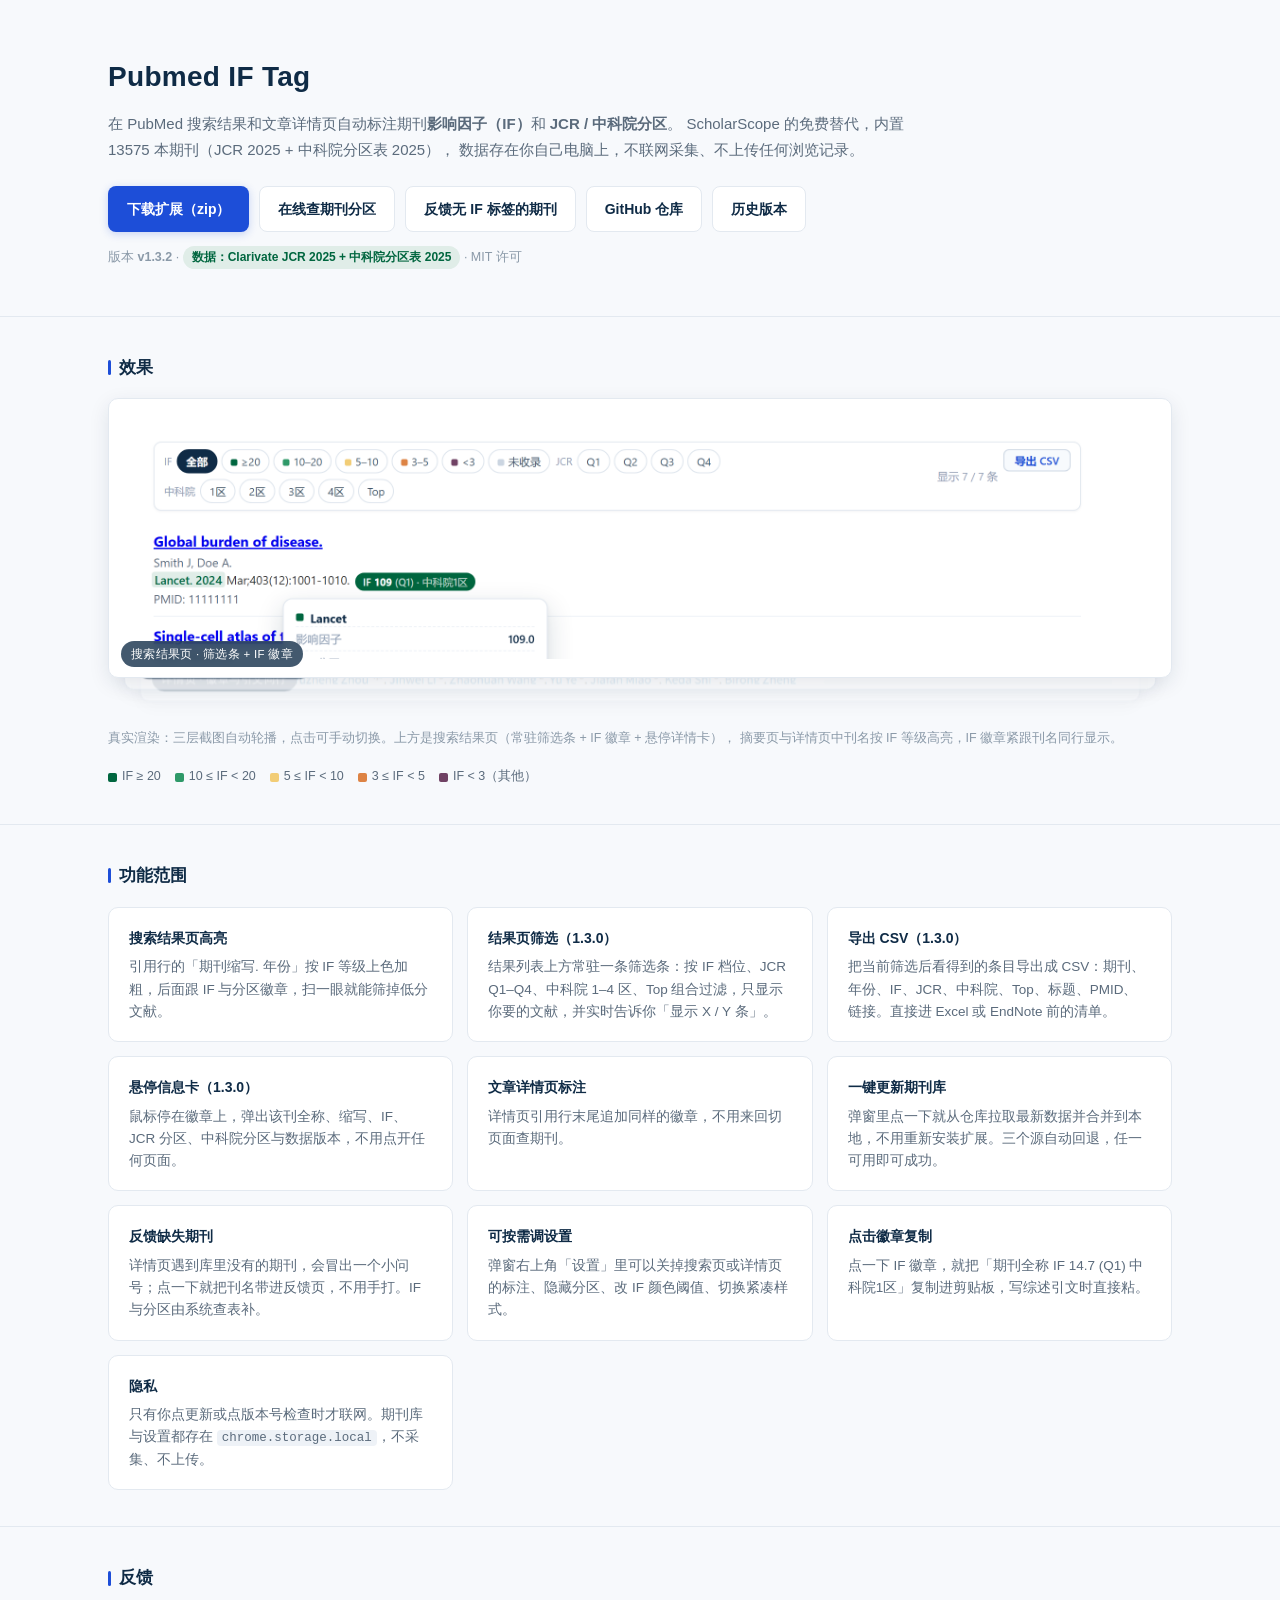
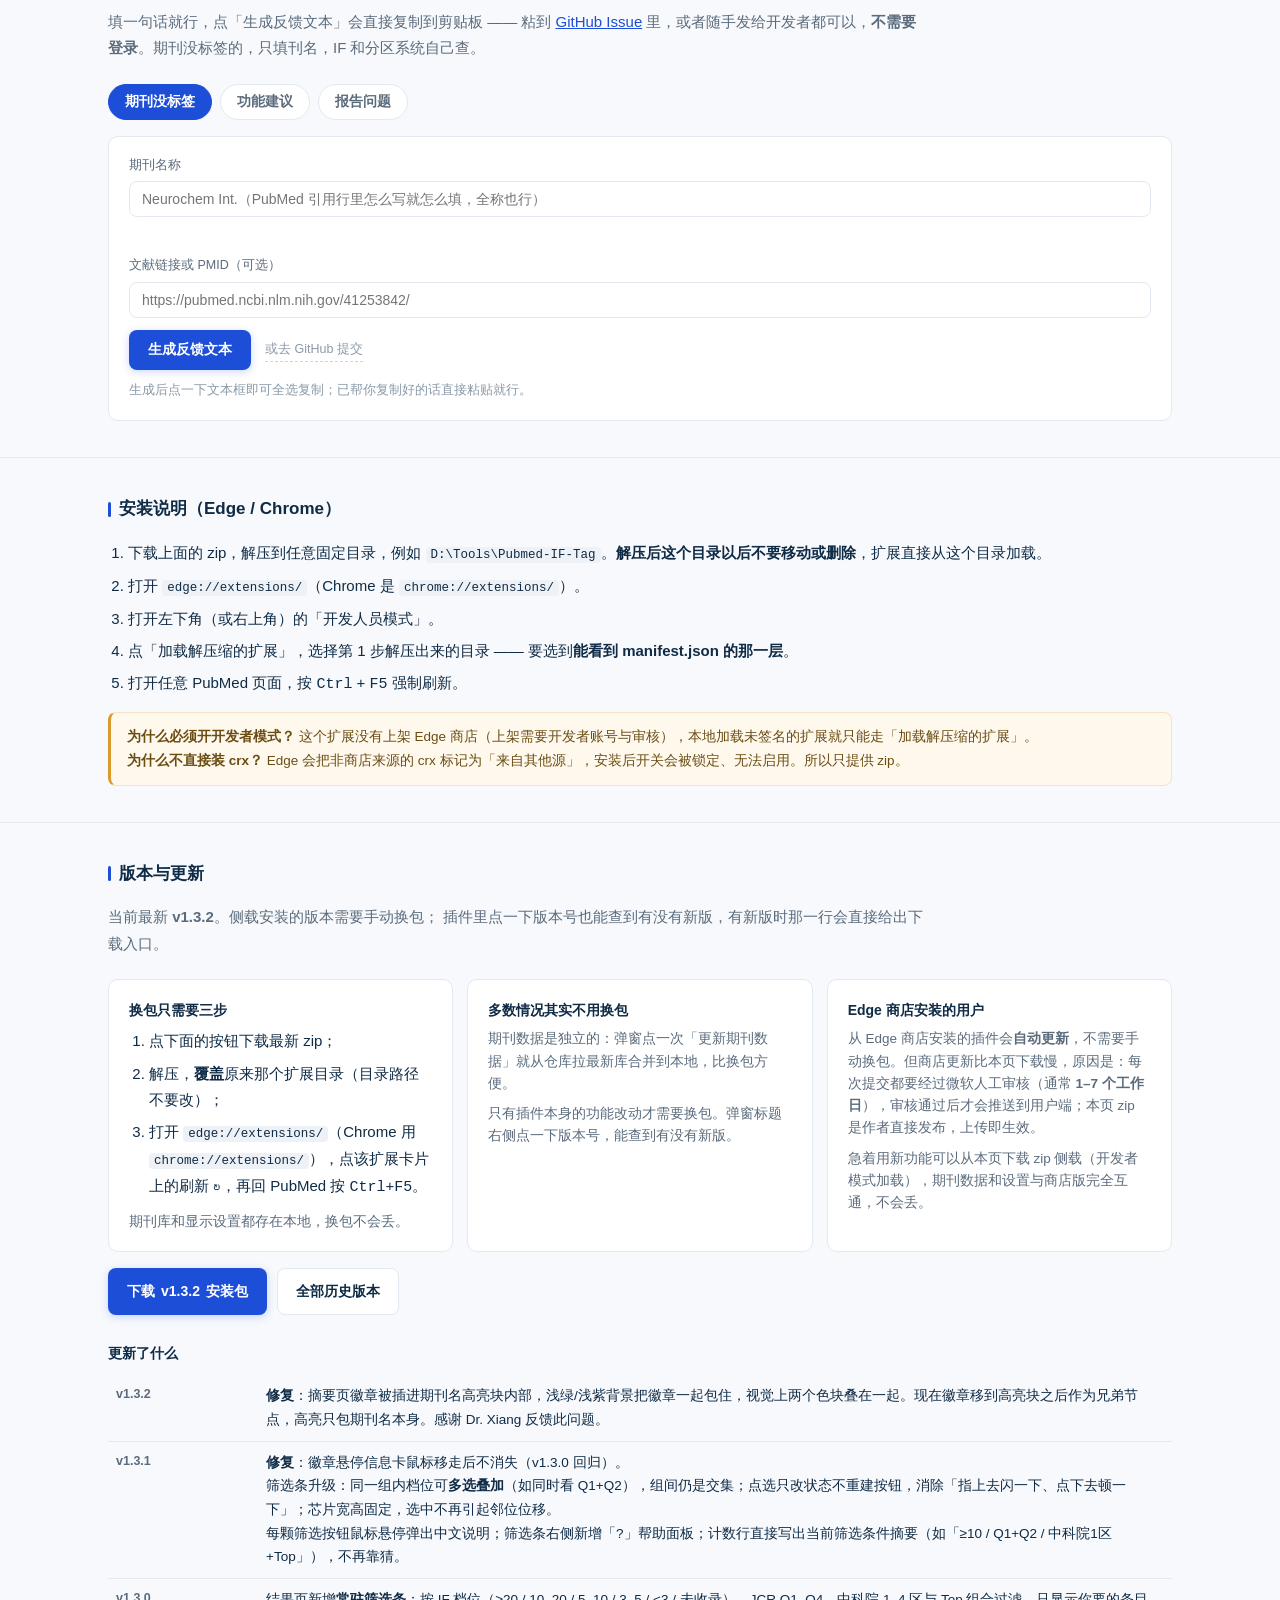
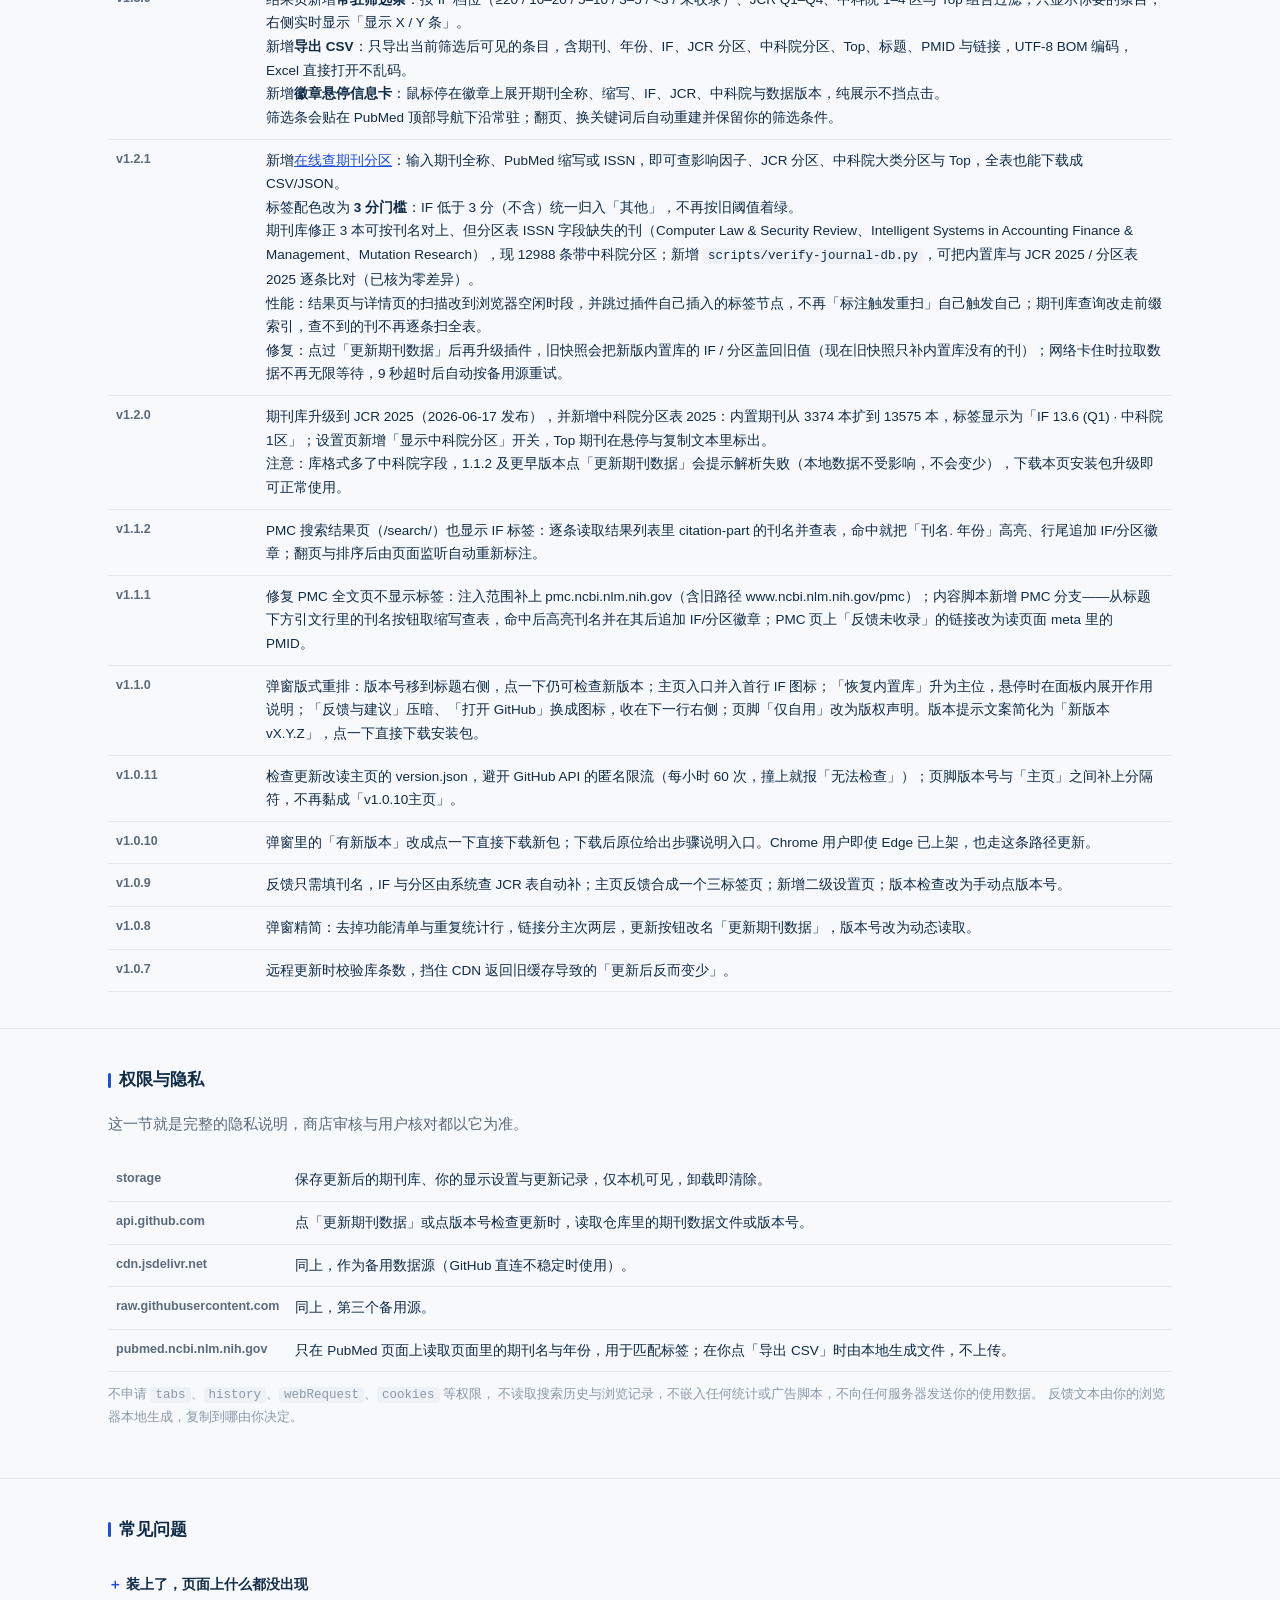
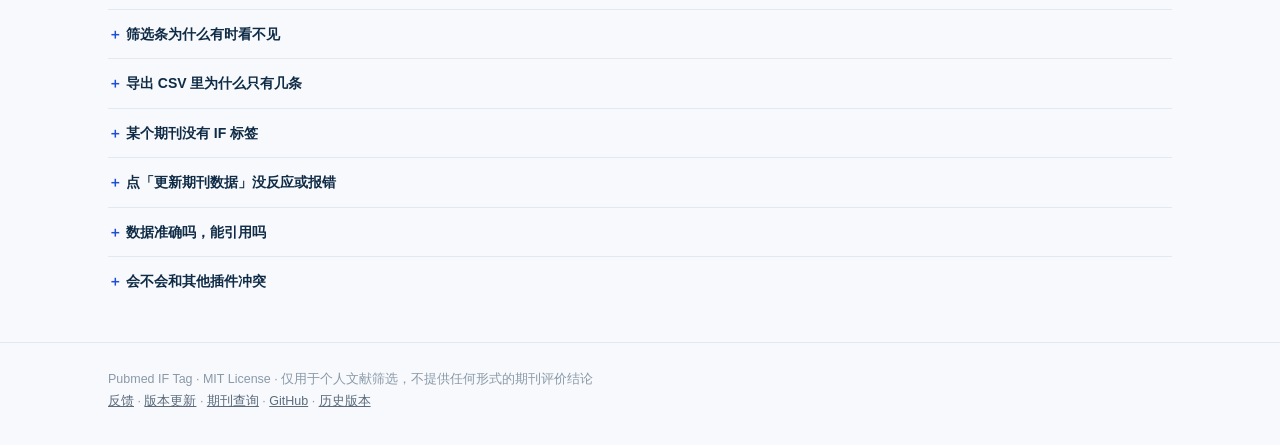
==== site/index.html @ a8fd7231 "效果轮播：下层露出边缘+顶牌上滑揭开切换" ====
<!DOCTYPE html>
<html lang="zh-CN">
<head>
<meta charset="UTF-8">
<meta name="viewport" content="width=device-width, initial-scale=1">
<title>Pubmed IF Tag — PubMed 影响因子与 JCR 分区标注</title>
<meta name="description" content="Pubmed IF Tag 是 ScholarScope 的免费替代：在 PubMed 搜索结果和文章详情页自动标注期刊影响因子（IF）、JCR 分区与中科院分区，内置 13575 本期刊（JCR 2025 + 中科院分区表 2025），支持结果页筛选与 CSV 导出，数据存本地不上传。">
<link rel="canonical" href="https://pubmed-if-tag.pages.dev/">
<link rel="icon" href="./favicon.svg" type="image/svg+xml">
<meta name="theme-color" content="#00663F">

<meta property="og:type" content="website">
<meta property="og:site_name" content="Pubmed IF Tag">
<meta property="og:title" content="Pubmed IF Tag — PubMed 影响因子与 JCR 分区标注">
<meta property="og:description" content="在 PubMed 结果页自动标注 IF、JCR 与中科院分区，支持按分区筛选、一键导出 CSV、悬停查看期刊详情。内置 13575 本期刊，全部本地运行。">
<meta property="og:url" content="https://pubmed-if-tag.pages.dev/">
<meta property="og:image" content="https://pubmed-if-tag.pages.dev/img/effect-search.png">
<meta name="twitter:card" content="summary_large_image">
<meta name="twitter:title" content="Pubmed IF Tag — PubMed 影响因子与 JCR 分区标注">
<meta name="twitter:description" content="PubMed 结果页自动标注 IF、JCR 与中科院分区，支持筛选与 CSV 导出，内置 13575 本期刊，本地运行不上传。">
<meta name="twitter:image" content="https://pubmed-if-tag.pages.dev/img/effect-search.png">

<script type="application/ld+json">
{
  "@context": "https://schema.org",
  "@type": "SoftwareApplication",
  "name": "Pubmed IF Tag",
  "applicationCategory": "BrowserApplication",
  "operatingSystem": "Chrome, Edge",
  "url": "https://pubmed-if-tag.pages.dev/",
  "downloadUrl": "https://pubmed-if-tag.pages.dev/version.json",
  "description": "在 PubMed 搜索结果和文章详情页自动标注期刊影响因子、JCR 分区与中科院分区，支持结果页筛选与 CSV 导出。",
  "offers": { "@type": "Offer", "price": "0", "priceCurrency": "CNY" },
  "license": "https://opensource.org/licenses/MIT",
  "isAccessibleForFree": true
}
</script>

<style>
  :root{
    --ink:#0f2b46; --sub:#5b6b7c; --line:#e3e9f0; --bg:#f7f9fc; --card:#ffffff;
    --brand:#1d4ed8; --brand-soft:#eff4ff;
    --if20:#00663F; --if20bg:#E0EDE8; --if20ink:#00663F; --if20fg:#FFFFFF;
    --if10:#2E9968; --if10bg:#E6F3ED; --if10ink:#278258; --if10fg:#FFFFFF;
    --if5:#F2CD76;  --if5bg:#FDF9EF;  --if5ink:#857141;  --if5fg:#241C14;
    --if3:#DD8344;  --if3bg:#FBF0E9;  --if3ink:#9B5C30;  --if3fg:#241C14;
    --if0:#704264;  --if0bg:#EEE8EC;  --if0ink:#704264;  --if0fg:#FFFFFF;
  }
  *{box-sizing:border-box}
  body{
    margin:0; background:var(--bg); color:var(--ink);
    font-family:-apple-system,BlinkMacSystemFont,"Segoe UI","Microsoft YaHei","PingFang SC",Roboto,sans-serif;
    line-height:1.75; font-size:15px;
  }
  .wrap{max-width:1120px;margin:0 auto;padding:0 28px}
  header{padding:52px 0 34px;border-bottom:1px solid var(--line)}
  h1{font-size:28px;margin:0 0 10px;letter-spacing:.3px}
  .lead{color:var(--sub);font-size:15px;margin:0 0 22px;max-width:820px}
  .btns{display:flex;gap:10px;flex-wrap:wrap}
  .btn{
    display:inline-flex;align-items:center;gap:6px;padding:10px 18px;border-radius:8px;
    font-size:14px;font-weight:600;text-decoration:none;transition:.15s;border:1px solid transparent;
    font-family:inherit;cursor:pointer;
  }
  .btn-primary{background:var(--brand);color:#fff;box-shadow:0 2px 8px rgba(29,78,216,.22)}
  .btn-primary:hover{background:#1740b8}
  .btn-ghost{background:#fff;color:var(--ink);border:1px solid var(--line)}
  .btn-ghost:hover{border-color:#b9c6d6}
  .meta{margin-top:14px;font-size:12.5px;color:#8a99a8}
  .pill{
    display:inline-block;padding:1px 9px;border-radius:999px;
    background:#E0EDE8;color:var(--if20ink);font-size:12px;font-weight:600;
  }
  section{padding:36px 0;border-bottom:1px solid var(--line);scroll-margin-top:24px}
  h2{font-size:17px;margin:0 0 16px;display:flex;align-items:center;gap:8px}
  h2::before{content:"";width:3px;height:15px;background:var(--brand);border-radius:2px}
  .grid{display:grid;grid-template-columns:repeat(auto-fit,minmax(300px,1fr));gap:14px}
  .card{background:var(--card);border:1px solid var(--line);border-radius:10px;padding:18px 20px}
  .card h3{font-size:14px;margin:0 0 6px;font-weight:600}
  .card p{margin:0;font-size:13.5px;color:var(--sub);line-height:1.65}
  .demo-line{margin:10px 0;white-space:nowrap}
  .hl{padding:1px 4px;border-radius:3px;font-weight:700}
  .badge{display:inline-block;padding:1px 7px;border-radius:999px;font-size:11.5px;font-weight:700;margin-left:6px;vertical-align:1px}
  .badge.lv20{color:var(--if20fg);background:var(--if20)}
  .badge.lv10{color:var(--if10fg);background:var(--if10)}
  .badge.lv5{color:var(--if5fg);background:var(--if5)}
  .badge.lv3{color:var(--if3fg);background:var(--if3)}
  .badge.lv0{color:var(--if0fg);background:var(--if0)}
  .lv20{color:var(--if20ink);background:var(--if20bg)}
  .lv10{color:var(--if10ink);background:var(--if10bg)}
  .lv5{color:var(--if5ink);background:var(--if5bg)}
  .lv3{color:var(--if3ink);background:var(--if3bg)}
  .lv0{color:var(--if0ink);background:var(--if0bg)}
  .legend{display:flex;gap:14px;flex-wrap:wrap;margin-top:16px;font-size:12.5px;color:var(--sub)}
  .legend span{display:inline-flex;align-items:center;gap:5px}
  .dot{width:9px;height:9px;border-radius:2px;display:inline-block}
  /* 效果截图 —— 三层堆叠，下层露出边缘，自动翻页 */
  .deck{position:relative;width:100%;margin:0 0 30px;height:300px;cursor:pointer}
  .deck .card{
    position:absolute;left:0;right:0;top:0;background:#fff;border:1px solid var(--line);border-radius:10px;overflow:hidden;
    box-shadow:0 6px 20px rgba(15,43,70,.10);
    transition:transform .6s cubic-bezier(.22,.9,.3,1), opacity .6s;
    height:280px;
  }
  .deck .card img{display:block;width:100%;height:100%;object-fit:cover;object-position:top left}
  /* 静态堆叠：三张都往下偏移，形成层叠感 */
  .deck .card:nth-child(1){transform:translateY(0);z-index:3;opacity:1}
  .deck .card:nth-child(2){transform:translateY(16px) scale(.97);z-index:2;opacity:.6}
  .deck .card:nth-child(3){transform:translateY(32px) scale(.94);z-index:1;opacity:.3}
  /* 翻页动画：当前顶牌向上滑出，露出下面那张 */
  .deck.advancing .card:nth-child(1){transform:translateY(-100%) scale(.97);opacity:0}
  .deck .tag{
    position:absolute;left:12px;bottom:10px;background:rgba(15,43,70,.78);color:#fff;font-size:11.5px;
    padding:3px 10px;border-radius:20px;letter-spacing:.3px;backdrop-filter:blur(4px);
  }
  @media(max-width:640px){.deck{height:200px}.deck .card{height:185px}}
  .figcap{font-size:12.5px;color:#8a99a8;margin:10px 0 0}
  ol,ul{margin:0;padding-left:20px}
  li{margin:6px 0}
  code{background:#eef2f7;padding:1px 5px;border-radius:4px;font-size:12.5px;font-family:ui-monospace,Consolas,monospace}
  .warn{background:#fff9ed;border:1px solid #f5e3c2;border-left:3px solid #d99a2b;border-radius:8px;padding:12px 16px;font-size:13.5px;color:#6b4d14;margin-top:14px}
  table{width:100%;border-collapse:collapse;font-size:13.5px}
  th,td{text-align:left;padding:9px 8px;border-bottom:1px solid var(--line);vertical-align:top}
  th{color:var(--sub);font-weight:600;font-size:12.5px;width:150px}
  details{border-bottom:1px solid var(--line);padding:12px 0}
  details:last-child{border-bottom:none}
  summary{cursor:pointer;font-size:14px;font-weight:600;list-style:none}
  summary::-webkit-details-marker{display:none}
  summary::before{content:"＋ ";color:var(--brand);font-weight:700}
  details[open] summary::before{content:"－ "}
  details p{margin:8px 0 0;color:var(--sub);font-size:13.5px}
  footer{padding:26px 0 40px;font-size:12.5px;color:#8a99a8}
  footer a{color:var(--sub)}
  a{color:var(--brand)}
  /* 反馈区 */
  .tabs{display:flex;gap:8px;flex-wrap:wrap;margin-bottom:16px}
  .tab{
    font-family:inherit;font-size:13.5px;font-weight:600;cursor:pointer;
    padding:8px 16px;border-radius:999px;border:1px solid var(--line);
    background:#fff;color:var(--sub);transition:.15s;
  }
  .tab:hover{border-color:#b9c6d6;color:var(--ink)}
  .tab.active{background:var(--brand);border-color:var(--brand);color:#fff}
  .panel{display:none;background:var(--card);border:1px solid var(--line);border-radius:10px;padding:18px 20px}
  .panel.active{display:block}
  .panel label{display:block;font-size:12.5px;color:var(--sub);margin:0 0 5px}
  .panel input,.panel textarea{
    width:100%;font-family:inherit;font-size:14px;color:var(--ink);
    border:1px solid var(--line);border-radius:8px;padding:9px 12px;margin-bottom:12px;
    background:#fff;
  }
  .panel input:focus,.panel textarea:focus{outline:none;border-color:var(--brand);box-shadow:0 0 0 3px var(--brand-soft)}
  .panel textarea{resize:vertical;line-height:1.6}
  .panel .hint{font-size:12.5px;color:#8a99a8;margin:10px 0 0}
  .panel .row2{display:grid;grid-template-columns:1fr 1fr;gap:12px}
  .actions{display:flex;align-items:center;gap:14px;flex-wrap:wrap}
  .minor{font-size:12.5px;color:#8a99a8;text-decoration:none;border-bottom:1px dashed #cbd5e1}
  .minor:hover{color:var(--brand);border-color:var(--brand)}
  .out{
    background:#f7f9fc;border:1px dashed #cfd9e5;border-radius:8px;
    font-family:ui-monospace,Consolas,monospace;font-size:12.5px;color:#41556b;
    margin-top:12px;display:none;
  }
  .out.show{display:block}
  .lookup{margin:-4px 0 12px;font-size:12.5px;min-height:18px}
  .lookup.ok{color:#278258}
  .lookup.no{color:#9B5C30}
  .lookup.wait{color:#8a99a8}
  .toast{
    position:fixed;left:50%;bottom:32px;transform:translateX(-50%) translateY(12px);
    background:#0f2b46;color:#fff;font-size:13px;padding:9px 18px;border-radius:999px;
    opacity:0;transition:.18s;pointer-events:none;z-index:99;
  }
  .toast.show{opacity:1;transform:translateX(-50%) translateY(0)}

  /* 窄屏：单列按钮、表格改块状 */
  @media (max-width:760px){
    .wrap{padding:0 16px}
    header{padding:30px 0 24px}
    h1{font-size:22px}
    .lead{font-size:14px}
    .btns .btn{flex:1 1 100%;justify-content:center}
    section{padding:26px 0}
    h2{font-size:16px}
    .grid{grid-template-columns:1fr}
    .panel .row2{grid-template-columns:1fr}
    table th{width:auto;display:block;border-bottom:none;padding-bottom:0}
    table td{display:block;padding-top:2px;padding-bottom:12px}
    .legend{gap:10px}
    .actions .btn{flex:1 1 100%;justify-content:center}
  }
</style>
</head>
<body>

<header>
  <div class="wrap">
    <h1>Pubmed IF Tag</h1>
    <p class="lead">
      在 PubMed 搜索结果和文章详情页自动标注期刊<b>影响因子（IF）</b>和 <b>JCR / 中科院分区</b>。
      ScholarScope 的免费替代，内置 13575 本期刊（JCR 2025 + 中科院分区表 2025），
      数据存在你自己电脑上，不联网采集、不上传任何浏览记录。
    </p>
    <div class="btns">
      <a class="btn btn-primary" data-dl data-dl-static href="./download/Pubmed-IF-Tag-v1.3.2.zip">下载扩展（zip）</a>
      <a class="btn btn-ghost" href="./search.html">在线查期刊分区</a>
      <a class="btn btn-ghost" href="#feedback">反馈无 IF 标签的期刊</a>
      <a class="btn btn-ghost" href="https://github.com/lovest117/pubmed-if-tag">GitHub 仓库</a>
      <a class="btn btn-ghost" href="https://github.com/lovest117/pubmed-if-tag/releases">历史版本</a>
    </div>
    <p class="meta">
      版本 <b data-ver data-ver-static>v1.3.2</b> ·
      <span class="pill" title="两套指标均为当前最新年度版本，每年更新一次">数据：Clarivate JCR 2025 + 中科院分区表 2025</span>
      · MIT 许可
    </p>
  </div>
</header>

<section>
  <div class="wrap">
    <h2>效果</h2>
    <div class="deck" id="deck">
      <div class="card"><img src="./img/effect-search.png" alt="PubMed 搜索结果页：筛选条与 IF 徽章" loading="eager"><span class="tag">搜索结果页 · 筛选条 + IF 徽章</span></div>
      <div class="card"><img src="./img/effect-abstract.png" alt="PubMed 摘要页：刊名高亮 + IF 徽章行内显示" loading="lazy"><span class="tag">摘要页 · 刊名高亮 + 行内徽章</span></div>
      <div class="card"><img src="./img/effect-detail.png" alt="文章详情页：Nat Commun 行内徽章" loading="lazy"><span class="tag">详情页 · 徽章与引文同行</span></div>
    </div>
    <p class="figcap">
      真实渲染：三层截图自动轮播，点击可手动切换。上方是搜索结果页（常驻筛选条 + IF 徽章 + 悬停详情卡），
      摘要页与详情页中刊名按 IF 等级高亮，IF 徽章紧跟刊名同行显示。
    </p>
    <div class="legend">
      <span><i class="dot" style="background:#00663F"></i>IF ≥ 20</span>
      <span><i class="dot" style="background:#2E9968"></i>10 ≤ IF &lt; 20</span>
      <span><i class="dot" style="background:#F2CD76"></i>5 ≤ IF &lt; 10</span>
      <span><i class="dot" style="background:#DD8344"></i>3 ≤ IF &lt; 5</span>
      <span><i class="dot" style="background:#704264"></i>IF &lt; 3（其他）</span>
    </div>
  </div>
</section>

<section>
  <div class="wrap">
    <h2>功能范围</h2>
    <div class="grid">
      <div class="card">
        <h3>搜索结果页高亮</h3>
        <p>引用行的「期刊缩写. 年份」按 IF 等级上色加粗，后面跟 IF 与分区徽章，扫一眼就能筛掉低分文献。</p>
      </div>
      <div class="card">
        <h3>结果页筛选（1.3.0）</h3>
        <p>结果列表上方常驻一条筛选条：按 IF 档位、JCR Q1–Q4、中科院 1–4 区、Top 组合过滤，只显示你要的文献，并实时告诉你「显示 X / Y 条」。</p>
      </div>
      <div class="card">
        <h3>导出 CSV（1.3.0）</h3>
        <p>把当前筛选后看得到的条目导出成 CSV：期刊、年份、IF、JCR、中科院、Top、标题、PMID、链接。直接进 Excel 或 EndNote 前的清单。</p>
      </div>
      <div class="card">
        <h3>悬停信息卡（1.3.0）</h3>
        <p>鼠标停在徽章上，弹出该刊全称、缩写、IF、JCR 分区、中科院分区与数据版本，不用点开任何页面。</p>
      </div>
      <div class="card">
        <h3>文章详情页标注</h3>
        <p>详情页引用行末尾追加同样的徽章，不用来回切页面查期刊。</p>
      </div>
      <div class="card">
        <h3>一键更新期刊库</h3>
        <p>弹窗里点一下就从仓库拉取最新数据并合并到本地，不用重新安装扩展。三个源自动回退，任一可用即可成功。</p>
      </div>
      <div class="card">
        <h3>反馈缺失期刊</h3>
        <p>详情页遇到库里没有的期刊，会冒出一个小问号；点一下就把刊名带进反馈页，不用手打。IF 与分区由系统查表补。</p>
      </div>
      <div class="card">
        <h3>可按需调设置</h3>
        <p>弹窗右上角「设置」里可以关掉搜索页或详情页的标注、隐藏分区、改 IF 颜色阈值、切换紧凑样式。</p>
      </div>
      <div class="card">
        <h3>点击徽章复制</h3>
        <p>点一下 IF 徽章，就把「期刊全称 IF 14.7 (Q1) 中科院1区」复制进剪贴板，写综述引文时直接粘。</p>
      </div>
      <div class="card">
        <h3>隐私</h3>
        <p>只有你点更新或点版本号检查时才联网。期刊库与设置都存在 <code>chrome.storage.local</code>，不采集、不上传。</p>
      </div>
    </div>
  </div>
</section>

<section id="feedback">
  <div class="wrap">
    <h2>反馈</h2>
    <p class="lead">
      填一句话就行，点「生成反馈文本」会直接复制到剪贴板 —— 粘到
      <a href="https://github.com/lovest117/pubmed-if-tag/issues/new/choose">GitHub Issue</a>
      里，或者随手发给开发者都可以，<b>不需要登录</b>。期刊没标签的，只填刊名，IF 和分区系统自己查。
    </p>

    <div class="tabs">
      <button class="tab active" data-tab="journal">期刊没标签</button>
      <button class="tab" data-tab="idea">功能建议</button>
      <button class="tab" data-tab="bug">报告问题</button>
    </div>

    <div class="panel active" id="panel-journal">
      <label for="journalName">期刊名称</label>
      <input id="journalName" placeholder="Neurochem Int.（PubMed 引用行里怎么写就怎么填，全称也行）" autocomplete="off">
      <div id="journalLookup" class="lookup"></div>
      <label for="journalLink">文献链接或 PMID（可选）</label>
      <input id="journalLink" placeholder="https://pubmed.ncbi.nlm.nih.gov/41253842/" autocomplete="off">
      <div class="actions">
        <button class="btn btn-primary" id="genJournal">生成反馈文本</button>
        <a class="minor" id="issueJournal" href="https://github.com/lovest117/pubmed-if-tag/issues/new/choose" target="_blank" rel="noopener">或去 GitHub 提交</a>
      </div>
      <textarea id="outJournal" class="out" rows="8" readonly></textarea>
      <p class="hint">生成后点一下文本框即可全选复制；已帮你复制好的话直接粘贴就行。</p>
    </div>

    <div class="panel" id="panel-idea">
      <label for="ideaText">你的想法</label>
      <textarea id="ideaText" rows="4" placeholder="希望标签里带五年影响因子，或者能按中科院分区一键排除"></textarea>
      <div class="actions">
        <button class="btn btn-primary" id="genIdea">生成反馈文本</button>
        <a class="minor" id="issueIdea" href="https://github.com/lovest117/pubmed-if-tag/issues/new/choose" target="_blank" rel="noopener">或去 GitHub 提交</a>
      </div>
      <textarea id="outIdea" class="out" rows="7" readonly></textarea>
    </div>

    <div class="panel" id="panel-bug">
      <label for="bugText">发生了什么</label>
      <textarea id="bugText" rows="4" placeholder="Neuron. 2023 后面没有 IF 标签，刷新几次也一样"></textarea>
      <div class="row2">
        <div>
          <label for="bugPage">页面链接（可选）</label>
          <input id="bugPage" placeholder="https://pubmed.ncbi.nlm.nih.gov/37167965/" autocomplete="off">
        </div>
        <div>
          <label for="bugVer">插件版本（可选）</label>
          <input id="bugVer" placeholder="v1.3.2" autocomplete="off">
        </div>
      </div>
      <div class="actions">
        <button class="btn btn-primary" id="genBug">生成反馈文本</button>
        <a class="minor" id="issueBug" href="https://github.com/lovest117/pubmed-if-tag/issues/new/choose" target="_blank" rel="noopener">或去 GitHub 提交</a>
      </div>
      <textarea id="outBug" class="out" rows="8" readonly></textarea>
      <p class="hint">截图没法通过网页代为上传；走到 GitHub 那一步时可以直接把截图拖进输入框。</p>
    </div>
  </div>
</section>

<section>
  <div class="wrap">
    <h2>安装说明（Edge / Chrome）</h2>
    <ol>
      <li>下载上面的 zip，解压到任意固定目录，例如 <code>D:\Tools\Pubmed-IF-Tag</code>。<b>解压后这个目录以后不要移动或删除</b>，扩展直接从这个目录加载。</li>
      <li>打开 <code>edge://extensions/</code>（Chrome 是 <code>chrome://extensions/</code>）。</li>
      <li>打开左下角（或右上角）的「开发人员模式」。</li>
      <li>点「加载解压缩的扩展」，选择第 1 步解压出来的目录 —— 要选到<b>能看到 manifest.json 的那一层</b>。</li>
      <li>打开任意 PubMed 页面，按 <kbd>Ctrl</kbd> + <kbd>F5</kbd> 强制刷新。</li>
    </ol>
    <div class="warn">
      <b>为什么必须开开发者模式？</b> 这个扩展没有上架 Edge 商店（上架需要开发者账号与审核），本地加载未签名的扩展就只能走「加载解压缩的扩展」。<br>
      <b>为什么不直接装 crx？</b> Edge 会把非商店来源的 crx 标记为「来自其他源」，安装后开关会被锁定、无法启用。所以只提供 zip。
    </div>
  </div>
</section>

<section id="update">
  <div class="wrap">
    <h2>版本与更新</h2>
    <p class="lead">
      当前最新 <b data-ver data-ver-static>v1.3.2</b>。侧载安装的版本需要手动换包；
      插件里点一下版本号也能查到有没有新版，有新版时那一行会直接给出下载入口。
    </p>
    <div class="grid">
      <div class="card">
        <h3>换包只需要三步</h3>
        <ol>
          <li>点下面的按钮下载最新 zip；</li>
          <li>解压，<b>覆盖</b>原来那个扩展目录（目录路径不要改）；</li>
          <li>打开 <code>edge://extensions/</code>（Chrome 用 <code>chrome://extensions/</code>），点该扩展卡片上的刷新 ↻，再回 PubMed 按 <kbd>Ctrl</kbd>+<kbd>F5</kbd>。</li>
        </ol>
        <p class="meta" style="margin-top:10px">期刊库和显示设置都存在本地，换包不会丢。</p>
      </div>
      <div class="card">
        <h3>多数情况其实不用换包</h3>
        <p>期刊数据是独立的：弹窗点一次「更新期刊数据」就从仓库拉最新库合并到本地，比换包方便。</p>
        <p style="margin-top:8px">只有插件本身的功能改动才需要换包。弹窗标题右侧点一下版本号，能查到有没有新版。</p>
      </div>
      <div class="card">
        <h3>Edge 商店安装的用户</h3>
        <p>从 Edge 商店安装的插件会<b>自动更新</b>，不需要手动换包。但商店更新比本页下载慢，原因是：每次提交都要经过微软人工审核（通常 <b>1–7 个工作日</b>），审核通过后才会推送到用户端；本页 zip 是作者直接发布，上传即生效。</p>
        <p style="margin-top:8px">急着用新功能可以从本页下载 zip 侧载（开发者模式加载），期刊数据和设置与商店版完全互通，不会丢。</p>
      </div>
    </div>
    <div class="btns" style="margin-top:16px">
      <a class="btn btn-primary" data-dl data-dl-static href="./download/Pubmed-IF-Tag-v1.3.2.zip">下载 <span data-ver-static>v1.3.2</span> 安装包</a>
      <a class="btn btn-ghost" href="https://github.com/lovest117/pubmed-if-tag/releases">全部历史版本</a>
    </div>

    <h3 style="font-size:14px;font-weight:600;margin:26px 0 10px">更新了什么</h3>
    <table>
      <tr><th>v1.3.2</th><td><b>修复</b>：摘要页徽章被插进期刊名高亮块内部，浅绿/浅紫背景把徽章一起包住，视觉上两个色块叠在一起。现在徽章移到高亮块之后作为兄弟节点，高亮只包期刊名本身。感谢 Dr. Xiang 反馈此问题。</td></tr>
      <tr><th>v1.3.1</th><td><b>修复</b>：徽章悬停信息卡鼠标移走后不消失（v1.3.0 回归）。<br>筛选条升级：同一组内档位可<b>多选叠加</b>（如同时看 Q1+Q2），组间仍是交集；点选只改状态不重建按钮，消除「指上去闪一下、点下去顿一下」；芯片宽高固定，选中不再引起邻位位移。<br>每颗筛选按钮鼠标悬停弹出中文说明；筛选条右侧新增「?」帮助面板；计数行直接写出当前筛选条件摘要（如「≥10 / Q1+Q2 / 中科院1区+Top」），不再靠猜。</td></tr>
      <tr><th>v1.3.0</th><td>结果页新增<b>常驻筛选条</b>：按 IF 档位（≥20 / 10–20 / 5–10 / 3–5 / &lt;3 / 未收录）、JCR Q1–Q4、中科院 1–4 区与 Top 组合过滤，只显示你要的条目，右侧实时显示「显示 X / Y 条」。<br>新增<b>导出 CSV</b>：只导出当前筛选后可见的条目，含期刊、年份、IF、JCR 分区、中科院分区、Top、标题、PMID 与链接，UTF-8 BOM 编码，Excel 直接打开不乱码。<br>新增<b>徽章悬停信息卡</b>：鼠标停在徽章上展开期刊全称、缩写、IF、JCR、中科院与数据版本，纯展示不挡点击。<br>筛选条会贴在 PubMed 顶部导航下沿常驻；翻页、换关键词后自动重建并保留你的筛选条件。</td></tr>
      <tr><th>v1.2.1</th><td>新增<a href="./search.html">在线查期刊分区</a>：输入期刊全称、PubMed 缩写或 ISSN，即可查影响因子、JCR 分区、中科院大类分区与 Top，全表也能下载成 CSV/JSON。<br>标签配色改为 <b>3 分门槛</b>：IF 低于 3 分（不含）统一归入「其他」，不再按旧阈值着绿。<br>期刊库修正 3 本可按刊名对上、但分区表 ISSN 字段缺失的刊（Computer Law &amp; Security Review、Intelligent Systems in Accounting Finance &amp; Management、Mutation Research），现 12988 条带中科院分区；新增 <code>scripts/verify-journal-db.py</code>，可把内置库与 JCR 2025 / 分区表 2025 逐条比对（已核为零差异）。<br>性能：结果页与详情页的扫描改到浏览器空闲时段，并跳过插件自己插入的标签节点，不再「标注触发重扫」自己触发自己；期刊库查询改走前缀索引，查不到的刊不再逐条扫全表。<br>修复：点过「更新期刊数据」后再升级插件，旧快照会把新版内置库的 IF / 分区盖回旧值（现在旧快照只补内置库没有的刊）；网络卡住时拉取数据不再无限等待，9 秒超时后自动按备用源重试。</td></tr>
      <tr><th>v1.2.0</th><td>期刊库升级到 JCR 2025（2026-06-17 发布），并新增中科院分区表 2025：内置期刊从 3374 本扩到 13575 本，标签显示为「IF 13.6 (Q1) · 中科院1区」；设置页新增「显示中科院分区」开关，Top 期刊在悬停与复制文本里标出。<br>注意：库格式多了中科院字段，1.1.2 及更早版本点「更新期刊数据」会提示解析失败（本地数据不受影响，不会变少），下载本页安装包升级即可正常使用。</td></tr>
      <tr><th>v1.1.2</th><td>PMC 搜索结果页（/search/）也显示 IF 标签：逐条读取结果列表里 citation-part 的刊名并查表，命中就把「刊名. 年份」高亮、行尾追加 IF/分区徽章；翻页与排序后由页面监听自动重新标注。</td></tr>
      <tr><th>v1.1.1</th><td>修复 PMC 全文页不显示标签：注入范围补上 pmc.ncbi.nlm.nih.gov（含旧路径 www.ncbi.nlm.nih.gov/pmc）；内容脚本新增 PMC 分支——从标题下方引文行里的刊名按钮取缩写查表，命中后高亮刊名并在其后追加 IF/分区徽章；PMC 页上「反馈未收录」的链接改为读页面 meta 里的 PMID。</td></tr>
      <tr><th>v1.1.0</th><td>弹窗版式重排：版本号移到标题右侧，点一下仍可检查新版本；主页入口并入首行 IF 图标；「恢复内置库」升为主位，悬停时在面板内展开作用说明；「反馈与建议」压暗、「打开 GitHub」换成图标，收在下一行右侧；页脚「仅自用」改为版权声明。版本提示文案简化为「新版本 vX.Y.Z」，点一下直接下载安装包。</td></tr>
      <tr><th>v1.0.11</th><td>检查更新改读主页的 version.json，避开 GitHub API 的匿名限流（每小时 60 次，撞上就报「无法检查」）；页脚版本号与「主页」之间补上分隔符，不再黏成「v1.0.10主页」。</td></tr>
      <tr><th>v1.0.10</th><td>弹窗里的「有新版本」改成点一下直接下载新包；下载后原位给出步骤说明入口。Chrome 用户即使 Edge 已上架，也走这条路径更新。</td></tr>
      <tr><th>v1.0.9</th><td>反馈只需填刊名，IF 与分区由系统查 JCR 表自动补；主页反馈合成一个三标签页；新增二级设置页；版本检查改为手动点版本号。</td></tr>
      <tr><th>v1.0.8</th><td>弹窗精简：去掉功能清单与重复统计行，链接分主次两层，更新按钮改名「更新期刊数据」，版本号改为动态读取。</td></tr>
      <tr><th>v1.0.7</th><td>远程更新时校验库条数，挡住 CDN 返回旧缓存导致的「更新后反而变少」。</td></tr>
    </table>
  </div>
</section>

<section id="privacy">
  <div class="wrap">
    <h2>权限与隐私</h2>
    <p class="lead">这一节就是完整的隐私说明，商店审核与用户核对都以它为准。</p>
    <table>
      <tr><th>storage</th><td>保存更新后的期刊库、你的显示设置与更新记录，仅本机可见，卸载即清除。</td></tr>
      <tr><th>api.github.com</th><td>点「更新期刊数据」或点版本号检查更新时，读取仓库里的期刊数据文件或版本号。</td></tr>
      <tr><th>cdn.jsdelivr.net</th><td>同上，作为备用数据源（GitHub 直连不稳定时使用）。</td></tr>
      <tr><th>raw.githubusercontent.com</th><td>同上，第三个备用源。</td></tr>
      <tr><th>pubmed.ncbi.nlm.nih.gov</th><td>只在 PubMed 页面上读取页面里的期刊名与年份，用于匹配标签；在你点「导出 CSV」时由本地生成文件，不上传。</td></tr>
    </table>
    <p class="meta" style="margin-top:12px">
      不申请 <code>tabs</code>、<code>history</code>、<code>webRequest</code>、<code>cookies</code> 等权限，
      不读取搜索历史与浏览记录，不嵌入任何统计或广告脚本，不向任何服务器发送你的使用数据。
      反馈文本由你的浏览器本地生成，复制到哪由你决定。
    </p>
  </div>
</section>

<section>
  <div class="wrap">
    <h2>常见问题</h2>
    <details>
      <summary>装上了，页面上什么都没出现</summary>
      <p>先确认「加载解压缩的扩展」选中的目录里有 manifest.json，且扩展开关是开启状态。然后回到 PubMed 按 Ctrl+F5。如果之前加载过旧目录，那个目录被移动或删除后扩展会失效，需要删掉旧条目、重新加载当前目录。</p>
    </details>
    <details>
      <summary>筛选条为什么有时看不见</summary>
      <p>筛选条只出现在搜索结果页（有结果列表时），文章详情页和 PMC 页面不显示。往下滚动时它会贴在 PubMed 顶部导航的下沿常驻；如果结果被筛到 0 条，筛选条仍然在，点「全部」即可还原。</p>
    </details>
    <details>
      <summary>导出 CSV 里为什么只有几条</summary>
      <p>导出的范围是<b>当前筛选后可见的条目</b>，这是刻意设计的：先把不想要的筛掉，再导出就是干净的清单。想要全部就点「全部」再导出。</p>
    </details>
    <details>
      <summary>某个期刊没有 IF 标签</summary>
      <p>说明库里还没收录，或者 PubMed 显示的缩写与库里写法不一致。在上面反馈区只填刊名就行 —— IF 和分区由系统从内置库自动查，补录后你在弹窗点一次「更新期刊数据」就能拿到。</p>
    </details>
    <details>
      <summary>点「更新期刊数据」没反应或报错</summary>
      <p>更新需要访问 GitHub。如果网络受限，可以改用「打开 GitHub（手动更新）」到仓库页面自行查看 <code>data/journal-if.js</code>，或在本页重新下载最新 zip 覆盖解压目录，再到扩展页点刷新。任何情况下都不会影响已有标签显示。</p>
    </details>
    <details>
      <summary>数据准确吗，能引用吗</summary>
      <p>内置数据来自 Clarivate JCR 2025（2026 年 6 月发布）与中国科学院文献情报中心《期刊分区表》2025 版。两套指标每年更新，正式投稿、评职称等场合请以官方数据为准，本扩展只用于快速筛选文献。</p>
    </details>
    <details>
      <summary>会不会和其他插件冲突</summary>
      <p>只操作 PubMed 页面里引用行的文本与徽章，不改动 PubMed 自身结构，一般可与 ScholarScope 等共存，但不建议同时开两个同类插件，以免重复标注。</p>
    </details>
  </div>
</section>

<footer>
  <div class="wrap">
    Pubmed IF Tag · MIT License · 仅用于个人文献筛选，不提供任何形式的期刊评价结论<br>
    <a href="#feedback">反馈</a> ·
    <a href="#update">版本更新</a> ·
    <a href="./search.html">期刊查询</a> ·
    <a href="https://github.com/lovest117/pubmed-if-tag">GitHub</a> ·
    <a href="https://github.com/lovest117/pubmed-if-tag/releases">历史版本</a>
  </div>
</footer>

<div class="toast" id="toast"></div>

<script>
(function () {
  'use strict';

  var REPO = 'lovest117/pubmed-if-tag';
  var FALLBACK_VER = 'v1.3.2';

  /* ---------- 版本号：以 version.json 为准，静态值只是兜底 ---------- */
  function applyVersion(v) {
    if (!v) return;
    var tag = /^v/.test(v.version) ? v.version : ('v' + v.version);
    document.querySelectorAll('[data-ver]').forEach(function (el) { el.textContent = tag; });
    if (v.zip) {
      document.querySelectorAll('[data-dl]').forEach(function (a) {
        a.setAttribute('href', './download/' + v.zip);
      });
    }
    var bugVer = document.getElementById('bugVer');
    if (bugVer) bugVer.placeholder = tag;
  }

  fetch('./version.json', { cache: 'no-store' })
    .then(function (r) { return r.json(); })
    .then(applyVersion)
    .catch(function () { /* 保留静态兜底 */ });

  /* ---------- tab 切换 ---------- */
  var tabs = [].slice.call(document.querySelectorAll('.tab'));
  var panels = [].slice.call(document.querySelectorAll('.panel'));

  function select(name) {
    tabs.forEach(function (t) { t.classList.toggle('active', t.dataset.tab === name); });
    panels.forEach(function (p) { p.classList.toggle('active', p.id === 'panel-' + name); });
  }

  tabs.forEach(function (t) {
    t.addEventListener('click', function () { select(t.dataset.tab); });
  });

  var q = (location.search.match(/tab=([a-z]+)/) || [])[1];
  if (q && document.getElementById('panel-' + q)) select(q);

  /* ---------- 复制到剪贴板 ---------- */
  var toastEl = document.getElementById('toast');
  var toastTimer = null;

  function toast(msg) {
    if (!toastEl) return;
    toastEl.textContent = msg;
    toastEl.classList.add('show');
    clearTimeout(toastTimer);
    toastTimer = setTimeout(function () { toastEl.classList.remove('show'); }, 2200);
  }

  function copyText(text) {
    var done = function () { toast('已复制，粘贴即可'); return true; };
    var fail = function () { toast('浏览器拒绝了自动复制，请手动全选文本框'); return false; };

    if (navigator.clipboard && navigator.clipboard.writeText) {
      return navigator.clipboard.writeText(text).then(done, function () {
        return legacyCopy(text) ? done() : fail();
      });
    }
    return legacyCopy(text) ? done() : fail();
  }

  function legacyCopy(text) {
    try {
      var ta = document.createElement('textarea');
      ta.value = text;
      ta.setAttribute('readonly', '');
      ta.style.cssText = 'position:fixed;top:-1000px;opacity:0';
      document.body.appendChild(ta);
      ta.select();
      var ok = document.execCommand('copy');
      document.body.removeChild(ta);
      return ok;
    } catch (e) { return false; }
  }

  function showOut(el, text) {
    if (!el) return;
    el.value = text;
    el.classList.add('show');
    el.focus();
    el.select();
  }

  function val(id) {
    var el = document.getElementById(id);
    return el ? el.value.trim() : '';
  }

  function flag(el) {
    if (!el) return;
    el.style.borderColor = '#dc2626';
    el.focus();
    setTimeout(function () { el.style.borderColor = ''; }, 2500);
  }

  function issueHref(title, body) {
    return 'https://github.com/' + REPO + '/issues/new?title=' +
      encodeURIComponent(title) + '&body=' + encodeURIComponent(body);
  }

  /* ---------- 期刊库：按需加载 + 本地查询 ---------- */
  var LIB = null;
  var LIB_LOADING = null;

  function norm(s) {
    return String(s || '')
      .toLowerCase()
      .replace(/\./g, '')
      .replace(/\s+/g, ' ')
      .trim();
  }

  function loadLibrary() {
    if (LIB) return Promise.resolve(LIB);
    if (LIB_LOADING) return LIB_LOADING;
    LIB_LOADING = fetch('./data/journals.json')
      .then(function (r) { return r.json(); })
      .then(function (rows) {
        LIB = rows.map(function (r) {
          return {
            key: r[0], abbr: r[1], name: r[2], issn: r[3],
            ifv: +r[4], q: r[5], cn: r[6], top: r[7], cat: r[8] || '',
            nk: norm(r[0]), nn: norm(r[2]), ni: String(r[3] || '').replace(/[^0-9xX]/g, '')
          };
        });
        return LIB;
      })
      .catch(function () { LIB_LOADING = null; return null; });
    return LIB_LOADING;
  }

  function findJournal(raw) {
    if (!LIB) return null;
    var t = norm(raw);
    if (!t) return null;
    var digits = raw.replace(/[^0-9xX]/g, '');

    var exactKey = LIB.find(function (e) { return e.nk === t; });
    if (exactKey) return exactKey;

    if (digits.length >= 4) {
      var byIssn = LIB.find(function (e) { return e.ni && e.ni === digits; });
      if (byIssn) return byIssn;
    }

    var exactName = LIB.find(function (e) { return e.nn === t; });
    if (exactName) return exactName;

    var prefix = LIB.find(function (e) {
      return e.nk.indexOf(t) === 0 || e.nn.indexOf(t) === 0;
    });
    if (prefix) return prefix;

    if (t.length >= 4) {
      var contains = LIB.find(function (e) {
        return e.nk.indexOf(t) !== -1 || e.nn.indexOf(t) !== -1;
      });
      if (contains) return contains;
    }
    return null;
  }

  var lookupEl = document.getElementById('journalLookup');
  var lookupTimer = null;
  var lookupSeq = 0;

  function renderLookup(raw) {
    if (!lookupEl) return;
    var input = document.getElementById('journalName');
    var name = String(raw || '').trim();

    if (!name) {
      lookupEl.textContent = '';
      lookupEl.className = 'lookup';
      return;
    }

    lookupEl.className = 'lookup wait';
    lookupEl.textContent = '正在比对内置库…';

    var seq = ++lookupSeq;
    loadLibrary().then(function (lib) {
      if (seq !== lookupSeq) return;
      if (!lib) {
        lookupEl.className = 'lookup wait';
        lookupEl.textContent = '库文件没取到（可能网络受限），仍然可以提交反馈。';
        return;
      }
      var hit = findJournal(name);
      if (hit) {
        lookupEl.className = 'lookup ok';
        lookupEl.textContent = '✓ 库里已有：' + (hit.name || hit.key) +
          '（IF ' + hit.ifv + (hit.q ? ' · ' + hit.q : '') +
          (hit.cn ? ' · 中科院' + hit.cn + '区' + (hit.top ? ' Top' : '') : '') + '）';
      } else {
        lookupEl.className = 'lookup no';
        lookupEl.textContent = '库里暂无这本刊，提交后会补进来。';
      }
      if (input) input.style.borderColor = '';
    });
  }

  var journalName = document.getElementById('journalName');
  if (journalName) {
    journalName.addEventListener('input', function () {
      clearTimeout(lookupTimer);
      var v = journalName.value;
      lookupTimer = setTimeout(function () { renderLookup(v); }, 320);
    });
    journalName.addEventListener('blur', function () { renderLookup(journalName.value); });
  }

  /* ---------- 三段反馈文本 ---------- */
  function buildJournalText(name, link) {
    var parts = [
      '### 期刊名称',
      name,
      ''
    ];
    if (link) parts.push('### 文献链接', link, '');
    parts.push('### 说明');
    parts.push('PubMed 页面上没有出现 IF 标签，请补录这本期刊。');
    parts.push('（IF 与分区由系统从内置库自动查，无需填写）');
    parts.push('');
    parts.push('### 来源');
    parts.push('Pubmed IF Tag 官网反馈区 · ' + (readVersion() || FALLBACK_VER));
    return parts.join('\n');
  }

  function buildIdeaText(idea) {
    return [
      '### 你的想法',
      idea,
      '',
      '### 来源',
      'Pubmed IF Tag 官网反馈区 · ' + (readVersion() || FALLBACK_VER)
    ].join('\n');
  }

  function buildBugText(what, page, ver) {
    var parts = ['### 发生了什么', what, ''];
    if (page) parts.push('### 相关页面', page, '');
    if (ver) parts.push('### 插件版本', ver, '');
    parts.push('### 来源');
    parts.push('Pubmed IF Tag 官网反馈区');
    return parts.join('\n');
  }

  function readVersion() {
    var el = document.querySelector('[data-ver]');
    return el ? el.textContent.trim() : '';
  }

  var btnJournal = document.getElementById('genJournal');
  if (btnJournal) {
    btnJournal.addEventListener('click', function () {
      var name = val('journalName');
      if (!name) return flag(document.getElementById('journalName'));
      var link = val('journalLink');
      var text = buildJournalText(name, link);
      showOut(document.getElementById('outJournal'), text);
      copyText(text);
      var a = document.getElementById('issueJournal');
      if (a) a.href = issueHref('[期刊未收录] ' + name, text);
    });
  }

  var btnIdea = document.getElementById('genIdea');
  if (btnIdea) {
    btnIdea.addEventListener('click', function () {
      var idea = val('ideaText');
      if (!idea) return flag(document.getElementById('ideaText'));
      var text = buildIdeaText(idea);
      showOut(document.getElementById('outIdea'), text);
      copyText(text);
      var a = document.getElementById('issueIdea');
      if (a) a.href = issueHref('[建议] ' + idea.slice(0, 40), text);
    });
  }

  var btnBug = document.getElementById('genBug');
  if (btnBug) {
    btnBug.addEventListener('click', function () {
      var what = val('bugText');
      if (!what) return flag(document.getElementById('bugText'));
      var text = buildBugText(what, val('bugPage'), val('bugVer') || readVersion());
      showOut(document.getElementById('outBug'), text);
      copyText(text);
      var a = document.getElementById('issueBug');
      if (a) a.href = issueHref('[问题] ' + what.slice(0, 40), text);
    });
  }

  /* 只读文本框：点一下即全选，方便手动复制 */
  [].slice.call(document.querySelectorAll('.out')).forEach(function (el) {
    el.addEventListener('click', function () { el.select(); });
    el.addEventListener('focus', function () { el.select(); });
  });

  /* ---------- 效果截图三层堆叠自动轮播 ---------- */
  (function () {
    var deck = document.getElementById('deck');
    if (!deck) return;
    var cards = deck.querySelectorAll('.card');
    if (cards.length < 2) return;
    var timer, animating = false;
    function next() {
      if (animating) return;
      animating = true;
      deck.classList.add('advancing');
      setTimeout(function () {
        deck.appendChild(deck.querySelector('.card'));  // 顶牌移到底部
        deck.classList.remove('advancing');
        animating = false;
      }, 600);
    }
    function start() { stop(); timer = setInterval(next, 4000); }
    function stop() { if (timer) { clearInterval(timer); timer = null; } }
    deck.addEventListener('click', function () { next(); start(); });
    deck.addEventListener('mouseenter', stop);
    deck.addEventListener('mouseleave', start);
    start();
  })();
})();
</script>

</body>
</html>
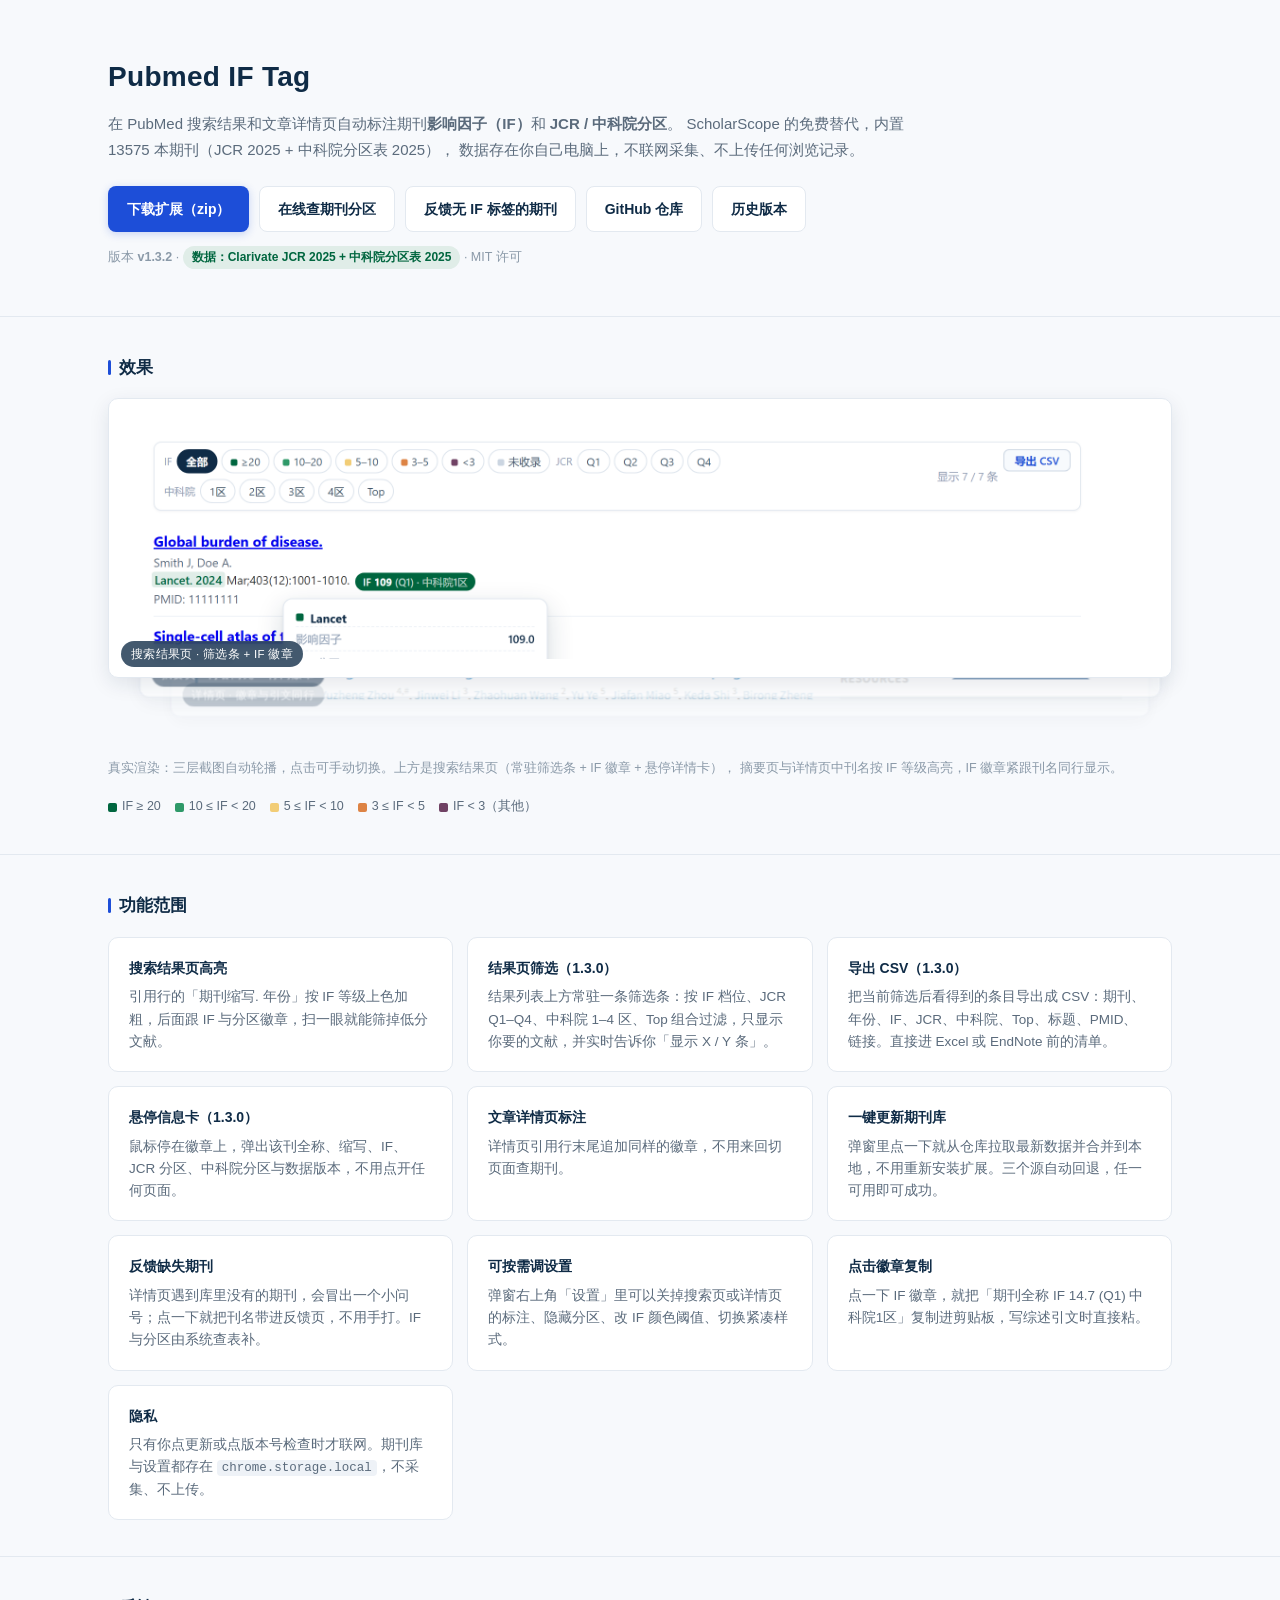
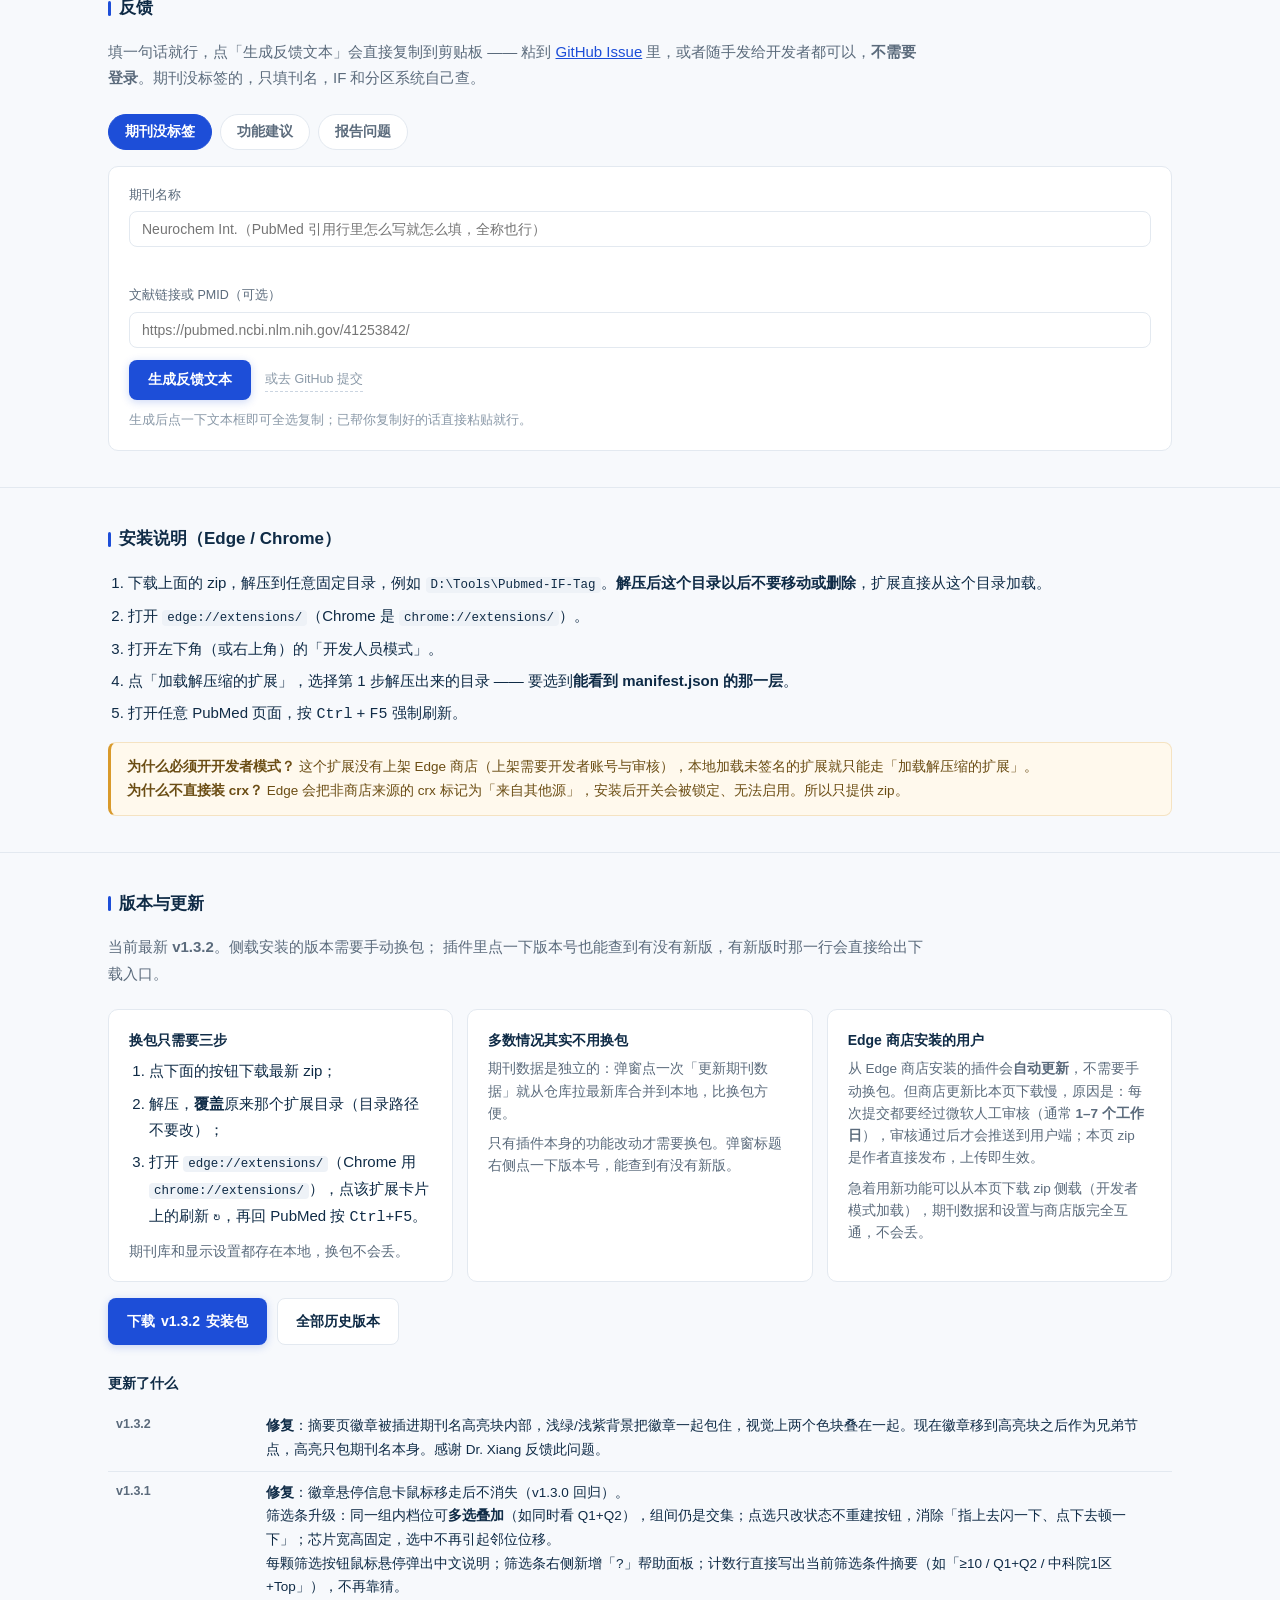
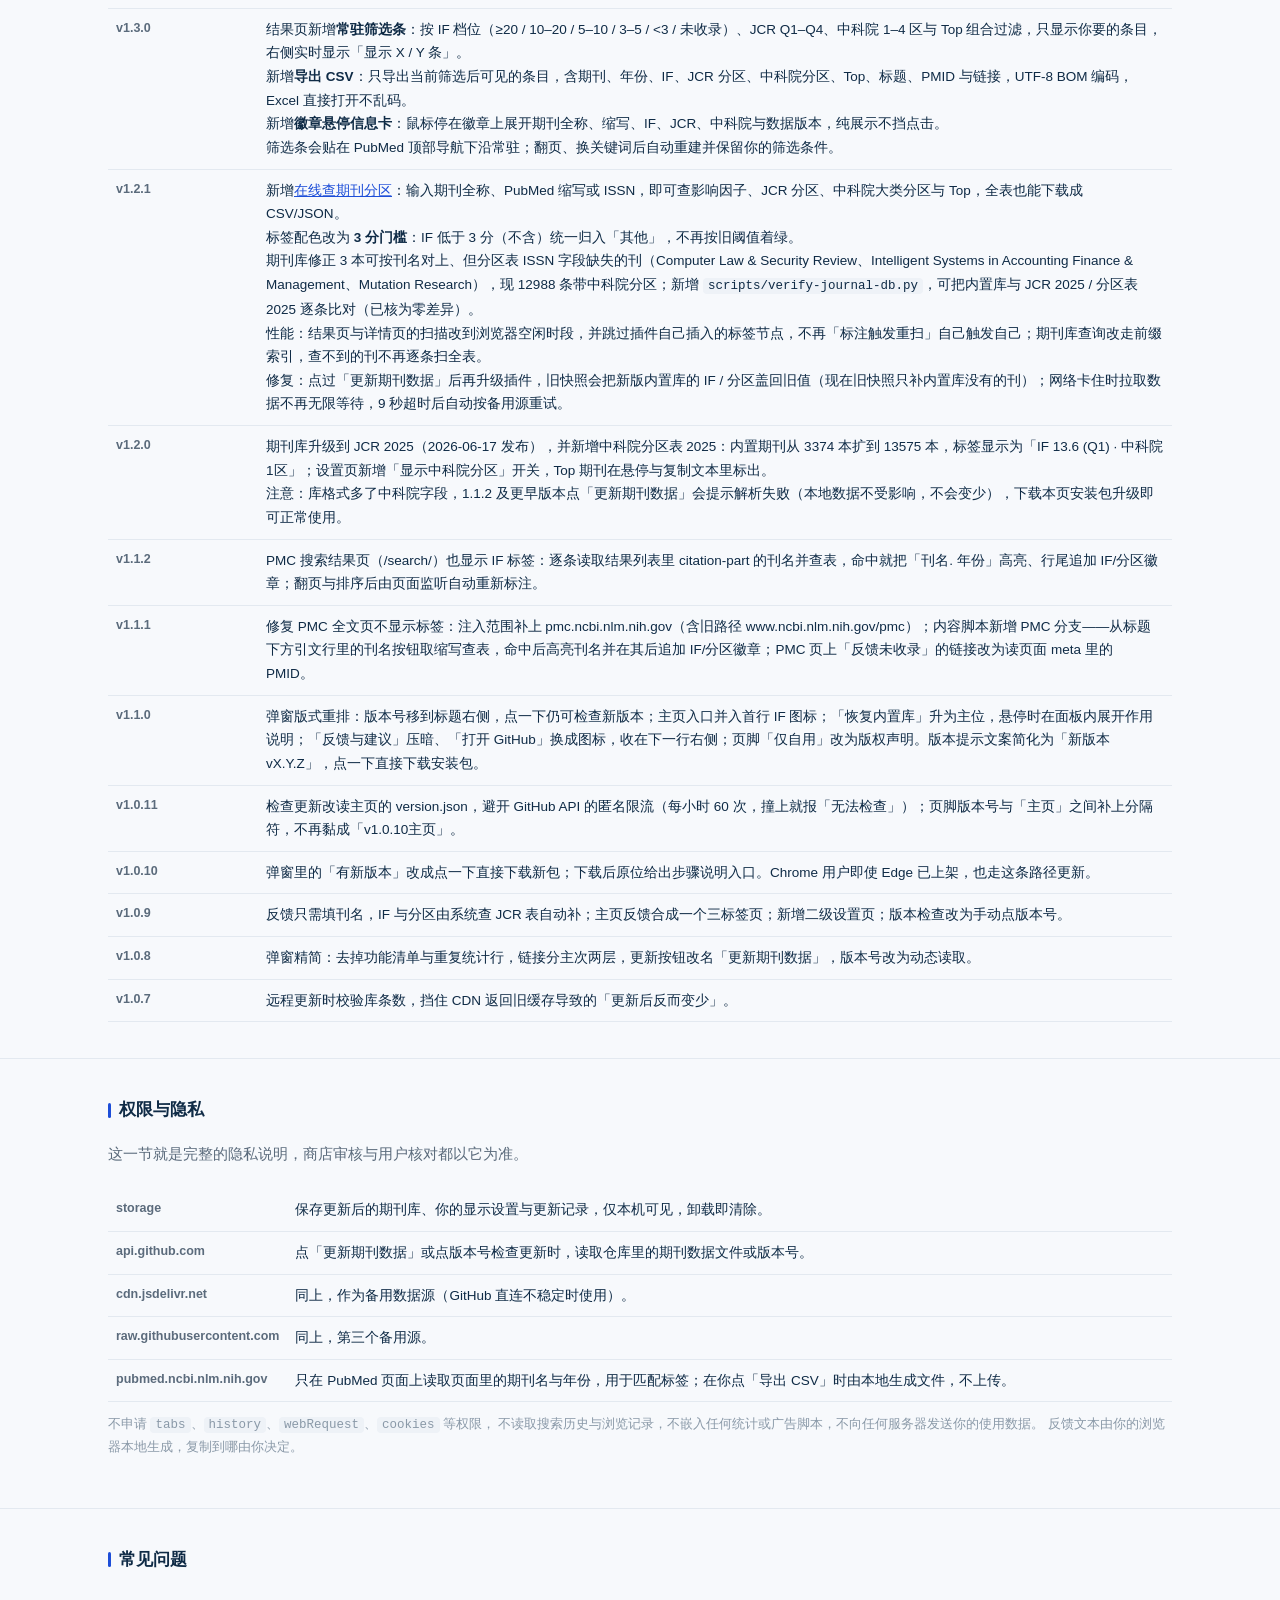
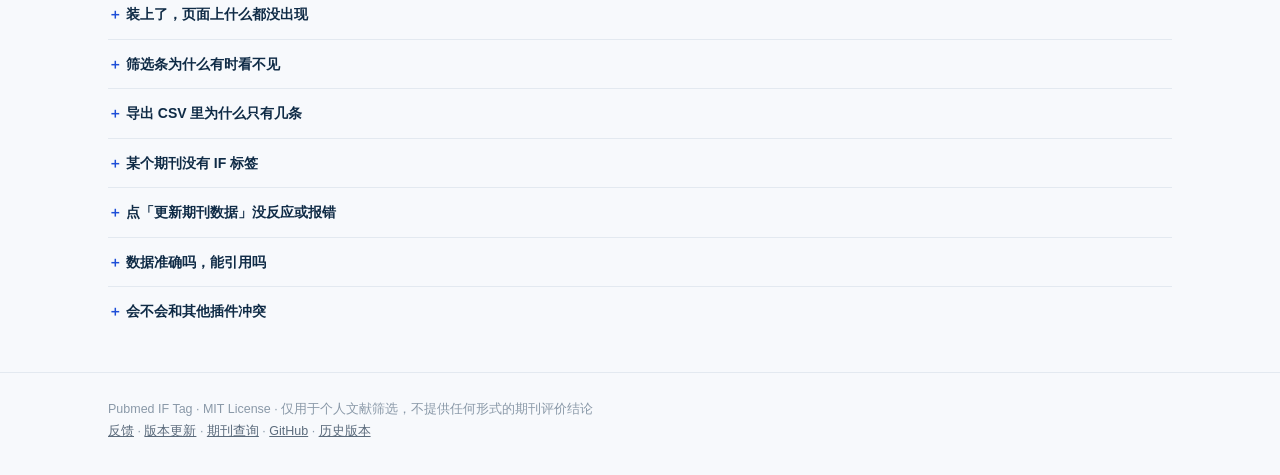
==== commit 454f0c90: "效果轮播层叠偏移加大到25px/50px，右侧微偏移" ====
--- a/site/index.html
+++ b/site/index.html
@@ -95,7 +95,7 @@
   .legend span{display:inline-flex;align-items:center;gap:5px}
   .dot{width:9px;height:9px;border-radius:2px;display:inline-block}
   /* 效果截图 —— 三层堆叠，下层露出边缘，自动翻页 */
-  .deck{position:relative;width:100%;margin:0 0 30px;height:300px;cursor:pointer}
+  .deck{position:relative;width:100%;margin:0 0 50px;height:310px;cursor:pointer}
   .deck .card{
     position:absolute;left:0;right:0;top:0;background:#fff;border:1px solid var(--line);border-radius:10px;overflow:hidden;
     box-shadow:0 6px 20px rgba(15,43,70,.10);
@@ -104,11 +104,11 @@
   }
   .deck .card img{display:block;width:100%;height:100%;object-fit:cover;object-position:top left}
   /* 静态堆叠：三张都往下偏移，形成层叠感 */
-  .deck .card:nth-child(1){transform:translateY(0);z-index:3;opacity:1}
-  .deck .card:nth-child(2){transform:translateY(16px) scale(.97);z-index:2;opacity:.6}
-  .deck .card:nth-child(3){transform:translateY(32px) scale(.94);z-index:1;opacity:.3}
+  .deck .card:nth-child(1){transform:translate(0,0);z-index:3;opacity:1}
+  .deck .card:nth-child(2){transform:translate(10px,25px) scale(.96);z-index:2;opacity:.6}
+  .deck .card:nth-child(3){transform:translate(20px,50px) scale(.92);z-index:1;opacity:.3}
   /* 翻页动画：当前顶牌向上滑出，露出下面那张 */
-  .deck.advancing .card:nth-child(1){transform:translateY(-100%) scale(.97);opacity:0}
+  .deck.advancing .card:nth-child(1){transform:translateY(-100%) scale(.96);opacity:0}
   .deck .tag{
     position:absolute;left:12px;bottom:10px;background:rgba(15,43,70,.78);color:#fff;font-size:11.5px;
     padding:3px 10px;border-radius:20px;letter-spacing:.3px;backdrop-filter:blur(4px);
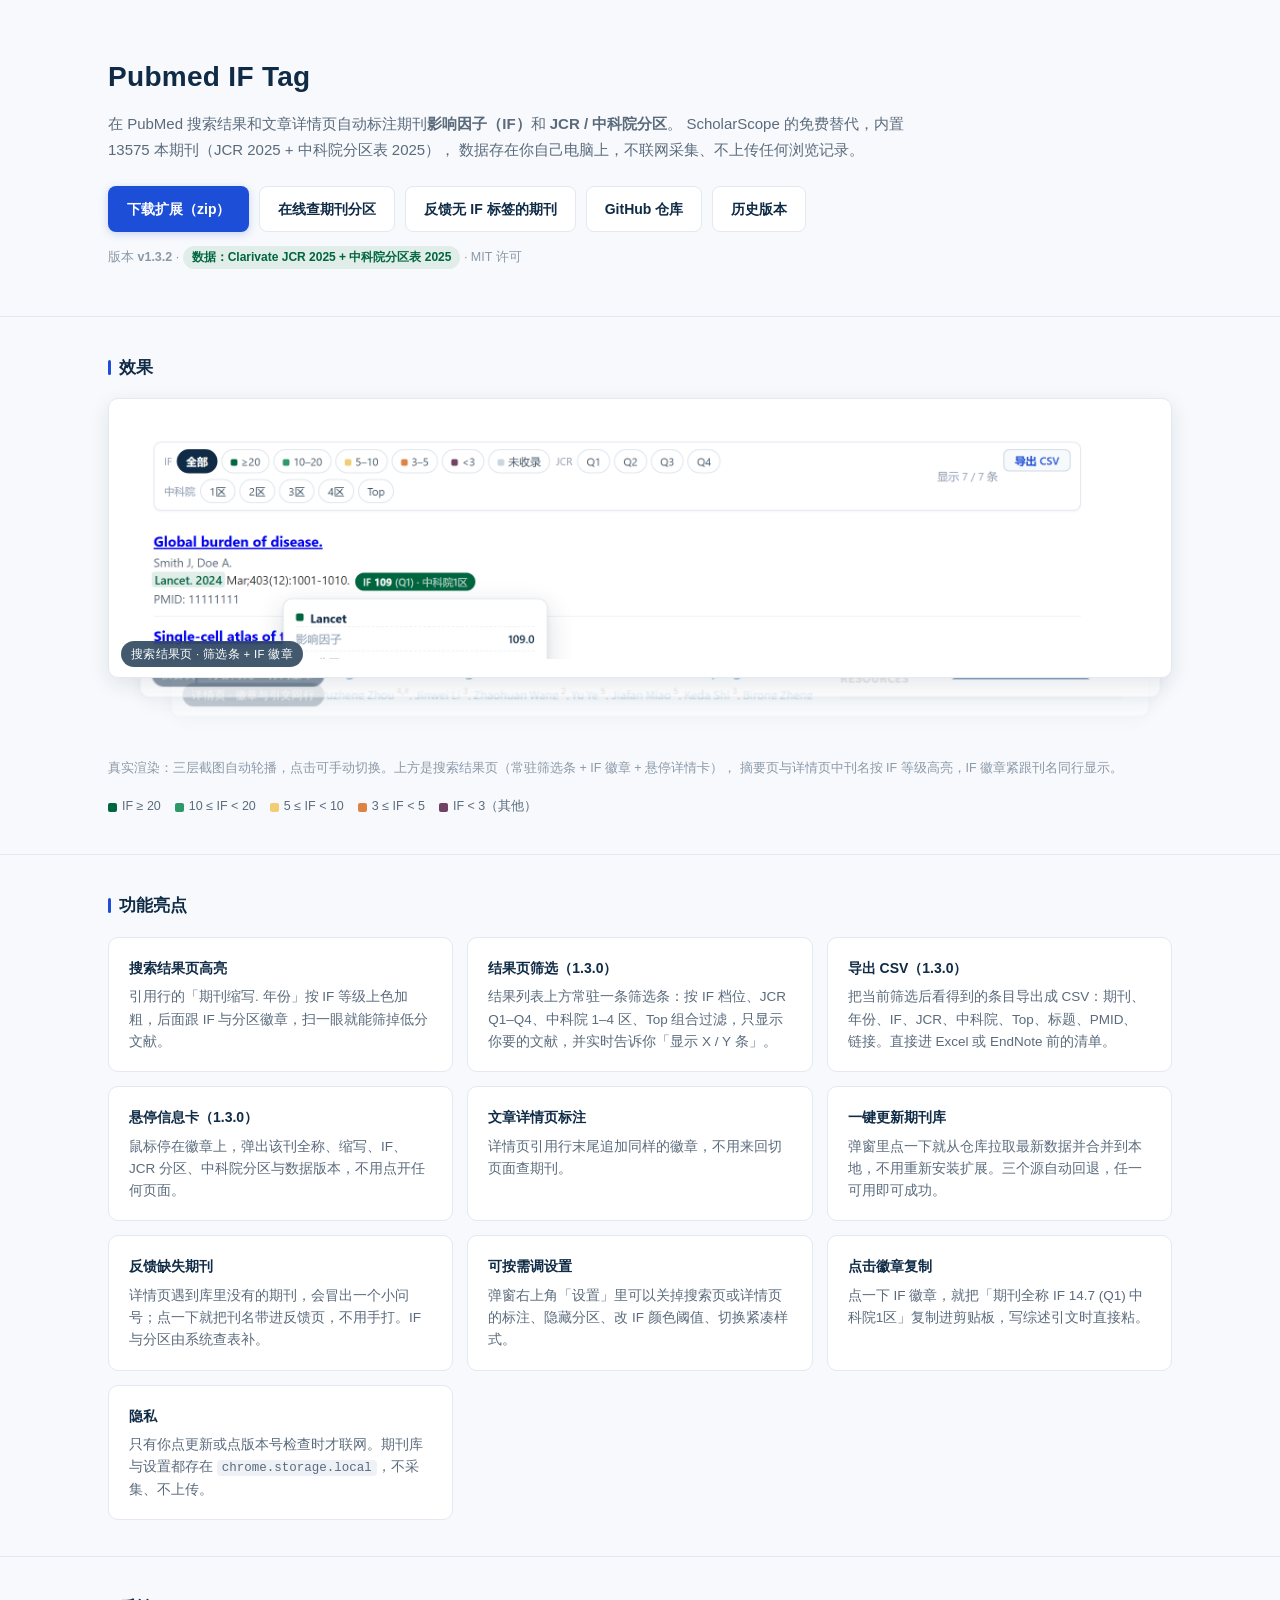
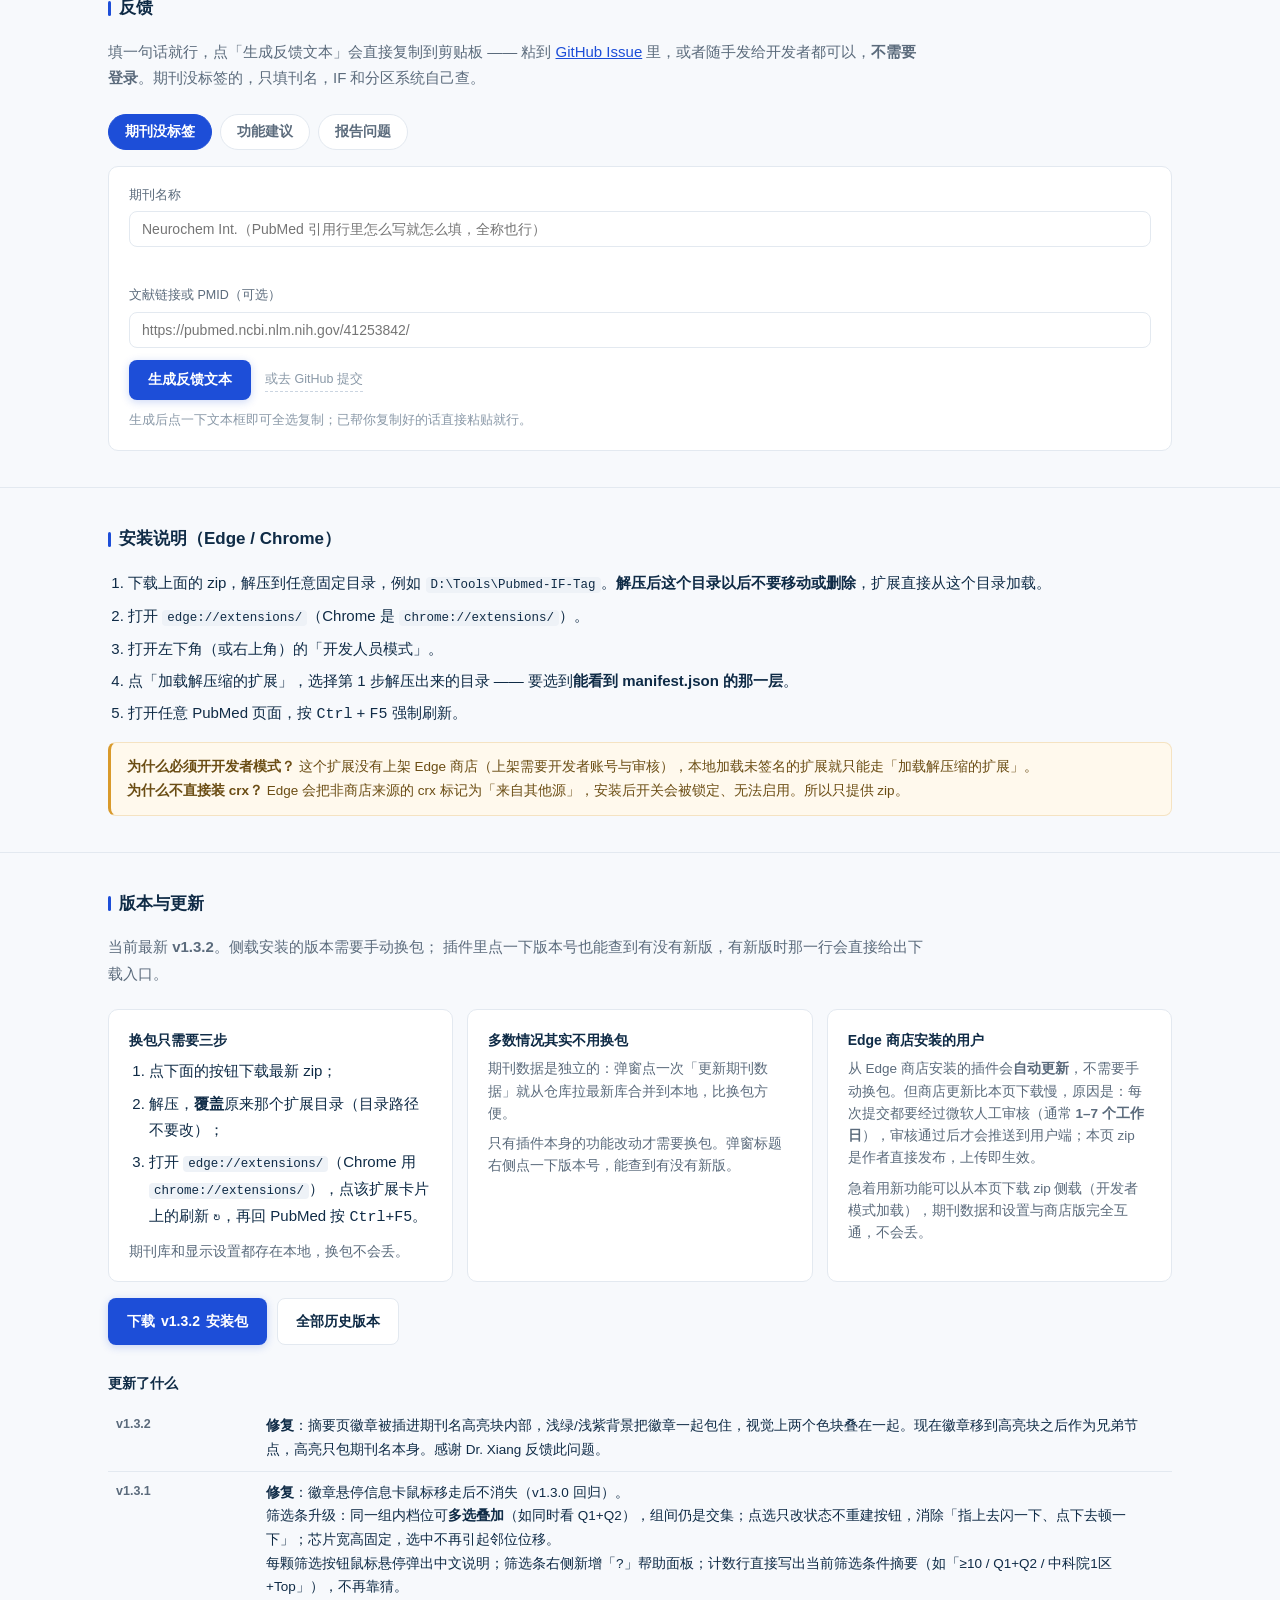
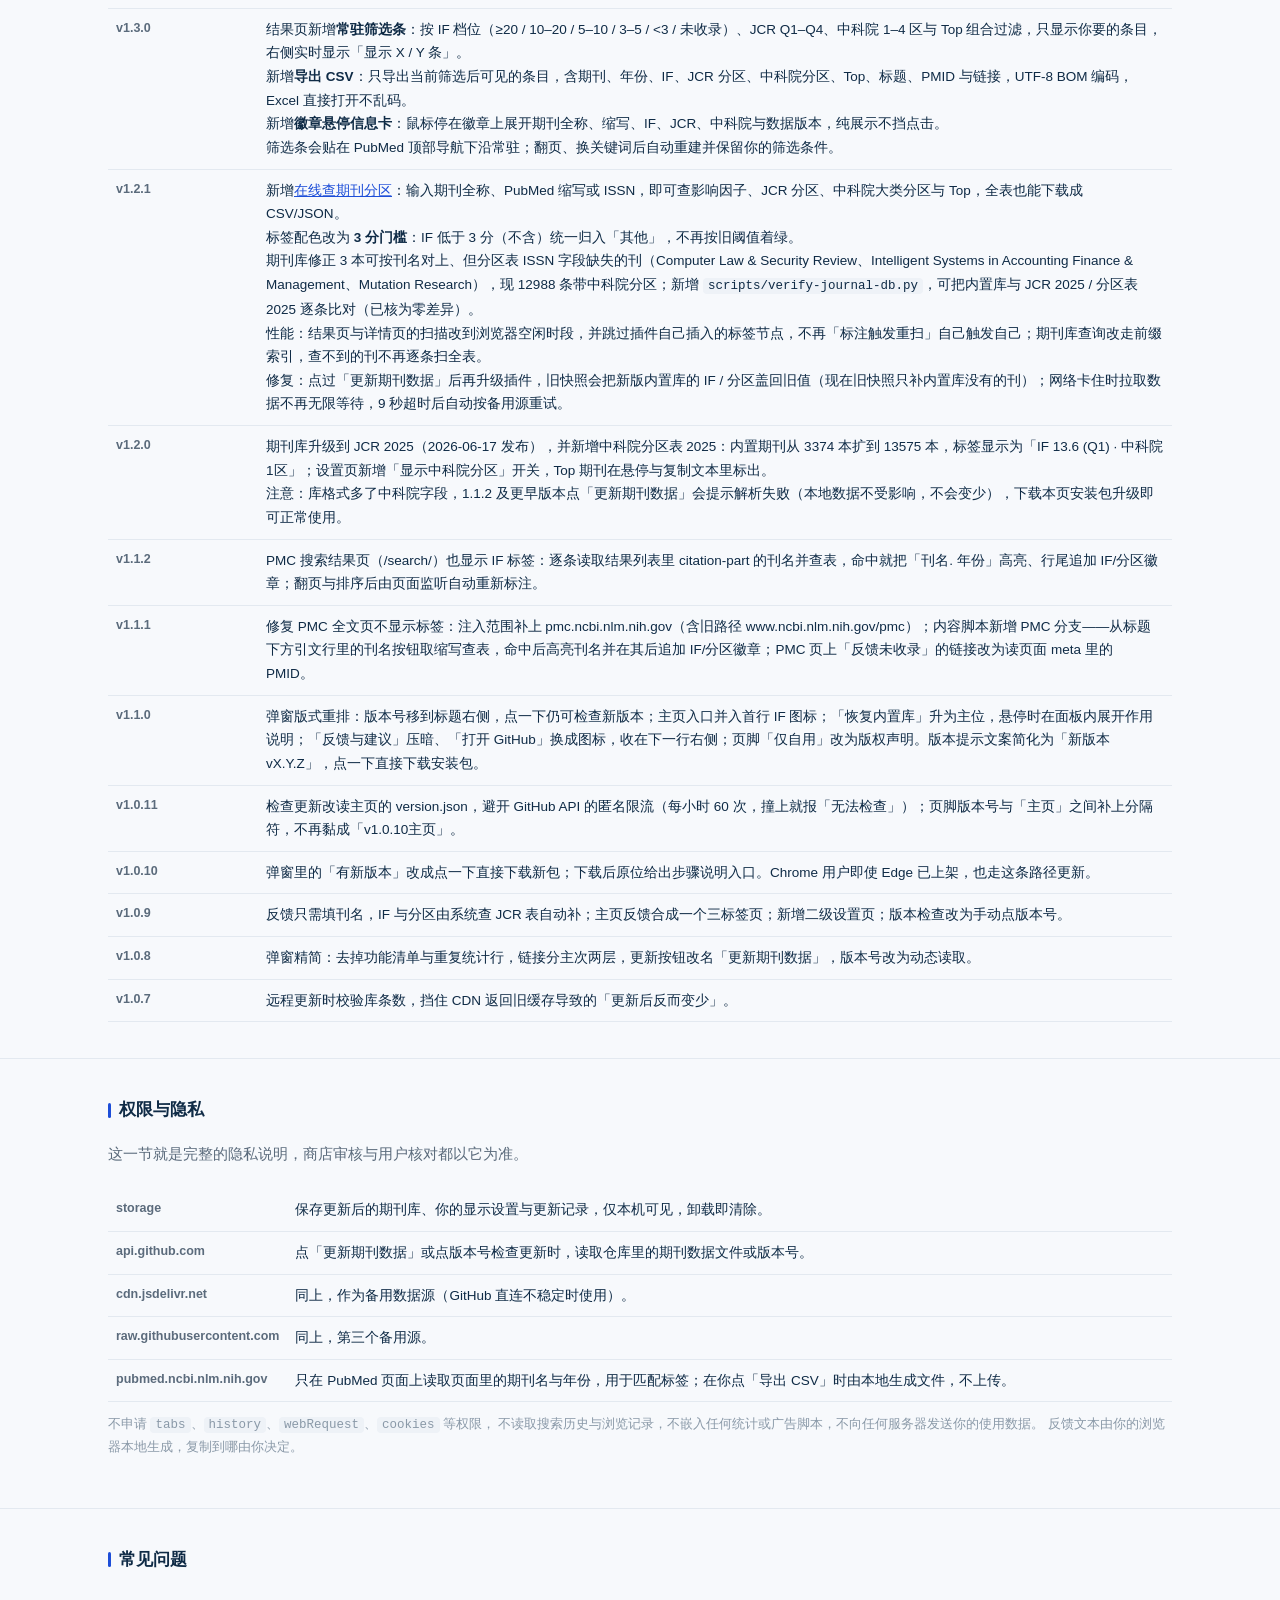
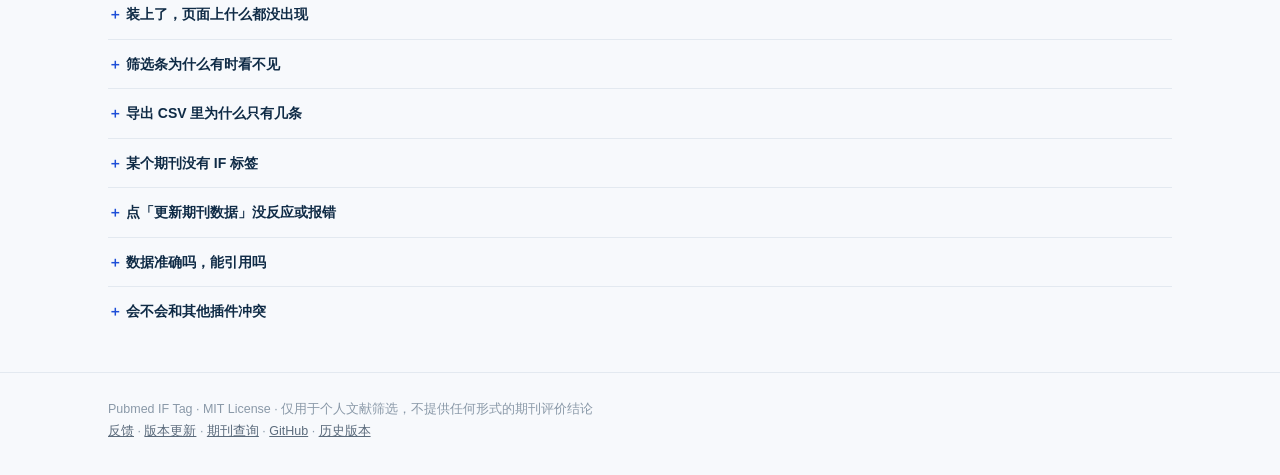
==== commit 9560a08c: "轮播切换放慢到0.9s；功能范围改为功能亮点" ====
--- a/site/index.html
+++ b/site/index.html
@@ -99,7 +99,7 @@
   .deck .card{
     position:absolute;left:0;right:0;top:0;background:#fff;border:1px solid var(--line);border-radius:10px;overflow:hidden;
     box-shadow:0 6px 20px rgba(15,43,70,.10);
-    transition:transform .6s cubic-bezier(.22,.9,.3,1), opacity .6s;
+    transition:transform .9s cubic-bezier(.25,.8,.3,1), opacity .9s;
     height:280px;
   }
   .deck .card img{display:block;width:100%;height:100%;object-fit:cover;object-position:top left}
@@ -240,7 +240,7 @@
 
 <section>
   <div class="wrap">
-    <h2>功能范围</h2>
+    <h2>功能亮点</h2>
     <div class="grid">
       <div class="card">
         <h3>搜索结果页高亮</h3>
@@ -802,7 +802,7 @@
         deck.appendChild(deck.querySelector('.card'));  // 顶牌移到底部
         deck.classList.remove('advancing');
         animating = false;
-      }, 600);
+      }, 900);
     }
     function start() { stop(); timer = setInterval(next, 4000); }
     function stop() { if (timer) { clearInterval(timer); timer = null; } }
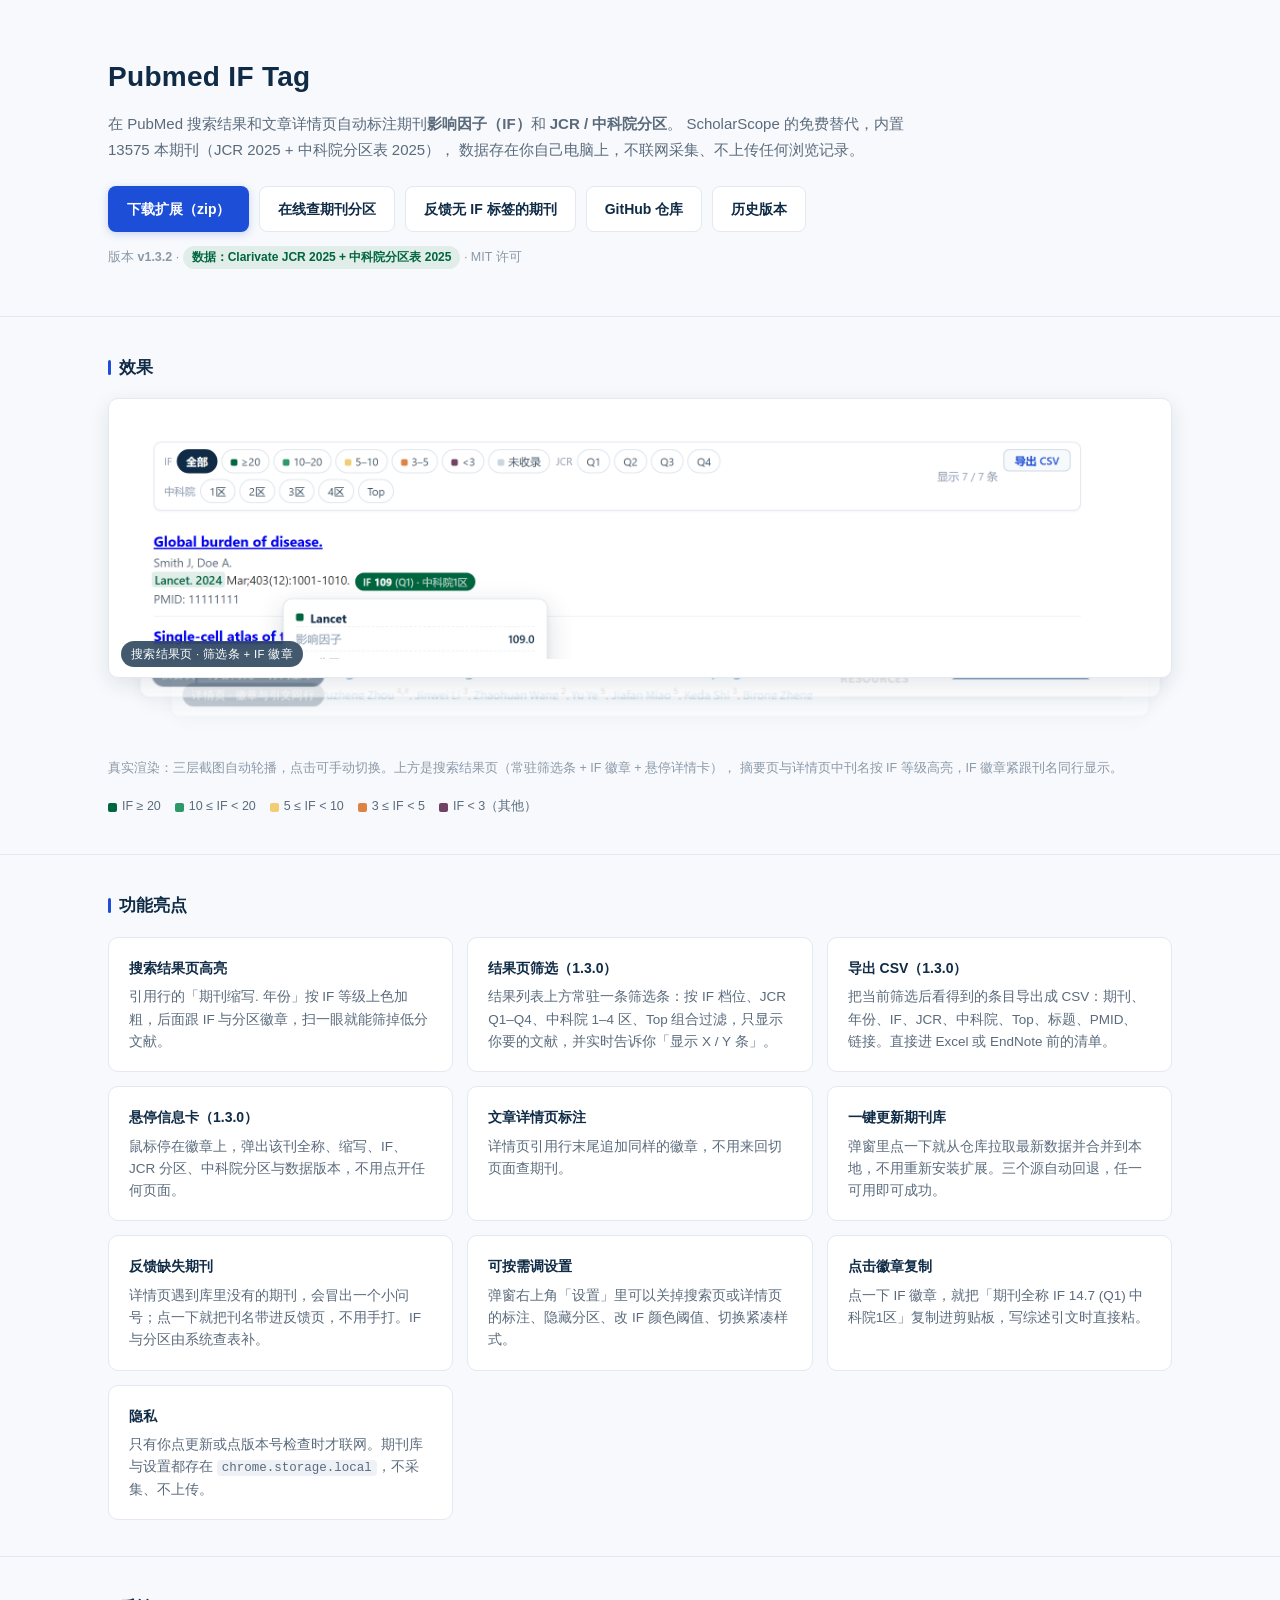
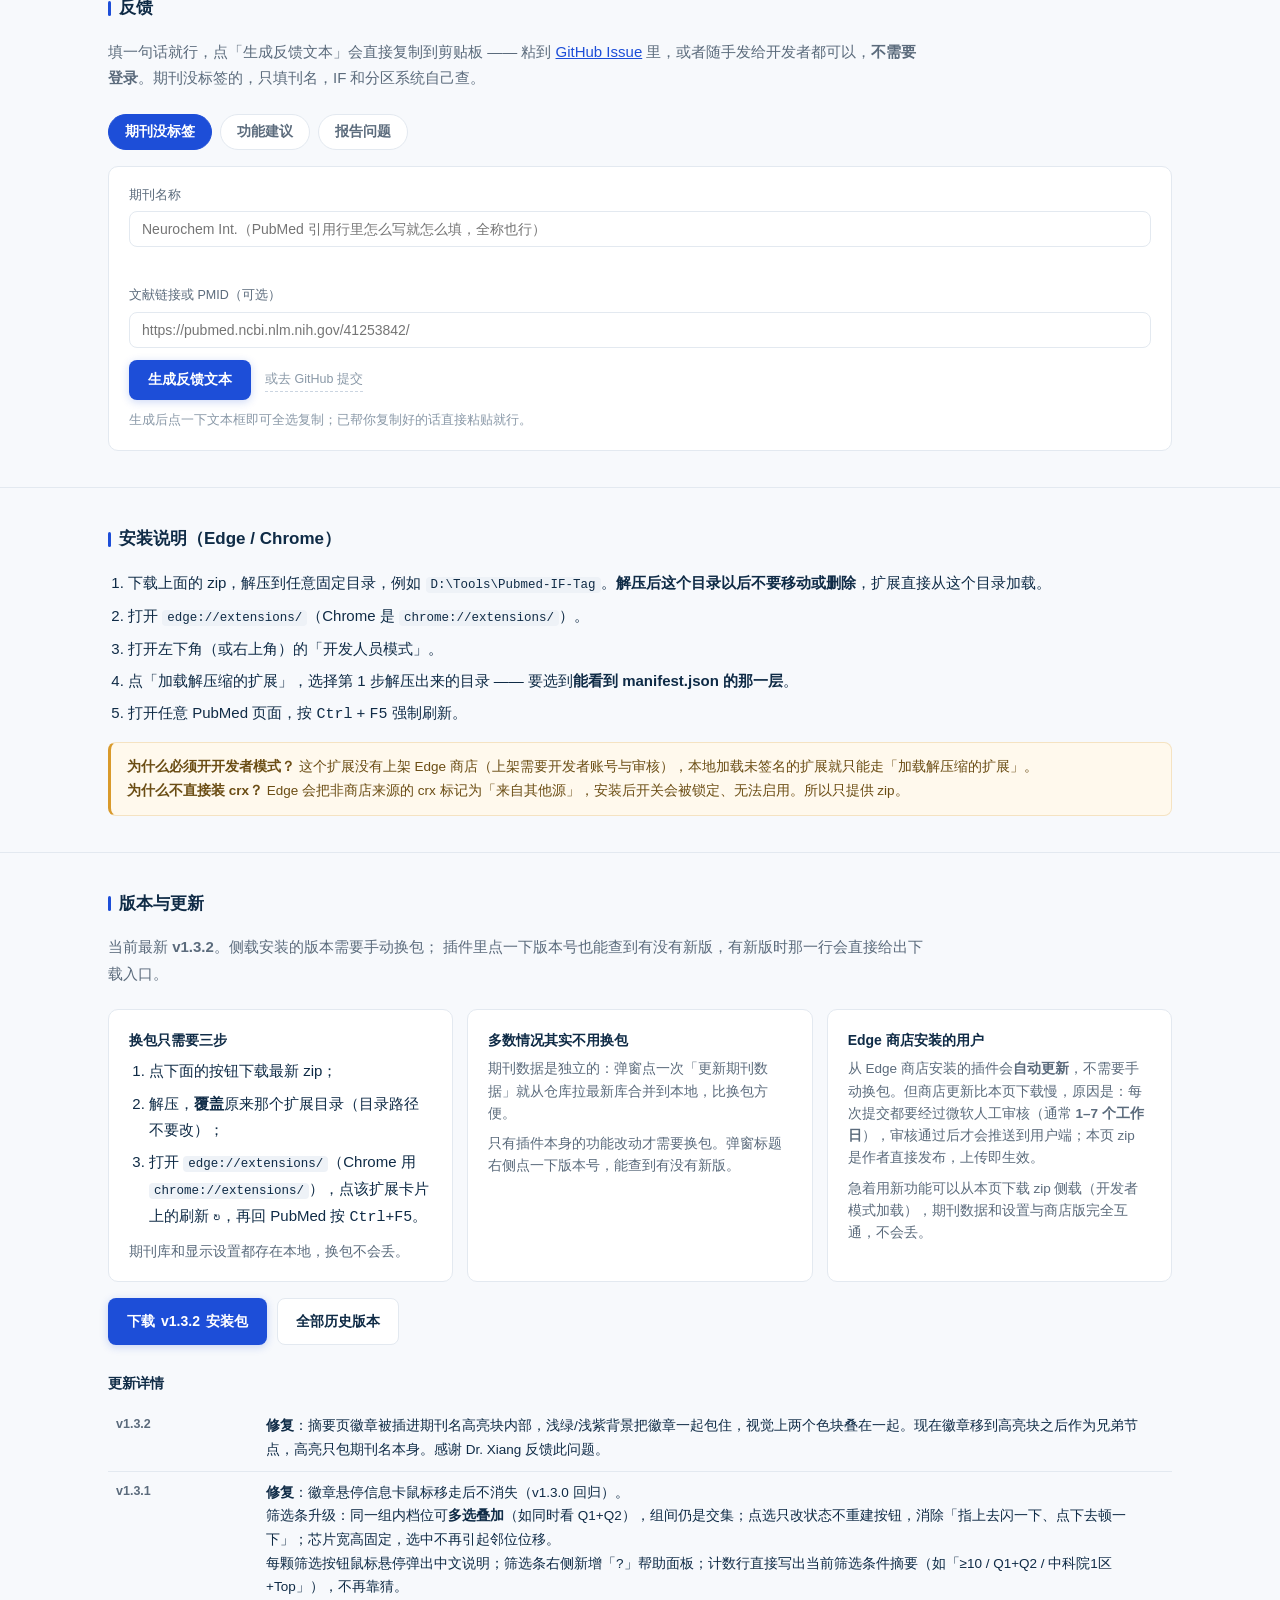
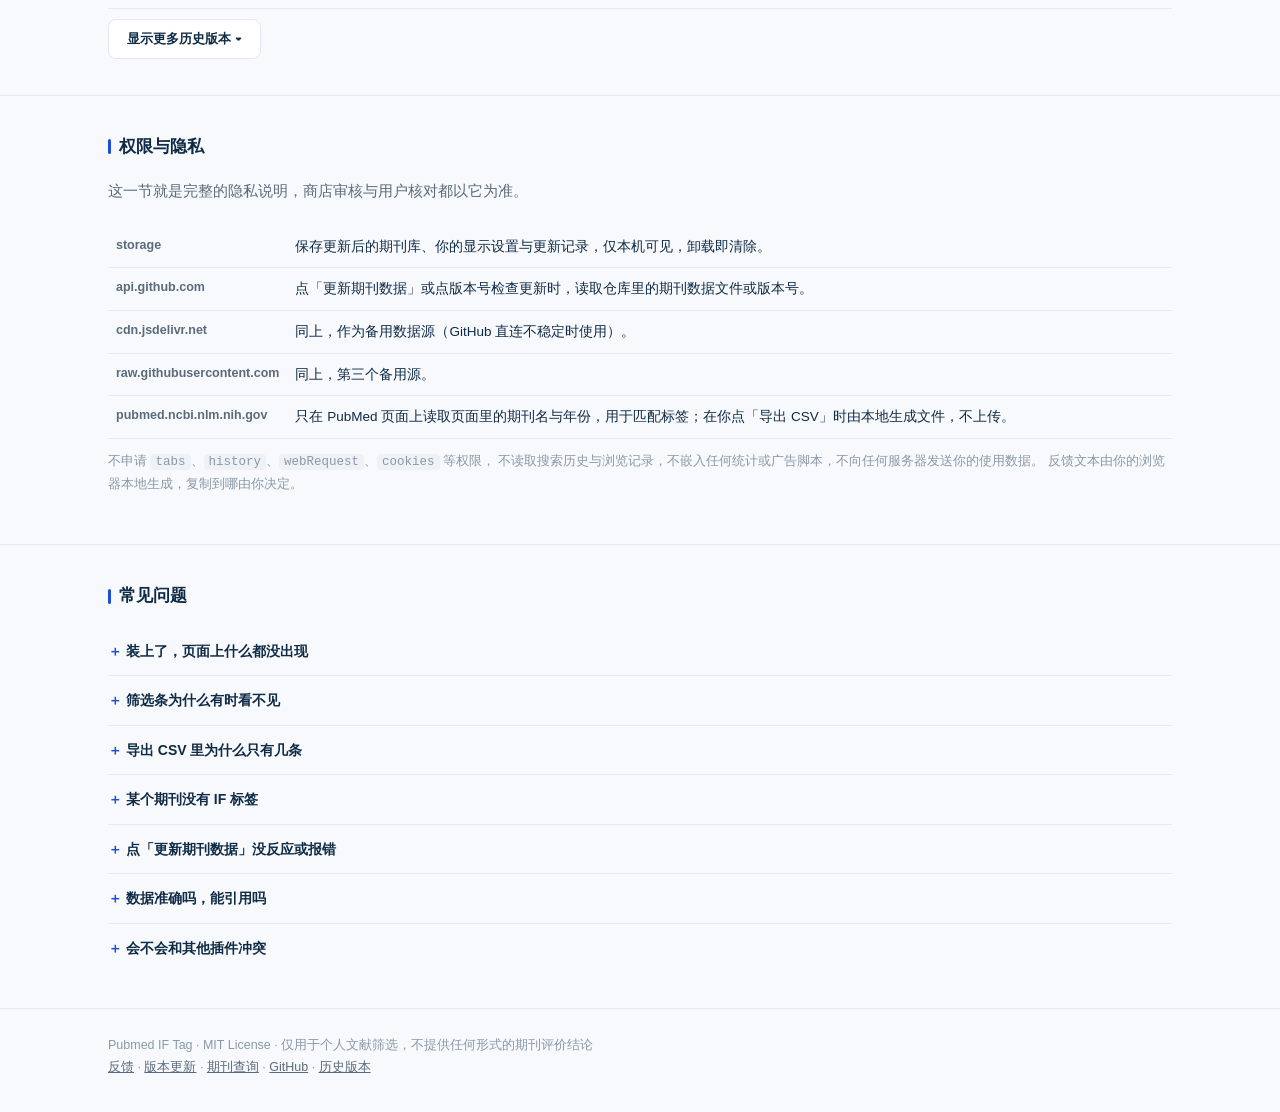
==== commit 5ad00645: "更新详情：折叠旧版本，默认只显示最近2版" ====
--- a/site/index.html
+++ b/site/index.html
@@ -398,10 +398,13 @@
       <a class="btn btn-ghost" href="https://github.com/lovest117/pubmed-if-tag/releases">全部历史版本</a>
     </div>
 
-    <h3 style="font-size:14px;font-weight:600;margin:26px 0 10px">更新了什么</h3>
+    <h3 style="font-size:14px;font-weight:600;margin:26px 0 10px">更新详情</h3>
     <table>
+      <tbody>
       <tr><th>v1.3.2</th><td><b>修复</b>：摘要页徽章被插进期刊名高亮块内部，浅绿/浅紫背景把徽章一起包住，视觉上两个色块叠在一起。现在徽章移到高亮块之后作为兄弟节点，高亮只包期刊名本身。感谢 Dr. Xiang 反馈此问题。</td></tr>
       <tr><th>v1.3.1</th><td><b>修复</b>：徽章悬停信息卡鼠标移走后不消失（v1.3.0 回归）。<br>筛选条升级：同一组内档位可<b>多选叠加</b>（如同时看 Q1+Q2），组间仍是交集；点选只改状态不重建按钮，消除「指上去闪一下、点下去顿一下」；芯片宽高固定，选中不再引起邻位位移。<br>每颗筛选按钮鼠标悬停弹出中文说明；筛选条右侧新增「?」帮助面板；计数行直接写出当前筛选条件摘要（如「≥10 / Q1+Q2 / 中科院1区+Top」），不再靠猜。</td></tr>
+      </tbody>
+      <tbody class="old-releases" hidden>
       <tr><th>v1.3.0</th><td>结果页新增<b>常驻筛选条</b>：按 IF 档位（≥20 / 10–20 / 5–10 / 3–5 / &lt;3 / 未收录）、JCR Q1–Q4、中科院 1–4 区与 Top 组合过滤，只显示你要的条目，右侧实时显示「显示 X / Y 条」。<br>新增<b>导出 CSV</b>：只导出当前筛选后可见的条目，含期刊、年份、IF、JCR 分区、中科院分区、Top、标题、PMID 与链接，UTF-8 BOM 编码，Excel 直接打开不乱码。<br>新增<b>徽章悬停信息卡</b>：鼠标停在徽章上展开期刊全称、缩写、IF、JCR、中科院与数据版本，纯展示不挡点击。<br>筛选条会贴在 PubMed 顶部导航下沿常驻；翻页、换关键词后自动重建并保留你的筛选条件。</td></tr>
       <tr><th>v1.2.1</th><td>新增<a href="./search.html">在线查期刊分区</a>：输入期刊全称、PubMed 缩写或 ISSN，即可查影响因子、JCR 分区、中科院大类分区与 Top，全表也能下载成 CSV/JSON。<br>标签配色改为 <b>3 分门槛</b>：IF 低于 3 分（不含）统一归入「其他」，不再按旧阈值着绿。<br>期刊库修正 3 本可按刊名对上、但分区表 ISSN 字段缺失的刊（Computer Law &amp; Security Review、Intelligent Systems in Accounting Finance &amp; Management、Mutation Research），现 12988 条带中科院分区；新增 <code>scripts/verify-journal-db.py</code>，可把内置库与 JCR 2025 / 分区表 2025 逐条比对（已核为零差异）。<br>性能：结果页与详情页的扫描改到浏览器空闲时段，并跳过插件自己插入的标签节点，不再「标注触发重扫」自己触发自己；期刊库查询改走前缀索引，查不到的刊不再逐条扫全表。<br>修复：点过「更新期刊数据」后再升级插件，旧快照会把新版内置库的 IF / 分区盖回旧值（现在旧快照只补内置库没有的刊）；网络卡住时拉取数据不再无限等待，9 秒超时后自动按备用源重试。</td></tr>
       <tr><th>v1.2.0</th><td>期刊库升级到 JCR 2025（2026-06-17 发布），并新增中科院分区表 2025：内置期刊从 3374 本扩到 13575 本，标签显示为「IF 13.6 (Q1) · 中科院1区」；设置页新增「显示中科院分区」开关，Top 期刊在悬停与复制文本里标出。<br>注意：库格式多了中科院字段，1.1.2 及更早版本点「更新期刊数据」会提示解析失败（本地数据不受影响，不会变少），下载本页安装包升级即可正常使用。</td></tr>
@@ -413,7 +416,9 @@
       <tr><th>v1.0.9</th><td>反馈只需填刊名，IF 与分区由系统查 JCR 表自动补；主页反馈合成一个三标签页；新增二级设置页；版本检查改为手动点版本号。</td></tr>
       <tr><th>v1.0.8</th><td>弹窗精简：去掉功能清单与重复统计行，链接分主次两层，更新按钮改名「更新期刊数据」，版本号改为动态读取。</td></tr>
       <tr><th>v1.0.7</th><td>远程更新时校验库条数，挡住 CDN 返回旧缓存导致的「更新后反而变少」。</td></tr>
+      </tbody>
     </table>
+    <button id="showOld" class="btn btn-ghost" style="margin-top:10px;font-size:13px">显示更多历史版本 ▾</button>
   </div>
 </section>
 
@@ -811,6 +816,17 @@
     deck.addEventListener('mouseleave', start);
     start();
   })();
+
+  /* 更新详情：折叠旧版本 */
+  (function () {
+    var btn = document.getElementById('showOld');
+    var old = document.querySelector('.old-releases');
+    if (!btn || !old) return;
+    btn.addEventListener('click', function () {
+      if (old.hidden) { old.hidden = false; btn.textContent = '收起 ▴'; }
+      else { old.hidden = true; btn.textContent = '显示更多历史版本 ▾'; }
+    });
+  })();
 })();
 </script>
 
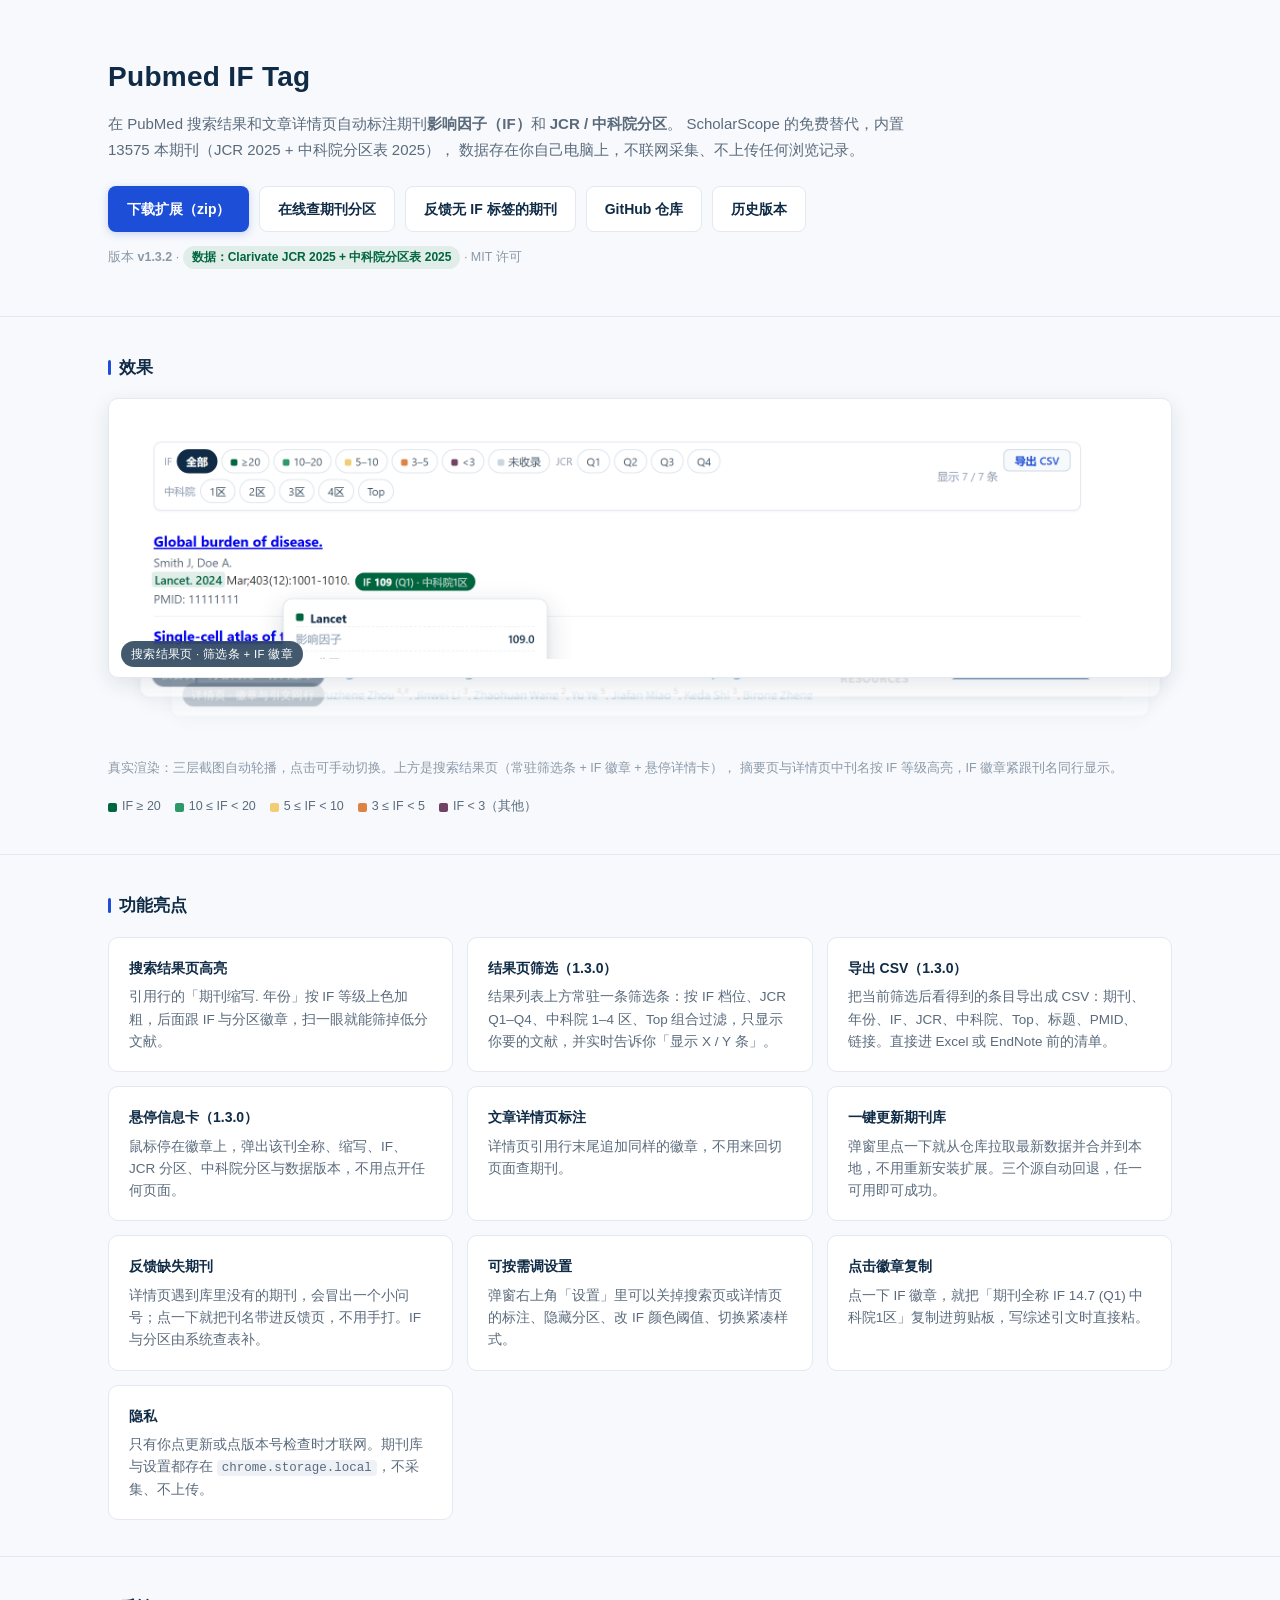
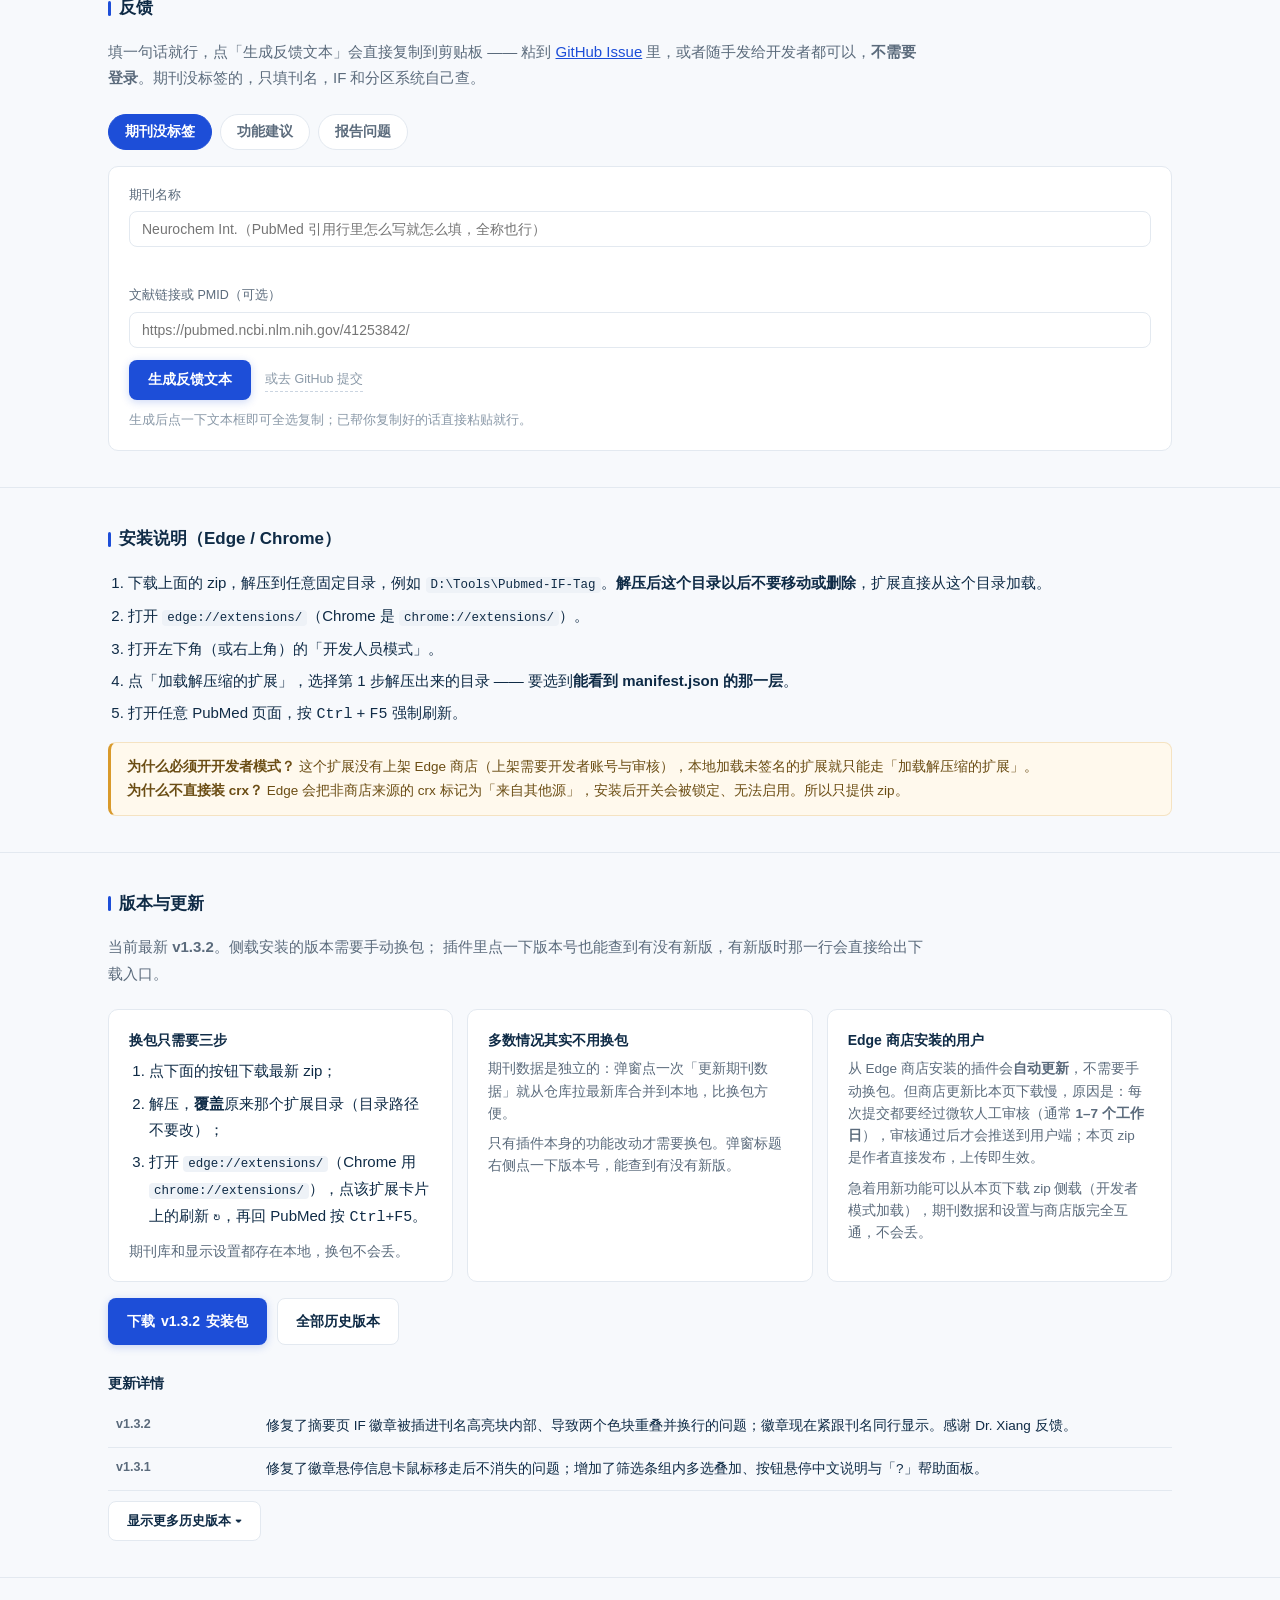
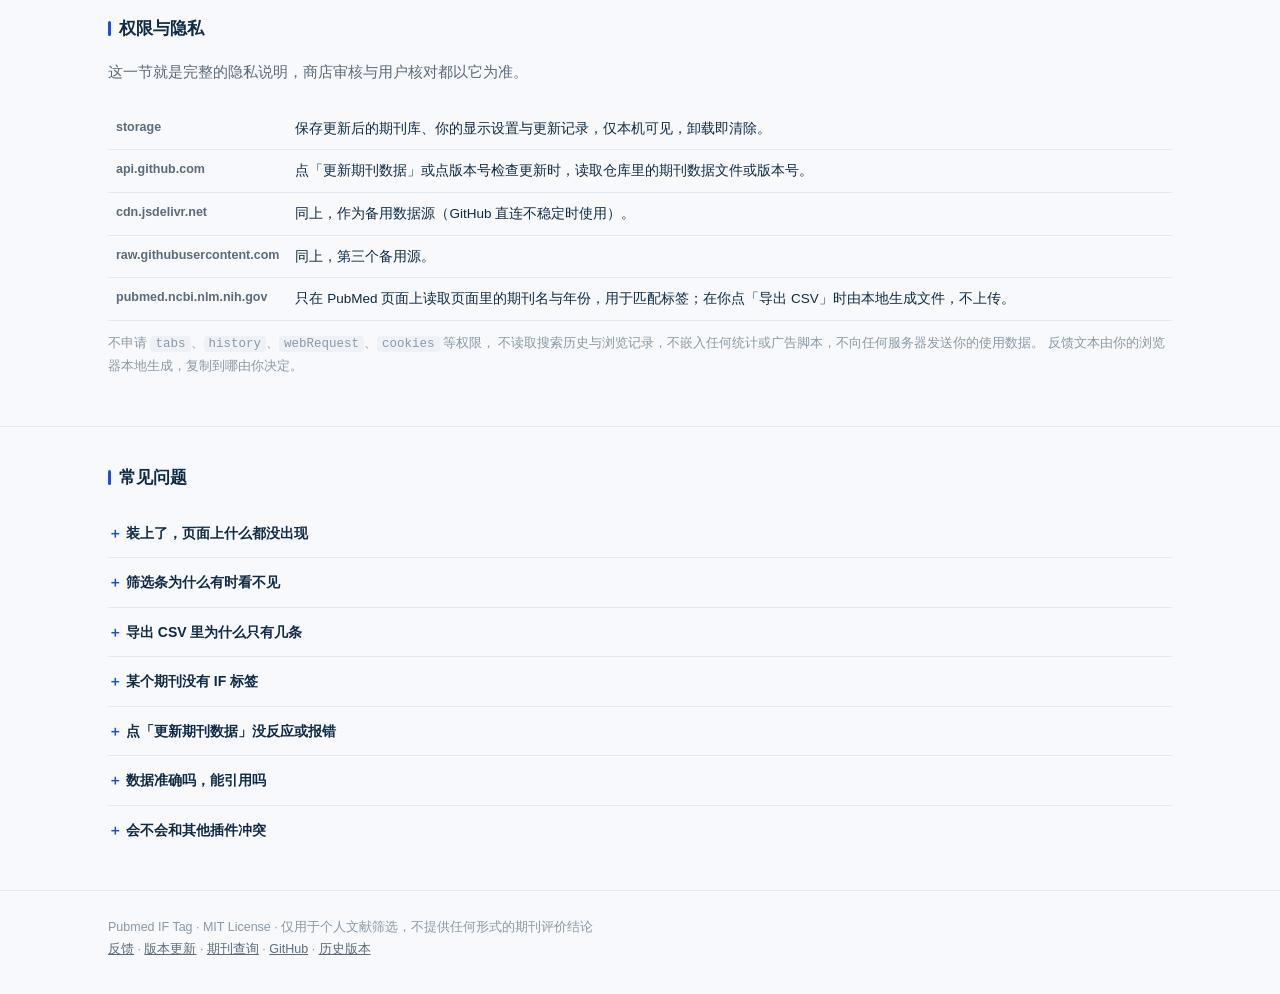
==== commit 4af78208: "更新详情文案精简：修复了.../增加了..." ====
--- a/site/index.html
+++ b/site/index.html
@@ -401,8 +401,8 @@
     <h3 style="font-size:14px;font-weight:600;margin:26px 0 10px">更新详情</h3>
     <table>
       <tbody>
-      <tr><th>v1.3.2</th><td><b>修复</b>：摘要页徽章被插进期刊名高亮块内部，浅绿/浅紫背景把徽章一起包住，视觉上两个色块叠在一起。现在徽章移到高亮块之后作为兄弟节点，高亮只包期刊名本身。感谢 Dr. Xiang 反馈此问题。</td></tr>
-      <tr><th>v1.3.1</th><td><b>修复</b>：徽章悬停信息卡鼠标移走后不消失（v1.3.0 回归）。<br>筛选条升级：同一组内档位可<b>多选叠加</b>（如同时看 Q1+Q2），组间仍是交集；点选只改状态不重建按钮，消除「指上去闪一下、点下去顿一下」；芯片宽高固定，选中不再引起邻位位移。<br>每颗筛选按钮鼠标悬停弹出中文说明；筛选条右侧新增「?」帮助面板；计数行直接写出当前筛选条件摘要（如「≥10 / Q1+Q2 / 中科院1区+Top」），不再靠猜。</td></tr>
+      <tr><th>v1.3.2</th><td>修复了摘要页 IF 徽章被插进刊名高亮块内部、导致两个色块重叠并换行的问题；徽章现在紧跟刊名同行显示。感谢 Dr. Xiang 反馈。</td></tr>
+      <tr><th>v1.3.1</th><td>修复了徽章悬停信息卡鼠标移走后不消失的问题；增加了筛选条组内多选叠加、按钮悬停中文说明与「?」帮助面板。</td></tr>
       </tbody>
       <tbody class="old-releases" hidden>
       <tr><th>v1.3.0</th><td>结果页新增<b>常驻筛选条</b>：按 IF 档位（≥20 / 10–20 / 5–10 / 3–5 / &lt;3 / 未收录）、JCR Q1–Q4、中科院 1–4 区与 Top 组合过滤，只显示你要的条目，右侧实时显示「显示 X / Y 条」。<br>新增<b>导出 CSV</b>：只导出当前筛选后可见的条目，含期刊、年份、IF、JCR 分区、中科院分区、Top、标题、PMID 与链接，UTF-8 BOM 编码，Excel 直接打开不乱码。<br>新增<b>徽章悬停信息卡</b>：鼠标停在徽章上展开期刊全称、缩写、IF、JCR、中科院与数据版本，纯展示不挡点击。<br>筛选条会贴在 PubMed 顶部导航下沿常驻；翻页、换关键词后自动重建并保留你的筛选条件。</td></tr>
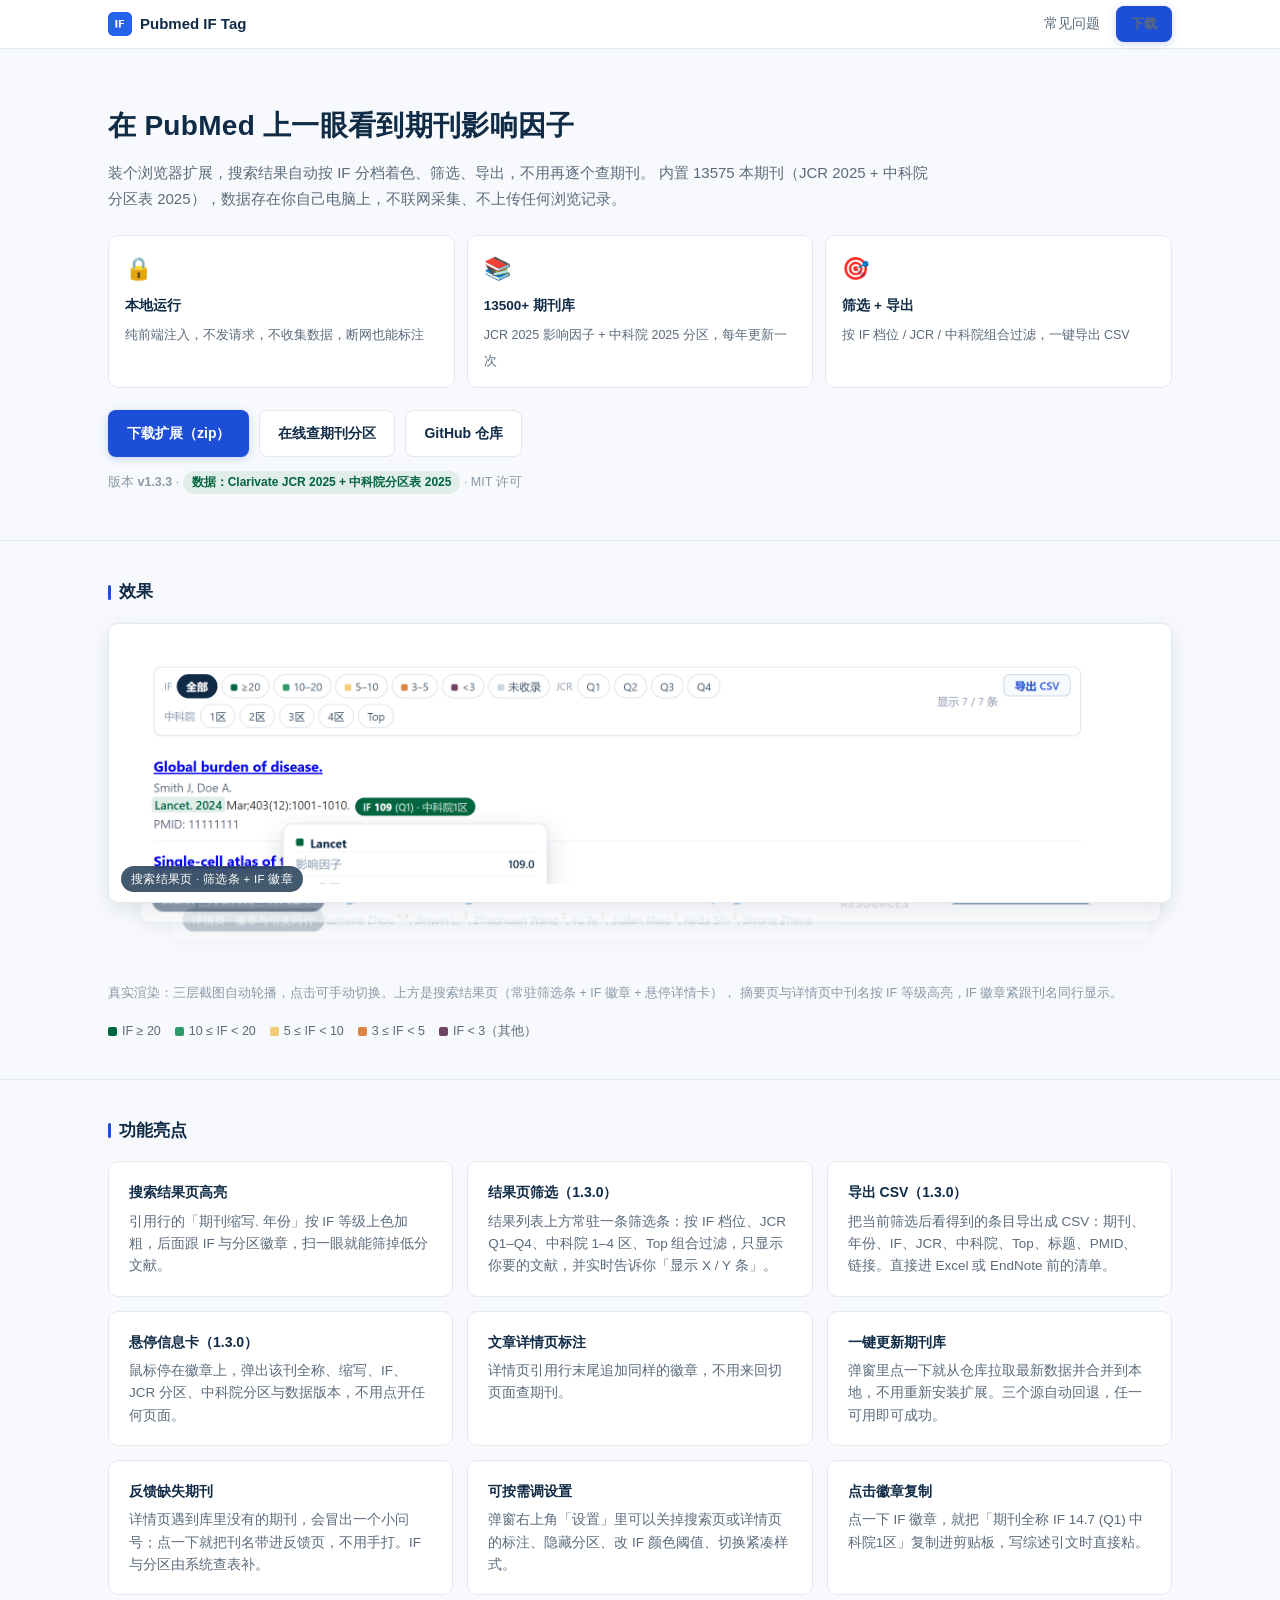
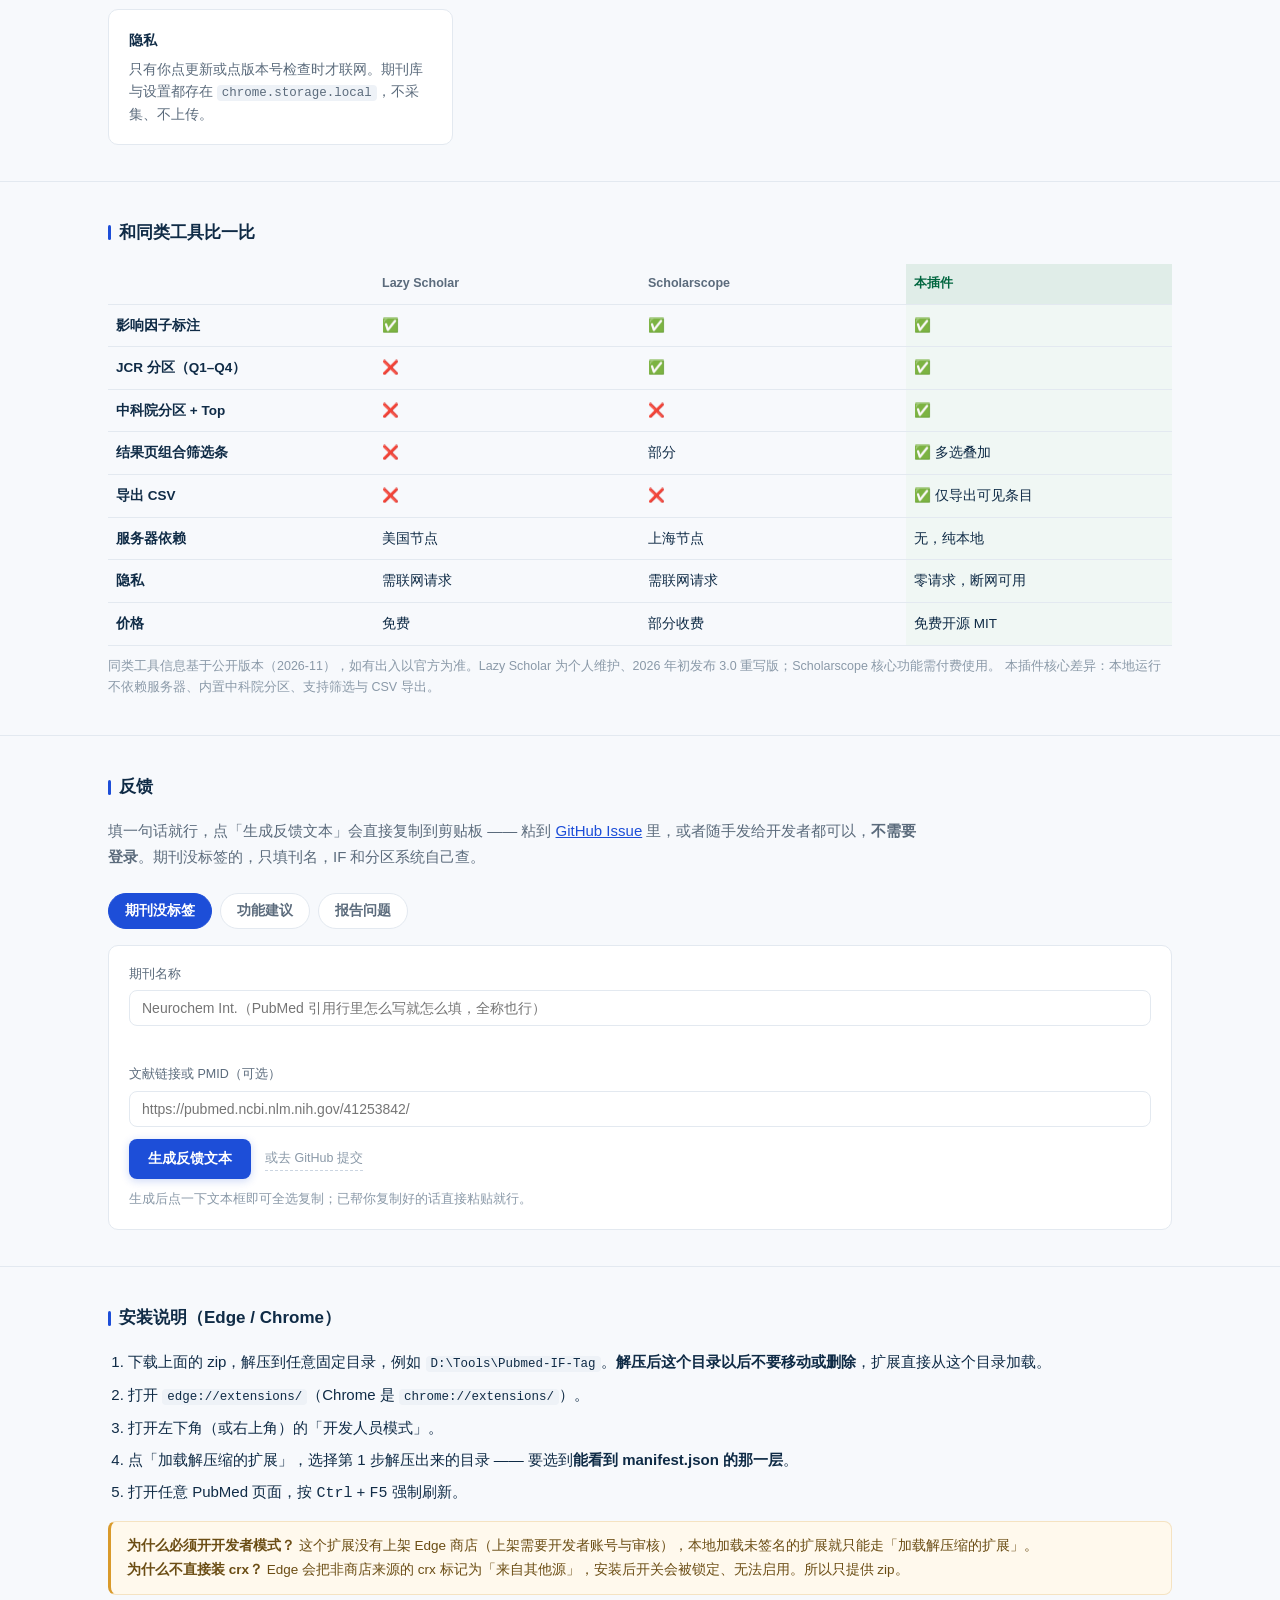
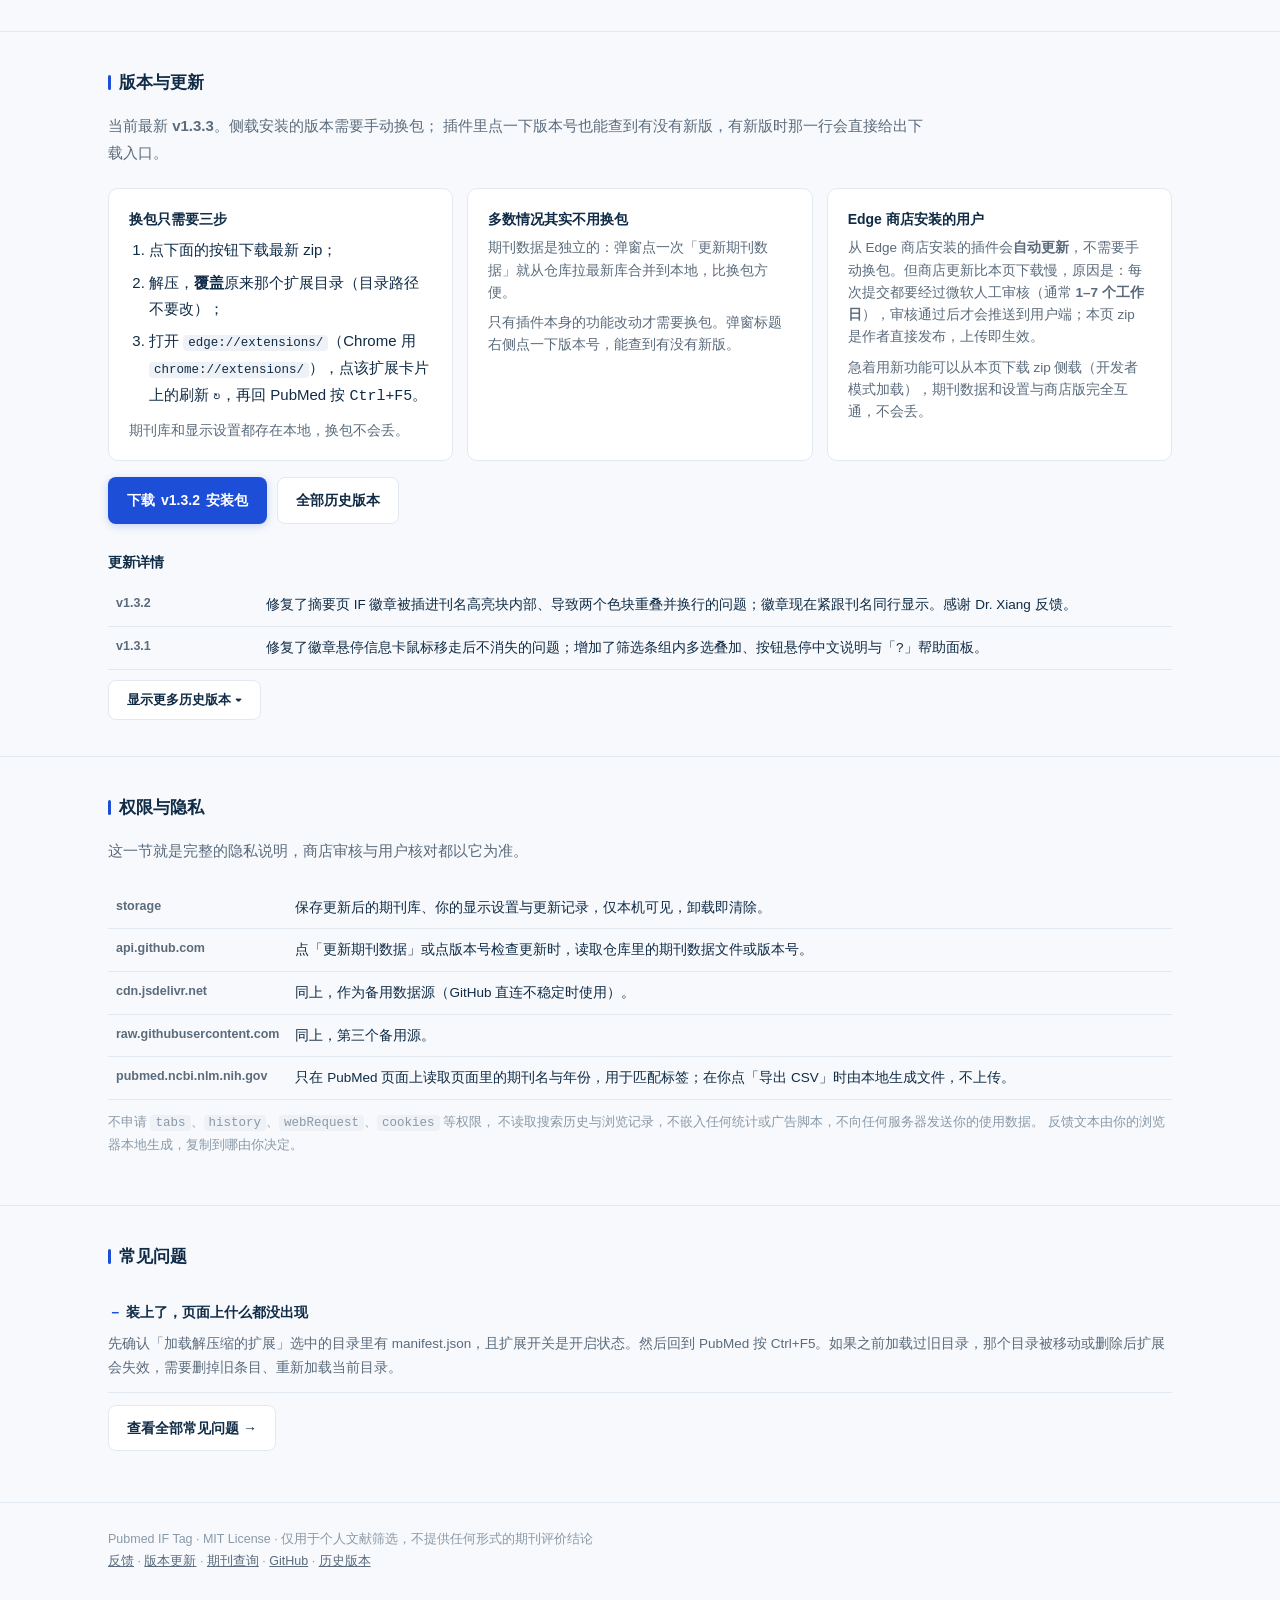
==== commit edc329cf: "对比表修正：Scholarscope部分收费，补充Lazy Scholar维护状态说明" ====
--- a/site/index.html
+++ b/site/index.html
@@ -71,9 +71,30 @@
     display:inline-block;padding:1px 9px;border-radius:999px;
     background:#E0EDE8;color:var(--if20ink);font-size:12px;font-weight:600;
   }
-  section{padding:36px 0;border-bottom:1px solid var(--line);scroll-margin-top:24px}
+  section{padding:36px 0;border-bottom:1px solid var(--line);scroll-margin-top:60px}
   h2{font-size:17px;margin:0 0 16px;display:flex;align-items:center;gap:8px}
   h2::before{content:"";width:3px;height:15px;background:var(--brand);border-radius:2px}
+
+  /* 顶部导航栏 */
+  .topbar{
+    position:sticky;top:0;z-index:50;background:rgba(255,255,255,.92);backdrop-filter:blur(8px);
+    border-bottom:1px solid var(--line);
+  }
+  .topbar .wrap{display:flex;align-items:center;justify-content:space-between;height:48px}
+  .topbar .brand{display:flex;align-items:center;gap:8px;font-weight:700;font-size:15px;color:var(--ink);text-decoration:none}
+  .topbar .brand img{width:24px;height:24px;border-radius:5px}
+  .topbar .nav{display:flex;align-items:center;gap:16px;font-size:13.5px}
+  .topbar .nav a{color:var(--sub);text-decoration:none}
+  .topbar .nav a:hover{color:var(--ink)}
+  .topbar .nav .btn{padding:6px 14px;font-size:13px}
+
+  /* Hero 卖点 */
+  .sellpoints{display:grid;grid-template-columns:repeat(3,1fr);gap:12px;margin:20px 0 22px}
+  .sellpoints .sp{background:#fff;border:1px solid var(--line);border-radius:10px;padding:14px 16px;text-align:left}
+  .sellpoints .sp .ico{font-size:22px;margin-bottom:6px}
+  .sellpoints .sp b{display:block;font-size:13.5px;margin-bottom:3px}
+  .sellpoints .sp span{font-size:12.5px;color:var(--sub);line-height:1.5}
+  @media(max-width:640px){.sellpoints{grid-template-columns:1fr}}
   .grid{display:grid;grid-template-columns:repeat(auto-fit,minmax(300px,1fr));gap:14px}
   .card{background:var(--card);border:1px solid var(--line);border-radius:10px;padding:18px 20px}
   .card h3{font-size:14px;margin:0 0 6px;font-weight:600}
@@ -121,6 +142,9 @@
   .warn{background:#fff9ed;border:1px solid #f5e3c2;border-left:3px solid #d99a2b;border-radius:8px;padding:12px 16px;font-size:13.5px;color:#6b4d14;margin-top:14px}
   table{width:100%;border-collapse:collapse;font-size:13.5px}
   th,td{text-align:left;padding:9px 8px;border-bottom:1px solid var(--line);vertical-align:top}
+  .cmp th:first-child,.cmp td:first-child{font-weight:600}
+  .cmp .us{background:#f0f7f4}
+  .cmp .us-col{background:#E0EDE8;font-weight:700;color:var(--if20ink)}
   th{color:var(--sub);font-weight:600;font-size:12.5px;width:150px}
   details{border-bottom:1px solid var(--line);padding:12px 0}
   details:last-child{border-bottom:none}
@@ -193,23 +217,35 @@
 </head>
 <body>
 
+<nav class="topbar">
+  <div class="wrap">
+    <a class="brand" href="#"><img src="./icons/icon48.png" alt="logo"> Pubmed IF Tag</a>
+    <div class="nav">
+      <a href="#faq">常见问题</a>
+      <a class="btn btn-primary" data-dl data-dl-static href="./download/Pubmed-IF-Tag-v1.3.3.zip">下载</a>
+    </div>
+  </div>
+</nav>
+
 <header>
   <div class="wrap">
-    <h1>Pubmed IF Tag</h1>
+    <h1>在 PubMed 上一眼看到期刊影响因子</h1>
     <p class="lead">
-      在 PubMed 搜索结果和文章详情页自动标注期刊<b>影响因子（IF）</b>和 <b>JCR / 中科院分区</b>。
-      ScholarScope 的免费替代，内置 13575 本期刊（JCR 2025 + 中科院分区表 2025），
-      数据存在你自己电脑上，不联网采集、不上传任何浏览记录。
+      装个浏览器扩展，搜索结果自动按 IF 分档着色、筛选、导出，不用再逐个查期刊。
+      内置 13575 本期刊（JCR 2025 + 中科院分区表 2025），数据存在你自己电脑上，不联网采集、不上传任何浏览记录。
     </p>
+    <div class="sellpoints">
+      <div class="sp"><div class="ico">🔒</div><b>本地运行</b><span>纯前端注入，不发请求，不收集数据，断网也能标注</span></div>
+      <div class="sp"><div class="ico">📚</div><b>13500+ 期刊库</b><span>JCR 2025 影响因子 + 中科院 2025 分区，每年更新一次</span></div>
+      <div class="sp"><div class="ico">🎯</div><b>筛选 + 导出</b><span>按 IF 档位 / JCR / 中科院组合过滤，一键导出 CSV</span></div>
+    </div>
     <div class="btns">
-      <a class="btn btn-primary" data-dl data-dl-static href="./download/Pubmed-IF-Tag-v1.3.2.zip">下载扩展（zip）</a>
+      <a class="btn btn-primary" data-dl data-dl-static href="./download/Pubmed-IF-Tag-v1.3.3.zip">下载扩展（zip）</a>
       <a class="btn btn-ghost" href="./search.html">在线查期刊分区</a>
-      <a class="btn btn-ghost" href="#feedback">反馈无 IF 标签的期刊</a>
       <a class="btn btn-ghost" href="https://github.com/lovest117/pubmed-if-tag">GitHub 仓库</a>
-      <a class="btn btn-ghost" href="https://github.com/lovest117/pubmed-if-tag/releases">历史版本</a>
     </div>
     <p class="meta">
-      版本 <b data-ver data-ver-static>v1.3.2</b> ·
+      版本 <b data-ver data-ver-static>v1.3.3</b> ·
       <span class="pill" title="两套指标均为当前最新年度版本，每年更新一次">数据：Clarivate JCR 2025 + 中科院分区表 2025</span>
       · MIT 许可
     </p>
@@ -283,6 +319,32 @@
         <p>只有你点更新或点版本号检查时才联网。期刊库与设置都存在 <code>chrome.storage.local</code>，不采集、不上传。</p>
       </div>
     </div>
+  </div>
+</section>
+
+<section>
+  <div class="wrap">
+    <h2>和同类工具比一比</h2>
+    <table class="cmp">
+      <tr>
+        <th></th>
+        <th>Lazy Scholar</th>
+        <th>Scholarscope</th>
+        <th class="us-col">本插件</th>
+      </tr>
+      <tr><td>影响因子标注</td><td>✅</td><td>✅</td><td class="us">✅</td></tr>
+      <tr><td>JCR 分区（Q1–Q4）</td><td>❌</td><td>✅</td><td class="us">✅</td></tr>
+      <tr><td>中科院分区 + Top</td><td>❌</td><td>❌</td><td class="us">✅</td></tr>
+      <tr><td>结果页组合筛选条</td><td>❌</td><td>部分</td><td class="us">✅ 多选叠加</td></tr>
+      <tr><td>导出 CSV</td><td>❌</td><td>❌</td><td class="us">✅ 仅导出可见条目</td></tr>
+      <tr><td>服务器依赖</td><td>美国节点</td><td>上海节点</td><td class="us">无，纯本地</td></tr>
+      <tr><td>隐私</td><td>需联网请求</td><td>需联网请求</td><td class="us">零请求，断网可用</td></tr>
+      <tr><td>价格</td><td>免费</td><td>部分收费</td><td class="us">免费开源 MIT</td></tr>
+    </table>
+    <p class="figcap">
+      同类工具信息基于公开版本（2026-11），如有出入以官方为准。Lazy Scholar 为个人维护、2026 年初发布 3.0 重写版；Scholarscope 核心功能需付费使用。
+      本插件核心差异：本地运行不依赖服务器、内置中科院分区、支持筛选与 CSV 导出。
+    </p>
   </div>
 </section>
 
@@ -441,37 +503,14 @@
   </div>
 </section>
 
-<section>
+<section id="faq">
   <div class="wrap">
     <h2>常见问题</h2>
-    <details>
+    <details open>
       <summary>装上了，页面上什么都没出现</summary>
       <p>先确认「加载解压缩的扩展」选中的目录里有 manifest.json，且扩展开关是开启状态。然后回到 PubMed 按 Ctrl+F5。如果之前加载过旧目录，那个目录被移动或删除后扩展会失效，需要删掉旧条目、重新加载当前目录。</p>
     </details>
-    <details>
-      <summary>筛选条为什么有时看不见</summary>
-      <p>筛选条只出现在搜索结果页（有结果列表时），文章详情页和 PMC 页面不显示。往下滚动时它会贴在 PubMed 顶部导航的下沿常驻；如果结果被筛到 0 条，筛选条仍然在，点「全部」即可还原。</p>
-    </details>
-    <details>
-      <summary>导出 CSV 里为什么只有几条</summary>
-      <p>导出的范围是<b>当前筛选后可见的条目</b>，这是刻意设计的：先把不想要的筛掉，再导出就是干净的清单。想要全部就点「全部」再导出。</p>
-    </details>
-    <details>
-      <summary>某个期刊没有 IF 标签</summary>
-      <p>说明库里还没收录，或者 PubMed 显示的缩写与库里写法不一致。在上面反馈区只填刊名就行 —— IF 和分区由系统从内置库自动查，补录后你在弹窗点一次「更新期刊数据」就能拿到。</p>
-    </details>
-    <details>
-      <summary>点「更新期刊数据」没反应或报错</summary>
-      <p>更新需要访问 GitHub。如果网络受限，可以改用「打开 GitHub（手动更新）」到仓库页面自行查看 <code>data/journal-if.js</code>，或在本页重新下载最新 zip 覆盖解压目录，再到扩展页点刷新。任何情况下都不会影响已有标签显示。</p>
-    </details>
-    <details>
-      <summary>数据准确吗，能引用吗</summary>
-      <p>内置数据来自 Clarivate JCR 2025（2026 年 6 月发布）与中国科学院文献情报中心《期刊分区表》2025 版。两套指标每年更新，正式投稿、评职称等场合请以官方数据为准，本扩展只用于快速筛选文献。</p>
-    </details>
-    <details>
-      <summary>会不会和其他插件冲突</summary>
-      <p>只操作 PubMed 页面里引用行的文本与徽章，不改动 PubMed 自身结构，一般可与 ScholarScope 等共存，但不建议同时开两个同类插件，以免重复标注。</p>
-    </details>
+    <p style="margin-top:12px"><a class="btn btn-ghost" href="./faq.html">查看全部常见问题 →</a></p>
   </div>
 </section>
 
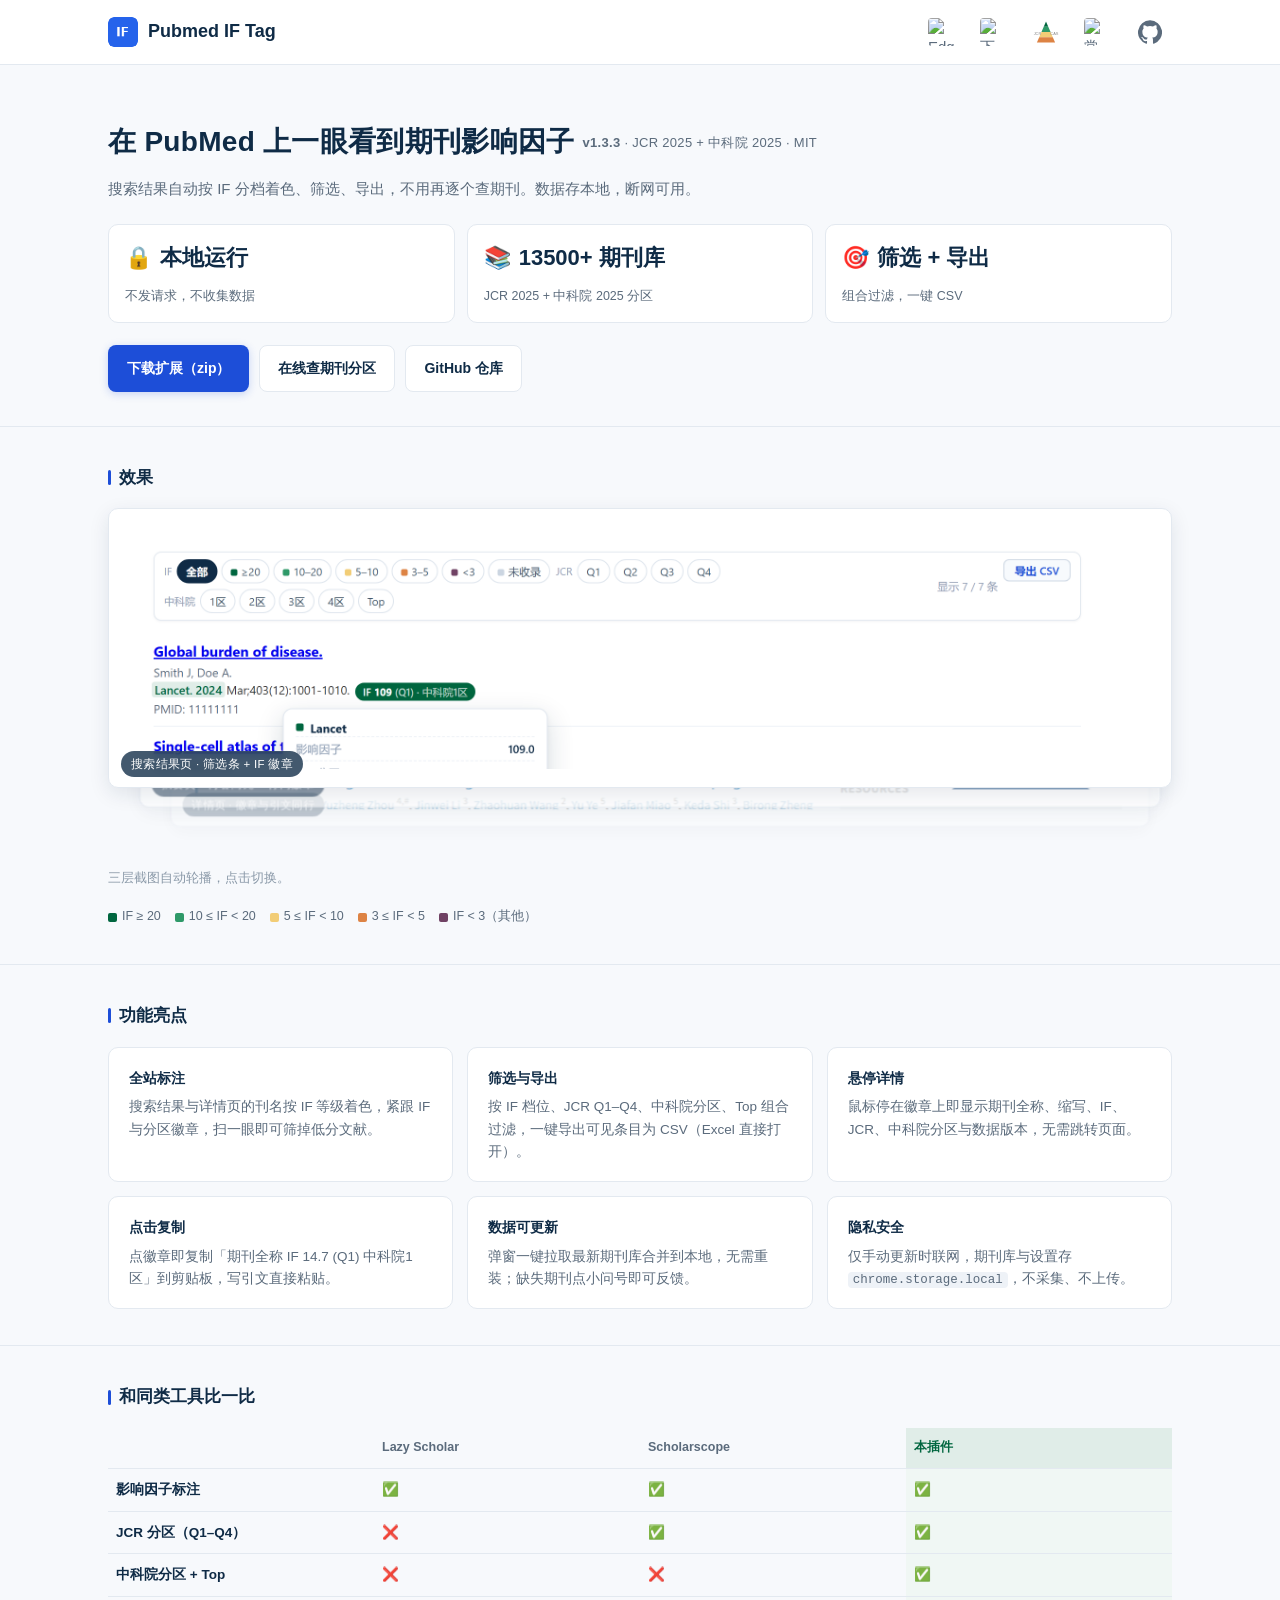
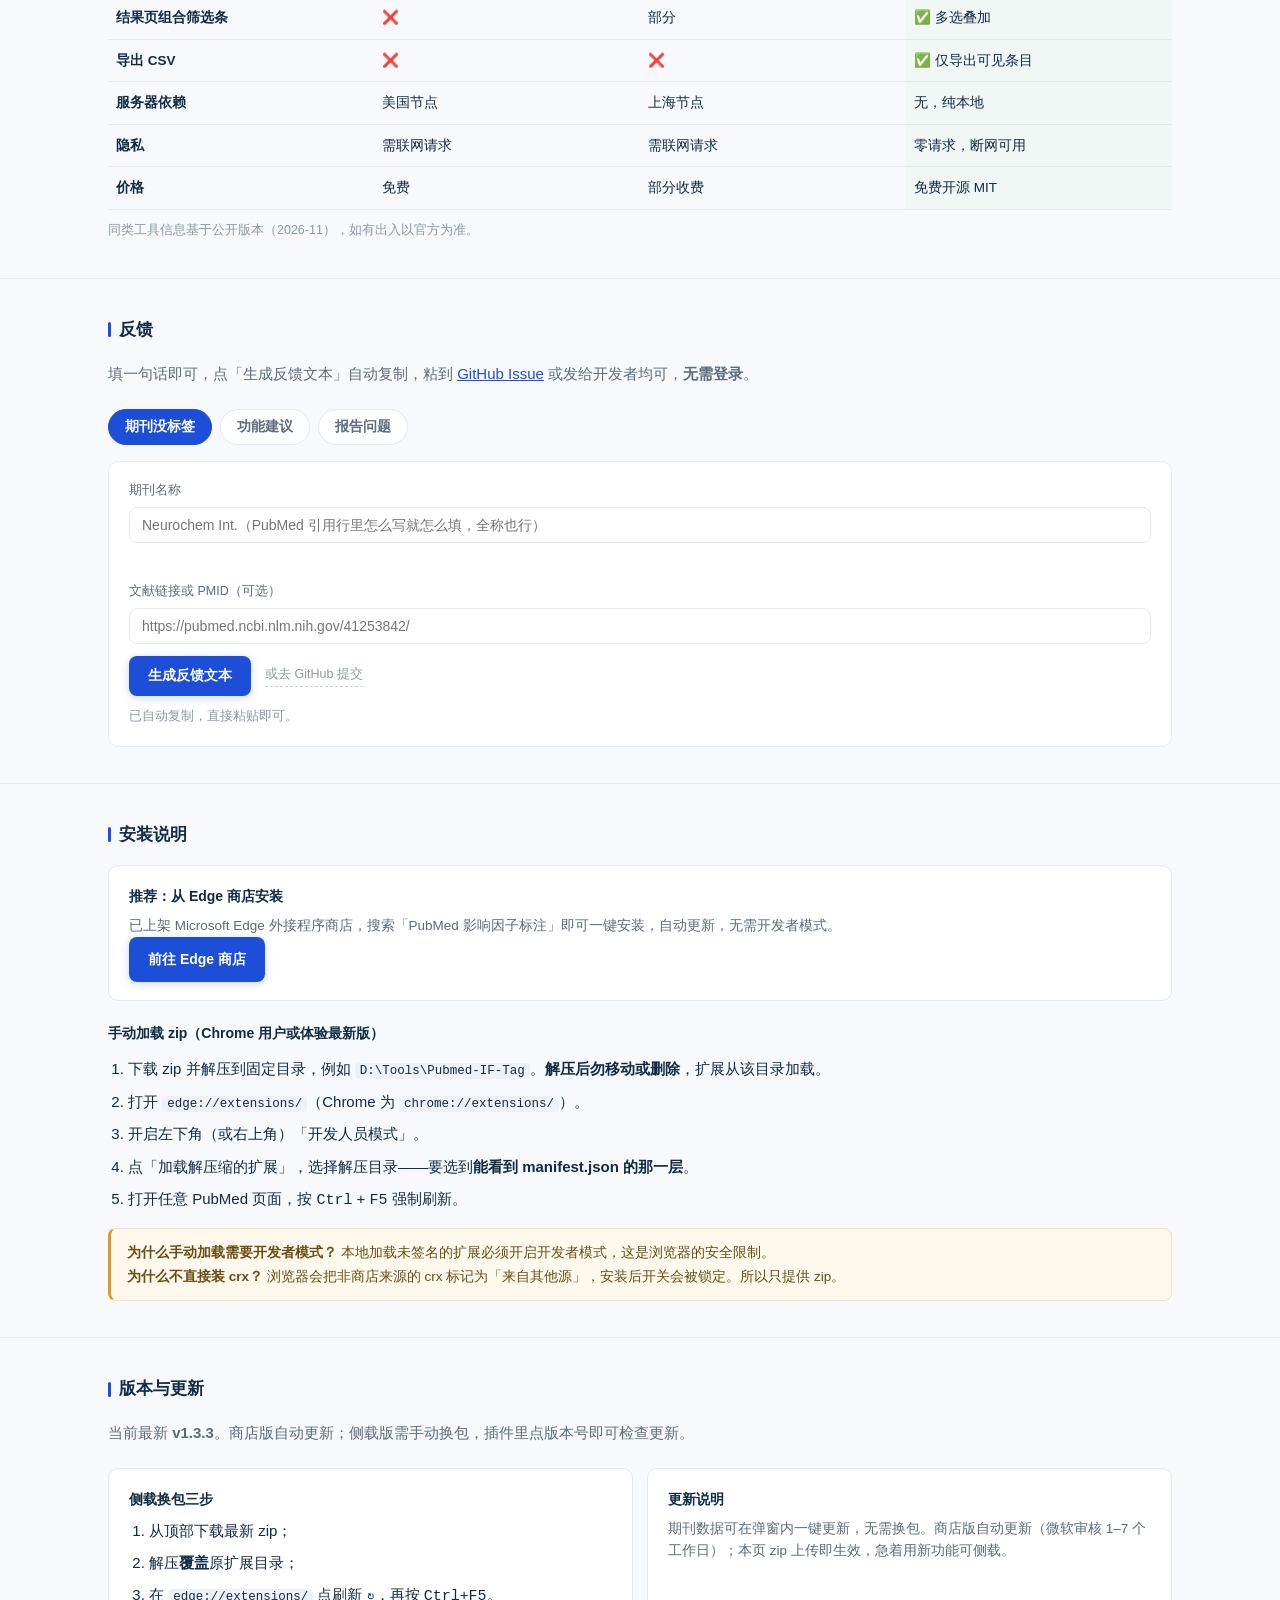
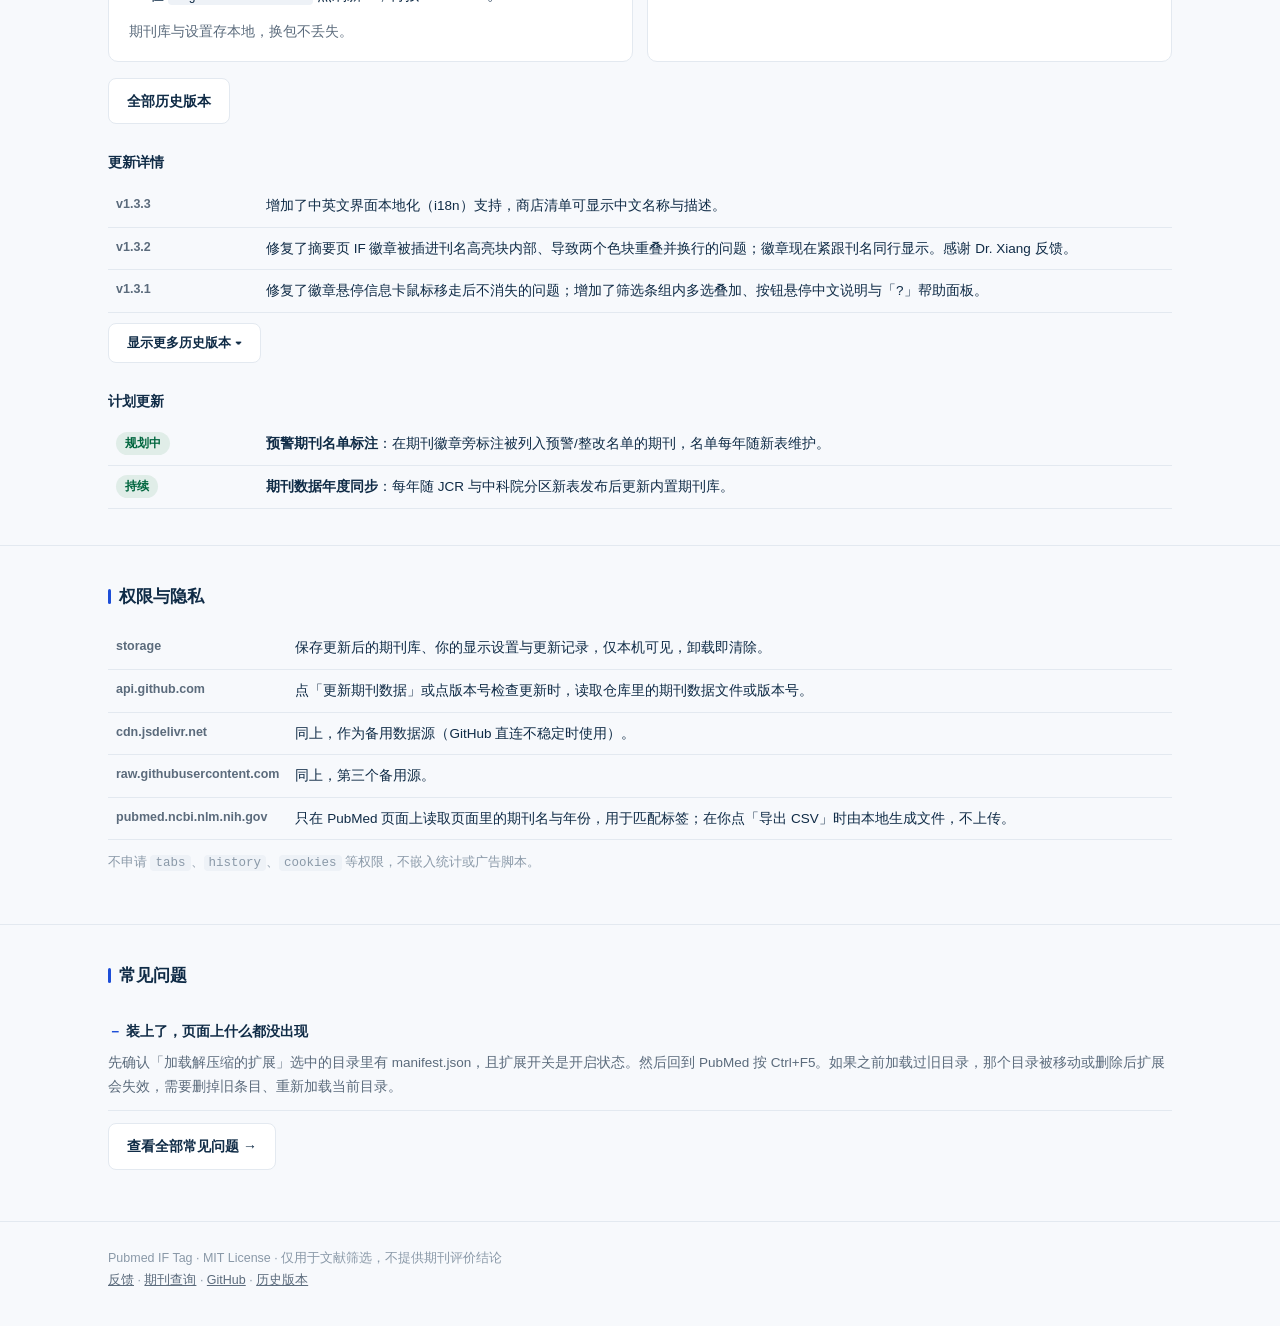
==== commit d6bacfa6: "官网：补 v1.3.3 更新记录，新增计划更新路线（预警期刊标注、年度数据同步）" ====
--- a/site/index.html
+++ b/site/index.html
@@ -80,19 +80,22 @@
     position:sticky;top:0;z-index:50;background:rgba(255,255,255,.92);backdrop-filter:blur(8px);
     border-bottom:1px solid var(--line);
   }
-  .topbar .wrap{display:flex;align-items:center;justify-content:space-between;height:48px}
-  .topbar .brand{display:flex;align-items:center;gap:8px;font-weight:700;font-size:15px;color:var(--ink);text-decoration:none}
-  .topbar .brand img{width:24px;height:24px;border-radius:5px}
-  .topbar .nav{display:flex;align-items:center;gap:16px;font-size:13.5px}
-  .topbar .nav a{color:var(--sub);text-decoration:none}
-  .topbar .nav a:hover{color:var(--ink)}
-  .topbar .nav .btn{padding:6px 14px;font-size:13px}
+  .topbar .wrap{display:flex;align-items:center;justify-content:space-between;height:64px}
+  .topbar .brand{display:flex;align-items:center;gap:10px;font-weight:700;font-size:18px;color:var(--ink);text-decoration:none}
+  .topbar .brand img{width:30px;height:30px;border-radius:6px}
+  .topbar .nav{display:flex;align-items:center;gap:8px}
+  .topbar .nav a{display:inline-flex;align-items:center;justify-content:center;width:44px;height:44px;border-radius:10px;color:var(--sub);text-decoration:none;transition:background .15s}
+  .topbar .nav a:hover{background:var(--line);color:var(--ink)}
+  .topbar .nav a svg{width:26px;height:26px}
+  .topbar .nav a img{width:28px;height:28px;border-radius:4px;object-fit:contain}
+  .topbar .nav a.brand-icon svg{fill:currentColor;stroke:none;width:24px;height:24px}
 
   /* Hero 卖点 */
   .sellpoints{display:grid;grid-template-columns:repeat(3,1fr);gap:12px;margin:20px 0 22px}
   .sellpoints .sp{background:#fff;border:1px solid var(--line);border-radius:10px;padding:14px 16px;text-align:left}
-  .sellpoints .sp .ico{font-size:22px;margin-bottom:6px}
-  .sellpoints .sp b{display:block;font-size:13.5px;margin-bottom:3px}
+  .sellpoints .sp .head{display:flex;align-items:center;gap:8px;margin-bottom:4px}
+  .sellpoints .sp .ico{font-size:22px}
+  .sellpoints .sp b{font-size:22px}
   .sellpoints .sp span{font-size:12.5px;color:var(--sub);line-height:1.5}
   @media(max-width:640px){.sellpoints{grid-template-columns:1fr}}
   .grid{display:grid;grid-template-columns:repeat(auto-fit,minmax(300px,1fr));gap:14px}
@@ -221,34 +224,46 @@
   <div class="wrap">
     <a class="brand" href="#"><img src="./icons/icon48.png" alt="logo"> Pubmed IF Tag</a>
     <div class="nav">
-      <a href="#faq">常见问题</a>
-      <a class="btn btn-primary" data-dl data-dl-static href="./download/Pubmed-IF-Tag-v1.3.3.zip">下载</a>
+      <a href="https://microsoftedge.microsoft.com/addons/detail/0rdck9bnlbp" target="_blank" rel="noopener" title="Edge 商店安装" aria-label="Edge 商店安装">
+        <img src="./icons/edge-logo.png" alt="Edge 商店">
+      </a>
+      <a data-dl data-dl-static href="./download/Pubmed-IF-Tag-v1.3.3.zip" title="下载扩展 (zip)" aria-label="下载扩展">
+        <img src="./icons/zip.png" alt="下载 zip">
+      </a>
+      <a href="./search.html" title="在线查期刊分区" aria-label="在线查期刊分区">
+        <svg viewBox="0 0 40 40" xmlns="http://www.w3.org/2000/svg">
+          <polygon points="20,4 16.5,12 23.5,12" fill="#00663F"/>
+          <polygon points="16.5,12 23.5,12 27,20 13,20" fill="#2E9968"/>
+          <polygon points="13,20 27,20 30.5,28 9.5,28" fill="#F2CD76"/>
+          <polygon points="9.5,28 30.5,28 34,36 6,36" fill="#DD8344"/>
+          <text x="1" y="24" font-size="6" fill="#888" font-family="sans-serif">JCR</text>
+          <text x="39" y="24" font-size="6" fill="#888" font-family="sans-serif" text-anchor="end">CAS</text>
+        </svg>
+      </a>
+      <a href="#faq" title="常见问题" aria-label="常见问题">
+        <img src="./icons/faq.png" alt="常见问题">
+      </a>
+      <a href="https://github.com/lovest117/pubmed-if-tag" target="_blank" rel="noopener" title="GitHub 仓库" aria-label="GitHub 仓库" class="brand-icon">
+        <svg viewBox="0 0 24 24"><path d="M12 .3a12 12 0 00-3.79 23.39c.6.11.82-.26.82-.58v-2.03c-3.34.73-4.04-1.61-4.04-1.61-.55-1.39-1.33-1.76-1.33-1.76-1.08-.74.08-.73.08-.73 1.2.08 1.84 1.24 1.84 1.24 1.07 1.83 2.81 1.3 3.5 1 .1-.78.42-1.31.76-1.61-2.66-.3-5.47-1.33-5.47-5.93 0-1.31.47-2.38 1.24-3.22-.13-.3-.54-1.52.11-3.18 0 0 1-.32 3.3 1.23a11.5 11.5 0 016 0c2.28-1.55 3.28-1.23 3.28-1.23.65 1.66.24 2.88.12 3.18.77.84 1.23 1.9 1.23 3.22 0 4.61-2.8 5.63-5.48 5.92.43.37.81 1.1.81 2.22v3.29c0 .32.22.7.83.58A12 12 0 0012 .3z"/></svg>
+      </a>
     </div>
   </div>
 </nav>
 
 <header>
   <div class="wrap">
-    <h1>在 PubMed 上一眼看到期刊影响因子</h1>
-    <p class="lead">
-      装个浏览器扩展，搜索结果自动按 IF 分档着色、筛选、导出，不用再逐个查期刊。
-      内置 13575 本期刊（JCR 2025 + 中科院分区表 2025），数据存在你自己电脑上，不联网采集、不上传任何浏览记录。
-    </p>
+    <h1>在 PubMed 上一眼看到期刊影响因子 <span style="font-size:13px;font-weight:400;color:var(--sub);vertical-align:middle"><b data-ver data-ver-static>v1.3.3</b> · JCR 2025 + 中科院 2025 · MIT</span></h1>
+    <p class="lead">搜索结果自动按 IF 分档着色、筛选、导出，不用再逐个查期刊。数据存本地，断网可用。</p>
     <div class="sellpoints">
-      <div class="sp"><div class="ico">🔒</div><b>本地运行</b><span>纯前端注入，不发请求，不收集数据，断网也能标注</span></div>
-      <div class="sp"><div class="ico">📚</div><b>13500+ 期刊库</b><span>JCR 2025 影响因子 + 中科院 2025 分区，每年更新一次</span></div>
-      <div class="sp"><div class="ico">🎯</div><b>筛选 + 导出</b><span>按 IF 档位 / JCR / 中科院组合过滤，一键导出 CSV</span></div>
+      <div class="sp"><div class="head"><div class="ico">🔒</div><b>本地运行</b></div><span>不发请求，不收集数据</span></div>
+      <div class="sp"><div class="head"><div class="ico">📚</div><b>13500+ 期刊库</b></div><span>JCR 2025 + 中科院 2025 分区</span></div>
+      <div class="sp"><div class="head"><div class="ico">🎯</div><b>筛选 + 导出</b></div><span>组合过滤，一键 CSV</span></div>
     </div>
     <div class="btns">
       <a class="btn btn-primary" data-dl data-dl-static href="./download/Pubmed-IF-Tag-v1.3.3.zip">下载扩展（zip）</a>
       <a class="btn btn-ghost" href="./search.html">在线查期刊分区</a>
       <a class="btn btn-ghost" href="https://github.com/lovest117/pubmed-if-tag">GitHub 仓库</a>
     </div>
-    <p class="meta">
-      版本 <b data-ver data-ver-static>v1.3.3</b> ·
-      <span class="pill" title="两套指标均为当前最新年度版本，每年更新一次">数据：Clarivate JCR 2025 + 中科院分区表 2025</span>
-      · MIT 许可
-    </p>
   </div>
 </header>
 
@@ -260,10 +275,7 @@
       <div class="card"><img src="./img/effect-abstract.png" alt="PubMed 摘要页：刊名高亮 + IF 徽章行内显示" loading="lazy"><span class="tag">摘要页 · 刊名高亮 + 行内徽章</span></div>
       <div class="card"><img src="./img/effect-detail.png" alt="文章详情页：Nat Commun 行内徽章" loading="lazy"><span class="tag">详情页 · 徽章与引文同行</span></div>
     </div>
-    <p class="figcap">
-      真实渲染：三层截图自动轮播，点击可手动切换。上方是搜索结果页（常驻筛选条 + IF 徽章 + 悬停详情卡），
-      摘要页与详情页中刊名按 IF 等级高亮，IF 徽章紧跟刊名同行显示。
-    </p>
+    <p class="figcap">三层截图自动轮播，点击切换。</p>
     <div class="legend">
       <span><i class="dot" style="background:#00663F"></i>IF ≥ 20</span>
       <span><i class="dot" style="background:#2E9968"></i>10 ≤ IF &lt; 20</span>
@@ -279,44 +291,28 @@
     <h2>功能亮点</h2>
     <div class="grid">
       <div class="card">
-        <h3>搜索结果页高亮</h3>
-        <p>引用行的「期刊缩写. 年份」按 IF 等级上色加粗，后面跟 IF 与分区徽章，扫一眼就能筛掉低分文献。</p>
+        <h3>全站标注</h3>
+        <p>搜索结果与详情页的刊名按 IF 等级着色，紧跟 IF 与分区徽章，扫一眼即可筛掉低分文献。</p>
       </div>
       <div class="card">
-        <h3>结果页筛选（1.3.0）</h3>
-        <p>结果列表上方常驻一条筛选条：按 IF 档位、JCR Q1–Q4、中科院 1–4 区、Top 组合过滤，只显示你要的文献，并实时告诉你「显示 X / Y 条」。</p>
+        <h3>筛选与导出</h3>
+        <p>按 IF 档位、JCR Q1–Q4、中科院分区、Top 组合过滤，一键导出可见条目为 CSV（Excel 直接打开）。</p>
       </div>
       <div class="card">
-        <h3>导出 CSV（1.3.0）</h3>
-        <p>把当前筛选后看得到的条目导出成 CSV：期刊、年份、IF、JCR、中科院、Top、标题、PMID、链接。直接进 Excel 或 EndNote 前的清单。</p>
+        <h3>悬停详情</h3>
+        <p>鼠标停在徽章上即显示期刊全称、缩写、IF、JCR、中科院分区与数据版本，无需跳转页面。</p>
       </div>
       <div class="card">
-        <h3>悬停信息卡（1.3.0）</h3>
-        <p>鼠标停在徽章上，弹出该刊全称、缩写、IF、JCR 分区、中科院分区与数据版本，不用点开任何页面。</p>
+        <h3>点击复制</h3>
+        <p>点徽章即复制「期刊全称 IF 14.7 (Q1) 中科院1区」到剪贴板，写引文直接粘贴。</p>
       </div>
       <div class="card">
-        <h3>文章详情页标注</h3>
-        <p>详情页引用行末尾追加同样的徽章，不用来回切页面查期刊。</p>
+        <h3>数据可更新</h3>
+        <p>弹窗一键拉取最新期刊库合并到本地，无需重装；缺失期刊点小问号即可反馈。</p>
       </div>
       <div class="card">
-        <h3>一键更新期刊库</h3>
-        <p>弹窗里点一下就从仓库拉取最新数据并合并到本地，不用重新安装扩展。三个源自动回退，任一可用即可成功。</p>
-      </div>
-      <div class="card">
-        <h3>反馈缺失期刊</h3>
-        <p>详情页遇到库里没有的期刊，会冒出一个小问号；点一下就把刊名带进反馈页，不用手打。IF 与分区由系统查表补。</p>
-      </div>
-      <div class="card">
-        <h3>可按需调设置</h3>
-        <p>弹窗右上角「设置」里可以关掉搜索页或详情页的标注、隐藏分区、改 IF 颜色阈值、切换紧凑样式。</p>
-      </div>
-      <div class="card">
-        <h3>点击徽章复制</h3>
-        <p>点一下 IF 徽章，就把「期刊全称 IF 14.7 (Q1) 中科院1区」复制进剪贴板，写综述引文时直接粘。</p>
-      </div>
-      <div class="card">
-        <h3>隐私</h3>
-        <p>只有你点更新或点版本号检查时才联网。期刊库与设置都存在 <code>chrome.storage.local</code>，不采集、不上传。</p>
+        <h3>隐私安全</h3>
+        <p>仅手动更新时联网，期刊库与设置存 <code>chrome.storage.local</code>，不采集、不上传。</p>
       </div>
     </div>
   </div>
@@ -341,10 +337,7 @@
       <tr><td>隐私</td><td>需联网请求</td><td>需联网请求</td><td class="us">零请求，断网可用</td></tr>
       <tr><td>价格</td><td>免费</td><td>部分收费</td><td class="us">免费开源 MIT</td></tr>
     </table>
-    <p class="figcap">
-      同类工具信息基于公开版本（2026-11），如有出入以官方为准。Lazy Scholar 为个人维护、2026 年初发布 3.0 重写版；Scholarscope 核心功能需付费使用。
-      本插件核心差异：本地运行不依赖服务器、内置中科院分区、支持筛选与 CSV 导出。
-    </p>
+    <p class="figcap">同类工具信息基于公开版本（2026-11），如有出入以官方为准。</p>
   </div>
 </section>
 
@@ -352,9 +345,9 @@
   <div class="wrap">
     <h2>反馈</h2>
     <p class="lead">
-      填一句话就行，点「生成反馈文本」会直接复制到剪贴板 —— 粘到
+      填一句话即可，点「生成反馈文本」自动复制，粘到
       <a href="https://github.com/lovest117/pubmed-if-tag/issues/new/choose">GitHub Issue</a>
-      里，或者随手发给开发者都可以，<b>不需要登录</b>。期刊没标签的，只填刊名，IF 和分区系统自己查。
+      或发给开发者均可，<b>无需登录</b>。
     </p>
 
     <div class="tabs">
@@ -374,7 +367,7 @@
         <a class="minor" id="issueJournal" href="https://github.com/lovest117/pubmed-if-tag/issues/new/choose" target="_blank" rel="noopener">或去 GitHub 提交</a>
       </div>
       <textarea id="outJournal" class="out" rows="8" readonly></textarea>
-      <p class="hint">生成后点一下文本框即可全选复制；已帮你复制好的话直接粘贴就行。</p>
+      <p class="hint">已自动复制，直接粘贴即可。</p>
     </div>
 
     <div class="panel" id="panel-idea">
@@ -397,7 +390,7 @@
         </div>
         <div>
           <label for="bugVer">插件版本（可选）</label>
-          <input id="bugVer" placeholder="v1.3.2" autocomplete="off">
+          <input id="bugVer" placeholder="v1.3.3" autocomplete="off">
         </div>
       </div>
       <div class="actions">
@@ -405,24 +398,30 @@
         <a class="minor" id="issueBug" href="https://github.com/lovest117/pubmed-if-tag/issues/new/choose" target="_blank" rel="noopener">或去 GitHub 提交</a>
       </div>
       <textarea id="outBug" class="out" rows="8" readonly></textarea>
-      <p class="hint">截图没法通过网页代为上传；走到 GitHub 那一步时可以直接把截图拖进输入框。</p>
+      <p class="hint">截图请在 GitHub Issue 中直接拖入。</p>
     </div>
   </div>
 </section>
 
 <section>
   <div class="wrap">
-    <h2>安装说明（Edge / Chrome）</h2>
+    <h2>安装说明</h2>
+    <div class="card" style="margin-bottom:16px">
+      <h3>推荐：从 Edge 商店安装</h3>
+      <p>已上架 Microsoft Edge 外接程序商店，搜索「PubMed 影响因子标注」即可一键安装，自动更新，无需开发者模式。</p>
+      <p><a class="btn btn-primary" href="https://microsoftedge.microsoft.com/addons/detail/0rdck9bnlbp" target="_blank" rel="noopener">前往 Edge 商店</a></p>
+    </div>
+    <h3 style="font-size:14px;font-weight:600;margin:20px 0 10px">手动加载 zip（Chrome 用户或体验最新版）</h3>
     <ol>
-      <li>下载上面的 zip，解压到任意固定目录，例如 <code>D:\Tools\Pubmed-IF-Tag</code>。<b>解压后这个目录以后不要移动或删除</b>，扩展直接从这个目录加载。</li>
-      <li>打开 <code>edge://extensions/</code>（Chrome 是 <code>chrome://extensions/</code>）。</li>
-      <li>打开左下角（或右上角）的「开发人员模式」。</li>
-      <li>点「加载解压缩的扩展」，选择第 1 步解压出来的目录 —— 要选到<b>能看到 manifest.json 的那一层</b>。</li>
+      <li>下载 zip 并解压到固定目录，例如 <code>D:\Tools\Pubmed-IF-Tag</code>。<b>解压后勿移动或删除</b>，扩展从该目录加载。</li>
+      <li>打开 <code>edge://extensions/</code>（Chrome 为 <code>chrome://extensions/</code>）。</li>
+      <li>开启左下角（或右上角）「开发人员模式」。</li>
+      <li>点「加载解压缩的扩展」，选择解压目录——要选到<b>能看到 manifest.json 的那一层</b>。</li>
       <li>打开任意 PubMed 页面，按 <kbd>Ctrl</kbd> + <kbd>F5</kbd> 强制刷新。</li>
     </ol>
     <div class="warn">
-      <b>为什么必须开开发者模式？</b> 这个扩展没有上架 Edge 商店（上架需要开发者账号与审核），本地加载未签名的扩展就只能走「加载解压缩的扩展」。<br>
-      <b>为什么不直接装 crx？</b> Edge 会把非商店来源的 crx 标记为「来自其他源」，安装后开关会被锁定、无法启用。所以只提供 zip。
+      <b>为什么手动加载需要开发者模式？</b> 本地加载未签名的扩展必须开启开发者模式，这是浏览器的安全限制。<br>
+      <b>为什么不直接装 crx？</b> 浏览器会把非商店来源的 crx 标记为「来自其他源」，安装后开关会被锁定。所以只提供 zip。
     </div>
   </div>
 </section>
@@ -431,38 +430,31 @@
   <div class="wrap">
     <h2>版本与更新</h2>
     <p class="lead">
-      当前最新 <b data-ver data-ver-static>v1.3.2</b>。侧载安装的版本需要手动换包；
-      插件里点一下版本号也能查到有没有新版，有新版时那一行会直接给出下载入口。
+      当前最新 <b data-ver data-ver-static>v1.3.3</b>。商店版自动更新；侧载版需手动换包，插件里点版本号即可检查更新。
     </p>
     <div class="grid">
       <div class="card">
-        <h3>换包只需要三步</h3>
+        <h3>侧载换包三步</h3>
         <ol>
-          <li>点下面的按钮下载最新 zip；</li>
-          <li>解压，<b>覆盖</b>原来那个扩展目录（目录路径不要改）；</li>
-          <li>打开 <code>edge://extensions/</code>（Chrome 用 <code>chrome://extensions/</code>），点该扩展卡片上的刷新 ↻，再回 PubMed 按 <kbd>Ctrl</kbd>+<kbd>F5</kbd>。</li>
+          <li>从顶部下载最新 zip；</li>
+          <li>解压<b>覆盖</b>原扩展目录；</li>
+          <li>在 <code>edge://extensions/</code> 点刷新 ↻，再按 <kbd>Ctrl</kbd>+<kbd>F5</kbd>。</li>
         </ol>
-        <p class="meta" style="margin-top:10px">期刊库和显示设置都存在本地，换包不会丢。</p>
+        <p class="meta" style="margin-top:10px">期刊库与设置存本地，换包不丢失。</p>
       </div>
       <div class="card">
-        <h3>多数情况其实不用换包</h3>
-        <p>期刊数据是独立的：弹窗点一次「更新期刊数据」就从仓库拉最新库合并到本地，比换包方便。</p>
-        <p style="margin-top:8px">只有插件本身的功能改动才需要换包。弹窗标题右侧点一下版本号，能查到有没有新版。</p>
-      </div>
-      <div class="card">
-        <h3>Edge 商店安装的用户</h3>
-        <p>从 Edge 商店安装的插件会<b>自动更新</b>，不需要手动换包。但商店更新比本页下载慢，原因是：每次提交都要经过微软人工审核（通常 <b>1–7 个工作日</b>），审核通过后才会推送到用户端；本页 zip 是作者直接发布，上传即生效。</p>
-        <p style="margin-top:8px">急着用新功能可以从本页下载 zip 侧载（开发者模式加载），期刊数据和设置与商店版完全互通，不会丢。</p>
+        <h3>更新说明</h3>
+        <p>期刊数据可在弹窗内一键更新，无需换包。商店版自动更新（微软审核 1–7 个工作日）；本页 zip 上传即生效，急着用新功能可侧载。</p>
       </div>
     </div>
     <div class="btns" style="margin-top:16px">
-      <a class="btn btn-primary" data-dl data-dl-static href="./download/Pubmed-IF-Tag-v1.3.2.zip">下载 <span data-ver-static>v1.3.2</span> 安装包</a>
       <a class="btn btn-ghost" href="https://github.com/lovest117/pubmed-if-tag/releases">全部历史版本</a>
     </div>
 
     <h3 style="font-size:14px;font-weight:600;margin:26px 0 10px">更新详情</h3>
     <table>
       <tbody>
+      <tr><th>v1.3.3</th><td>增加了中英文界面本地化（i18n）支持，商店清单可显示中文名称与描述。</td></tr>
       <tr><th>v1.3.2</th><td>修复了摘要页 IF 徽章被插进刊名高亮块内部、导致两个色块重叠并换行的问题；徽章现在紧跟刊名同行显示。感谢 Dr. Xiang 反馈。</td></tr>
       <tr><th>v1.3.1</th><td>修复了徽章悬停信息卡鼠标移走后不消失的问题；增加了筛选条组内多选叠加、按钮悬停中文说明与「?」帮助面板。</td></tr>
       </tbody>
@@ -481,13 +473,20 @@
       </tbody>
     </table>
     <button id="showOld" class="btn btn-ghost" style="margin-top:10px;font-size:13px">显示更多历史版本 ▾</button>
+
+    <h3 style="font-size:14px;font-weight:600;margin:26px 0 10px">计划更新</h3>
+    <table>
+      <tbody>
+      <tr><th><span class="pill">规划中</span></th><td><b>预警期刊名单标注</b>：在期刊徽章旁标注被列入预警/整改名单的期刊，名单每年随新表维护。</td></tr>
+      <tr><th><span class="pill">持续</span></th><td><b>期刊数据年度同步</b>：每年随 JCR 与中科院分区新表发布后更新内置期刊库。</td></tr>
+      </tbody>
+    </table>
   </div>
 </section>
 
 <section id="privacy">
   <div class="wrap">
     <h2>权限与隐私</h2>
-    <p class="lead">这一节就是完整的隐私说明，商店审核与用户核对都以它为准。</p>
     <table>
       <tr><th>storage</th><td>保存更新后的期刊库、你的显示设置与更新记录，仅本机可见，卸载即清除。</td></tr>
       <tr><th>api.github.com</th><td>点「更新期刊数据」或点版本号检查更新时，读取仓库里的期刊数据文件或版本号。</td></tr>
@@ -496,9 +495,7 @@
       <tr><th>pubmed.ncbi.nlm.nih.gov</th><td>只在 PubMed 页面上读取页面里的期刊名与年份，用于匹配标签；在你点「导出 CSV」时由本地生成文件，不上传。</td></tr>
     </table>
     <p class="meta" style="margin-top:12px">
-      不申请 <code>tabs</code>、<code>history</code>、<code>webRequest</code>、<code>cookies</code> 等权限，
-      不读取搜索历史与浏览记录，不嵌入任何统计或广告脚本，不向任何服务器发送你的使用数据。
-      反馈文本由你的浏览器本地生成，复制到哪由你决定。
+      不申请 <code>tabs</code>、<code>history</code>、<code>cookies</code> 等权限，不嵌入统计或广告脚本。
     </p>
   </div>
 </section>
@@ -516,9 +513,8 @@
 
 <footer>
   <div class="wrap">
-    Pubmed IF Tag · MIT License · 仅用于个人文献筛选，不提供任何形式的期刊评价结论<br>
+    Pubmed IF Tag · MIT License · 仅用于文献筛选，不提供期刊评价结论<br>
     <a href="#feedback">反馈</a> ·
-    <a href="#update">版本更新</a> ·
     <a href="./search.html">期刊查询</a> ·
     <a href="https://github.com/lovest117/pubmed-if-tag">GitHub</a> ·
     <a href="https://github.com/lovest117/pubmed-if-tag/releases">历史版本</a>
@@ -532,7 +528,7 @@
   'use strict';
 
   var REPO = 'lovest117/pubmed-if-tag';
-  var FALLBACK_VER = 'v1.3.2';
+  var FALLBACK_VER = 'v1.3.3';
 
   /* ---------- 版本号：以 version.json 为准，静态值只是兜底 ---------- */
   function applyVersion(v) {
@@ -870,4 +866,4 @@
 </script>
 
 </body>
-</html>
+</html>
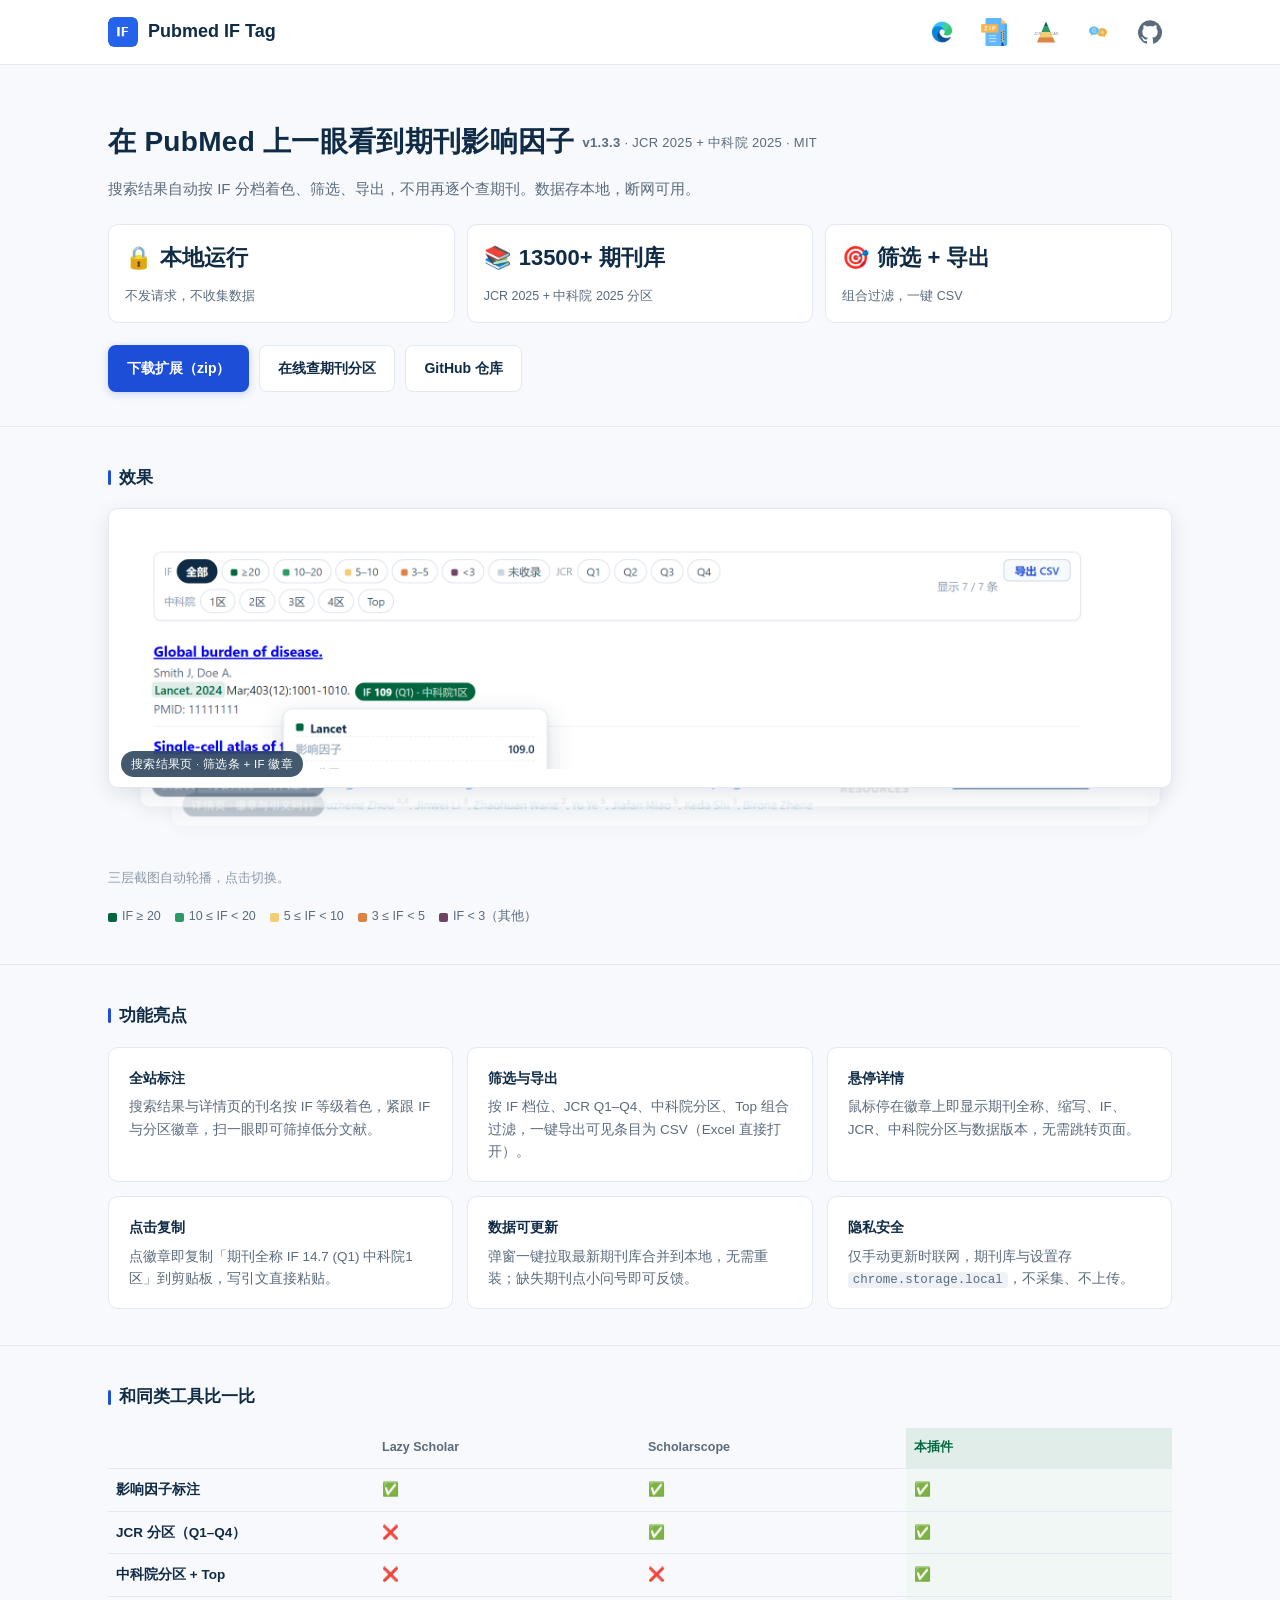
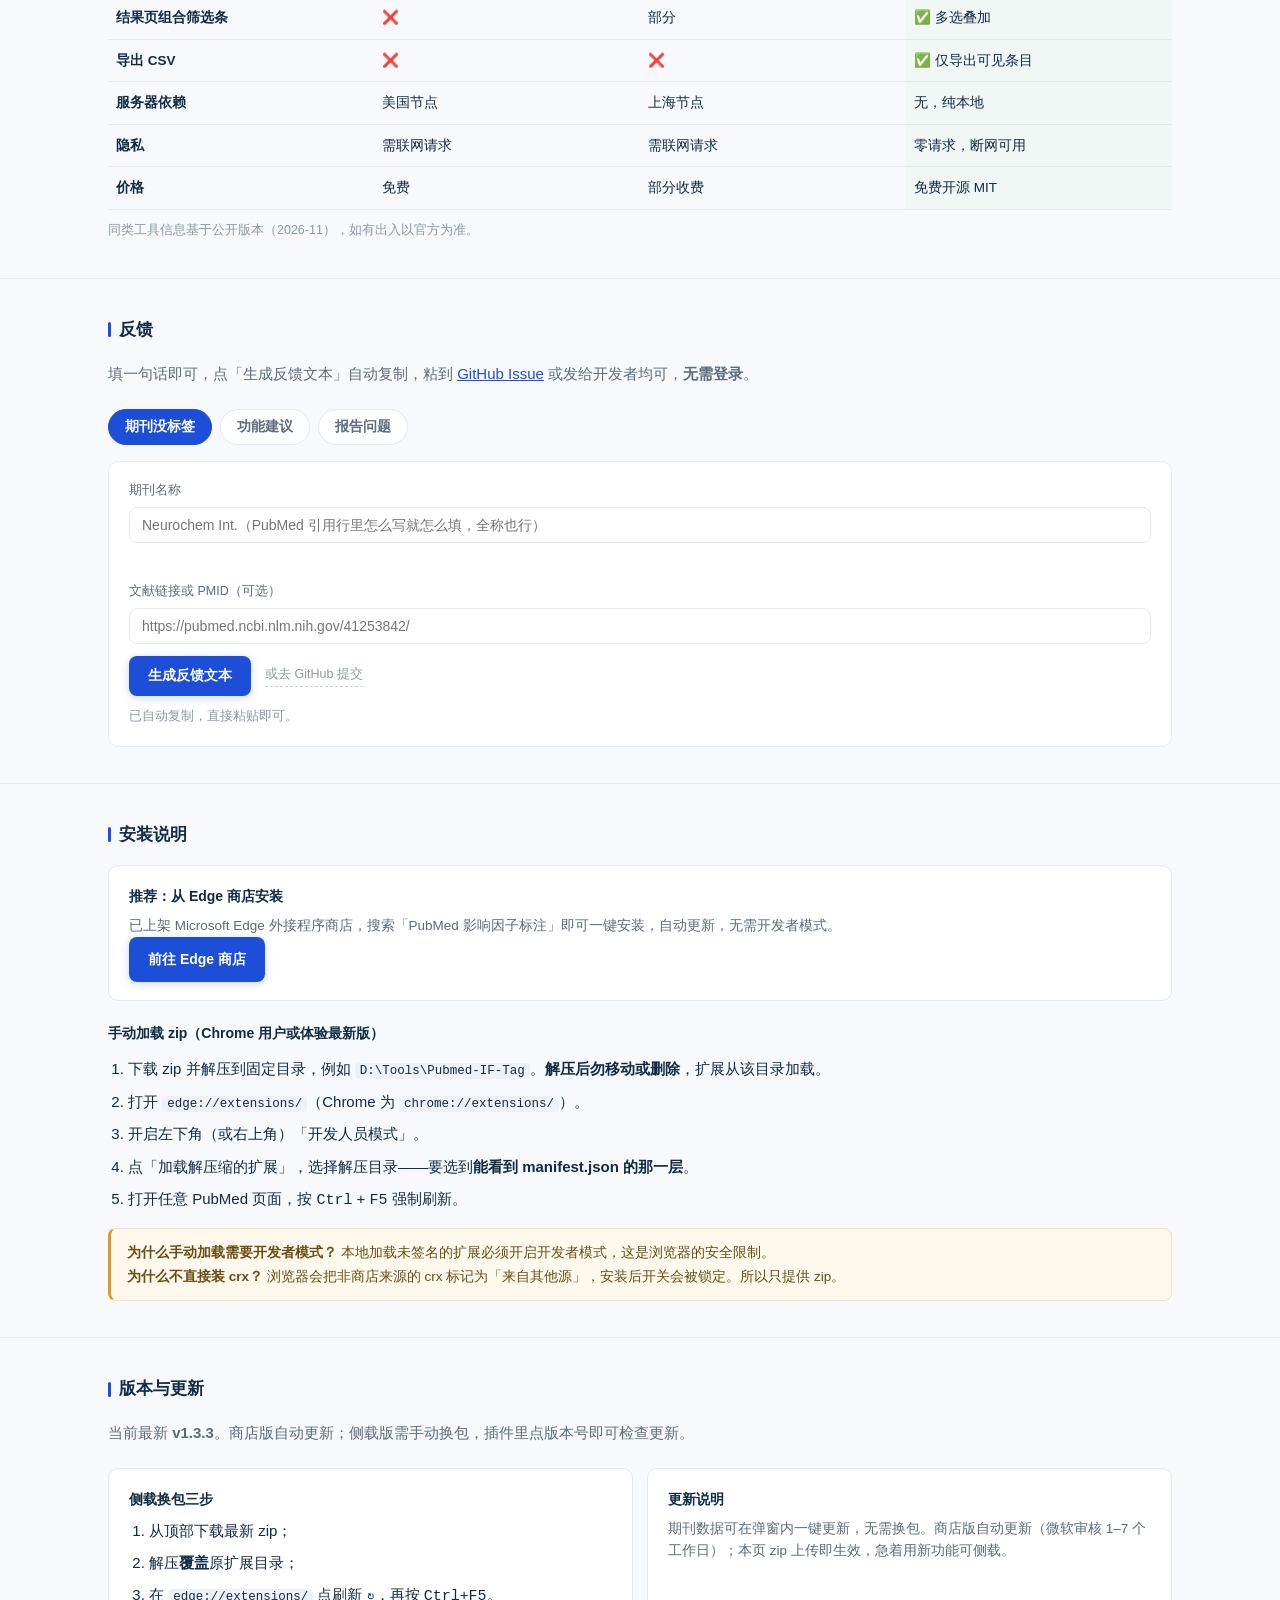
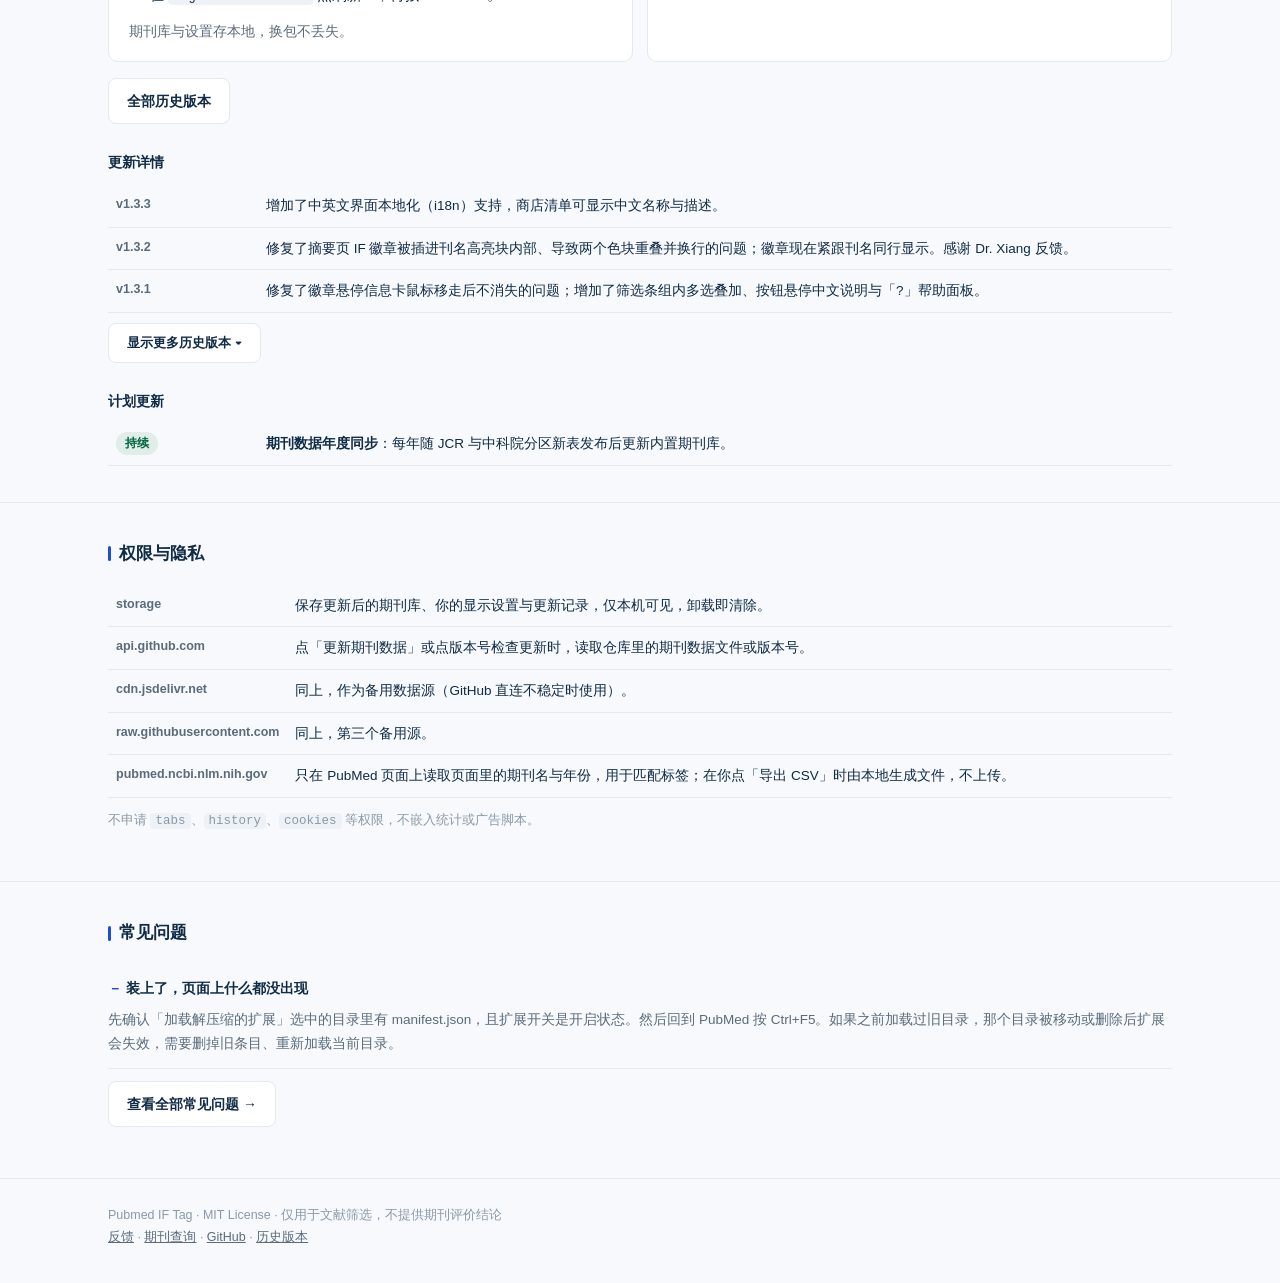
==== commit b6ec292e: "官网：路线图撤下未立项的预警期刊标注，仅保留年度数据同步" ====
--- a/site/index.html
+++ b/site/index.html
@@ -477,7 +477,6 @@
     <h3 style="font-size:14px;font-weight:600;margin:26px 0 10px">计划更新</h3>
     <table>
       <tbody>
-      <tr><th><span class="pill">规划中</span></th><td><b>预警期刊名单标注</b>：在期刊徽章旁标注被列入预警/整改名单的期刊，名单每年随新表维护。</td></tr>
       <tr><th><span class="pill">持续</span></th><td><b>期刊数据年度同步</b>：每年随 JCR 与中科院分区新表发布后更新内置期刊库。</td></tr>
       </tbody>
     </table>
